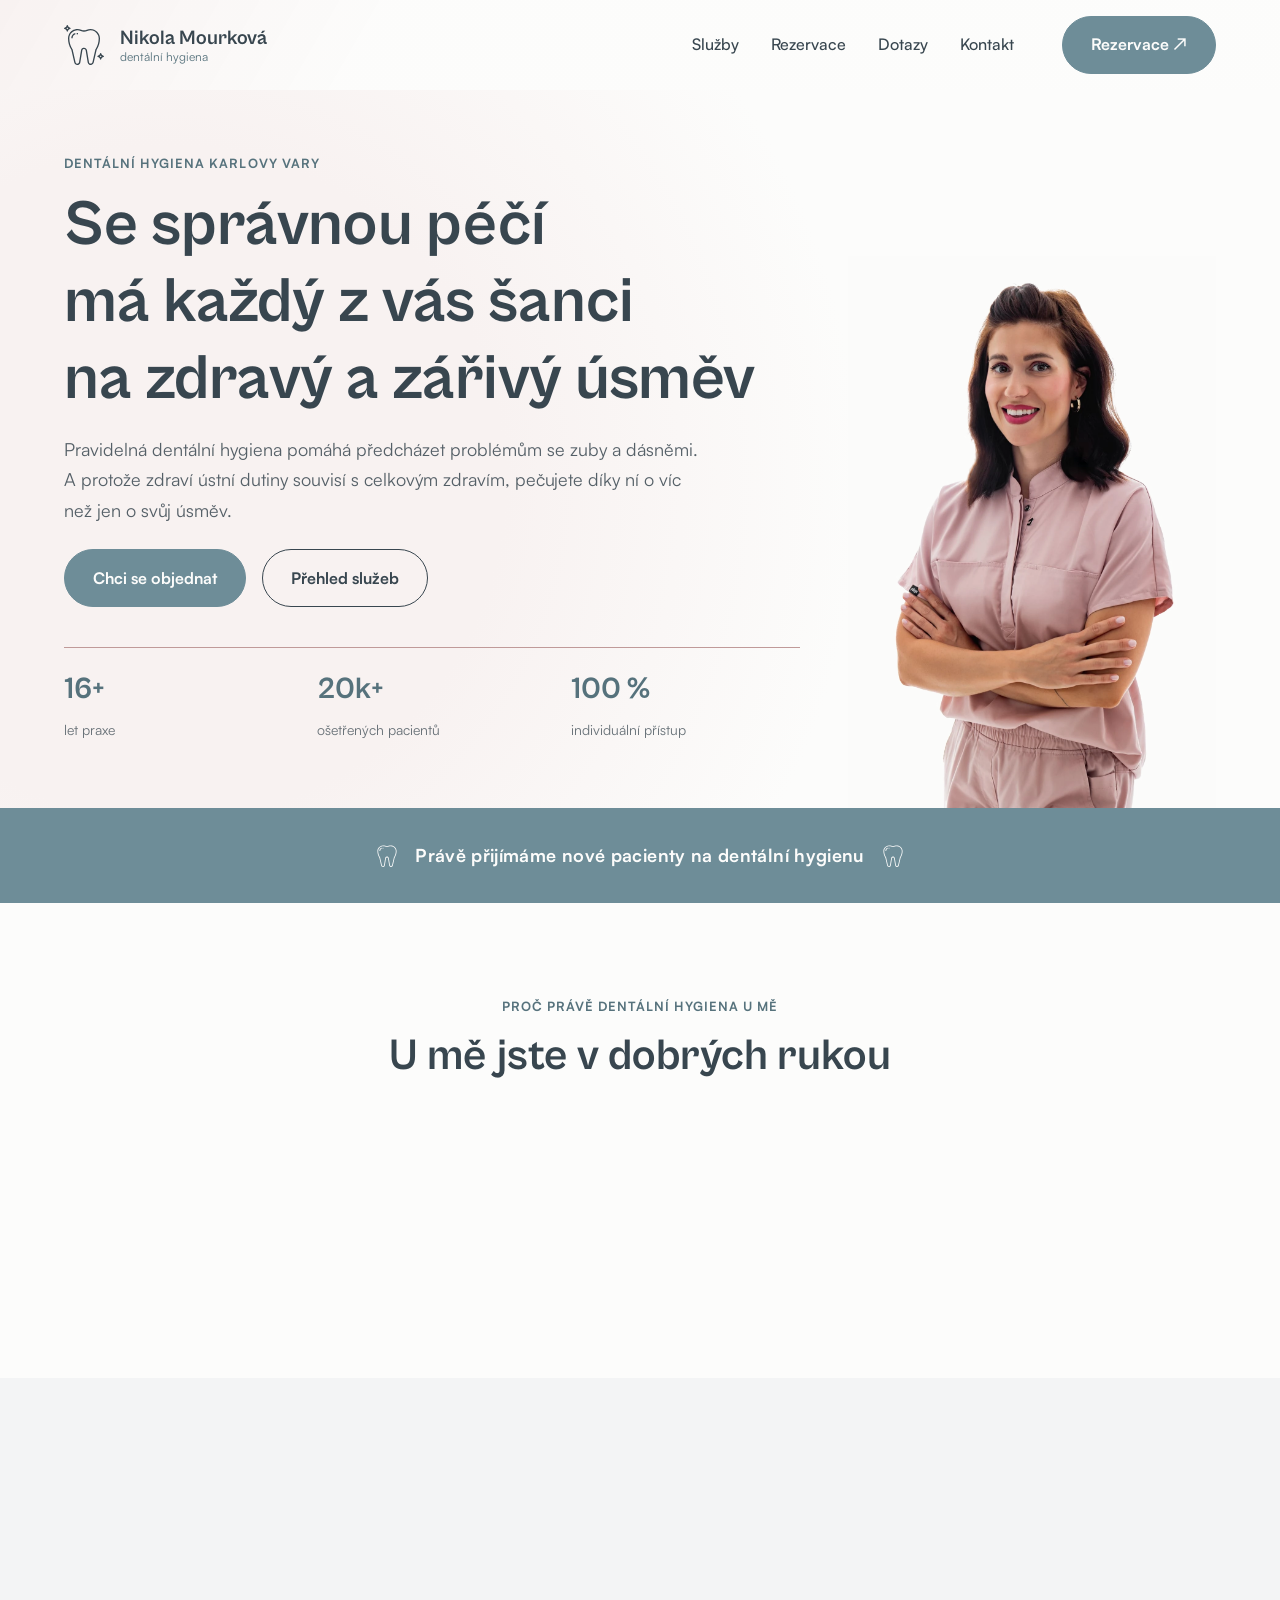
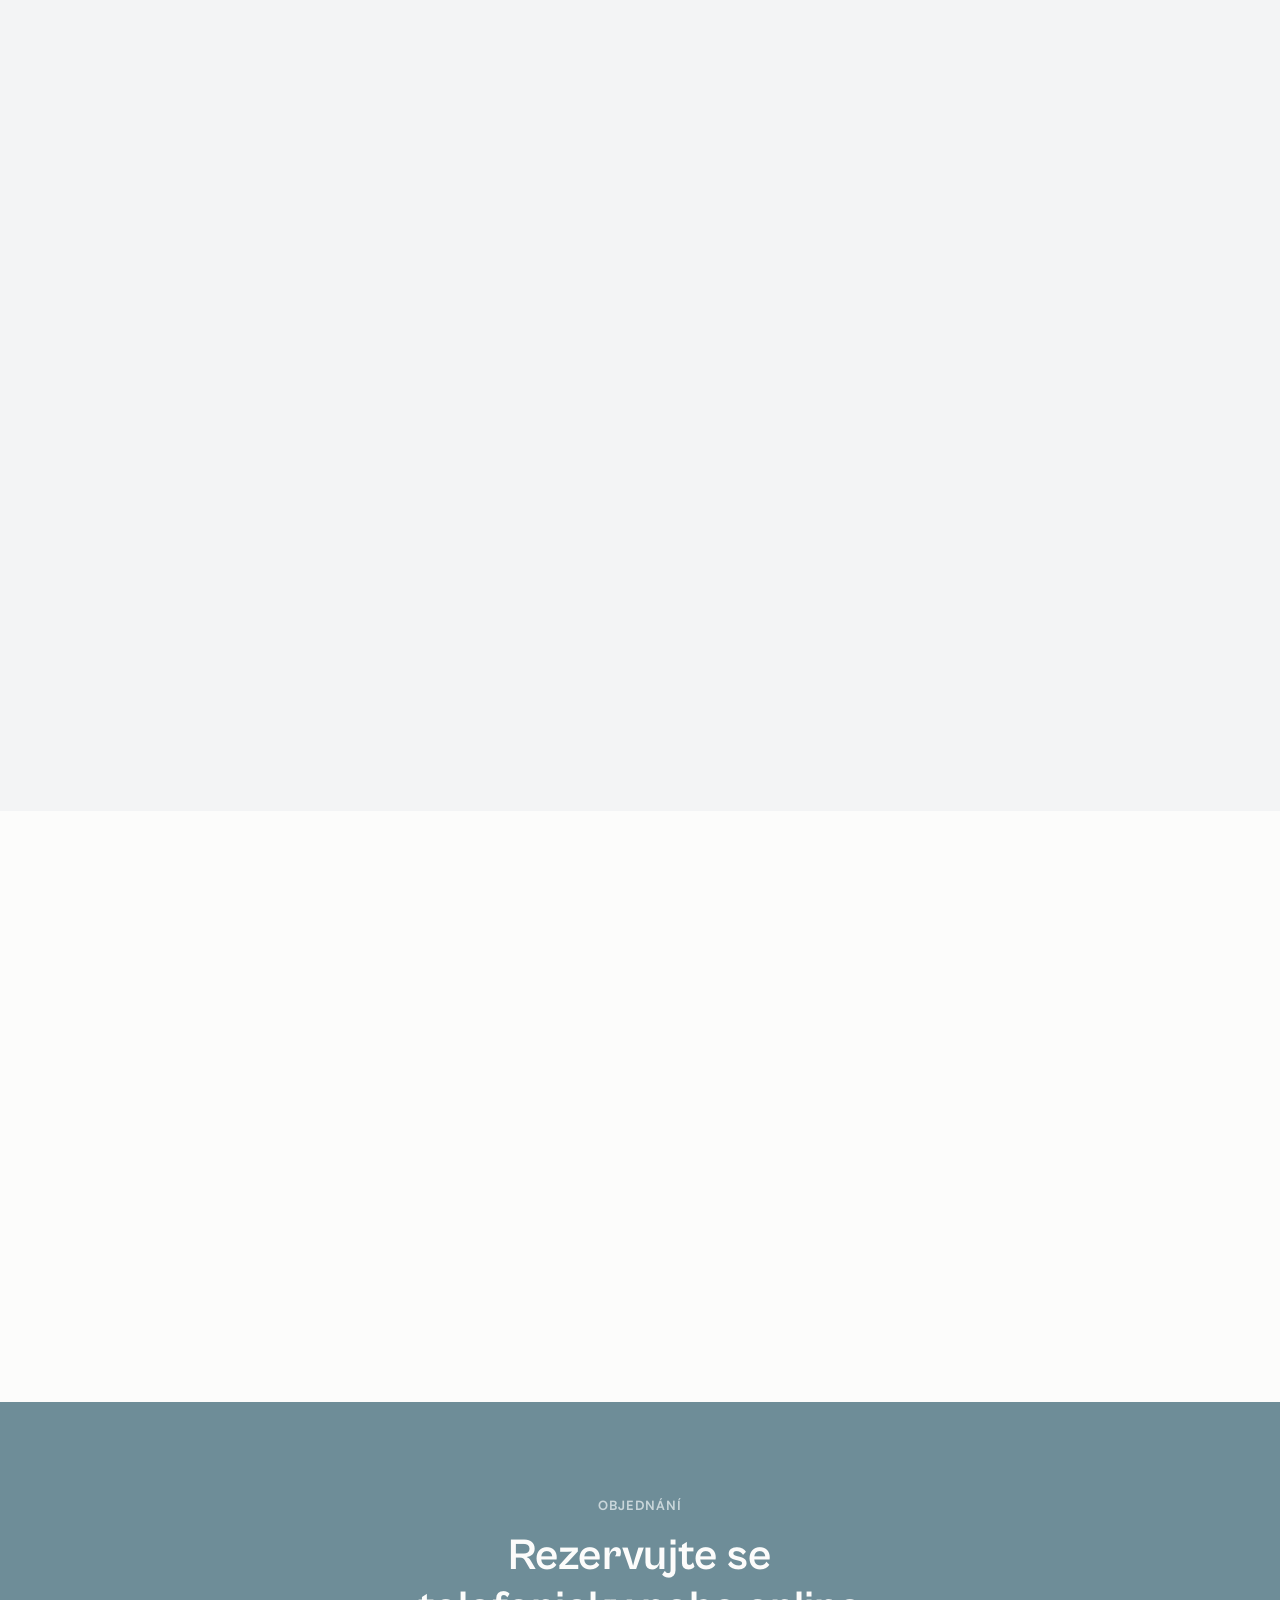
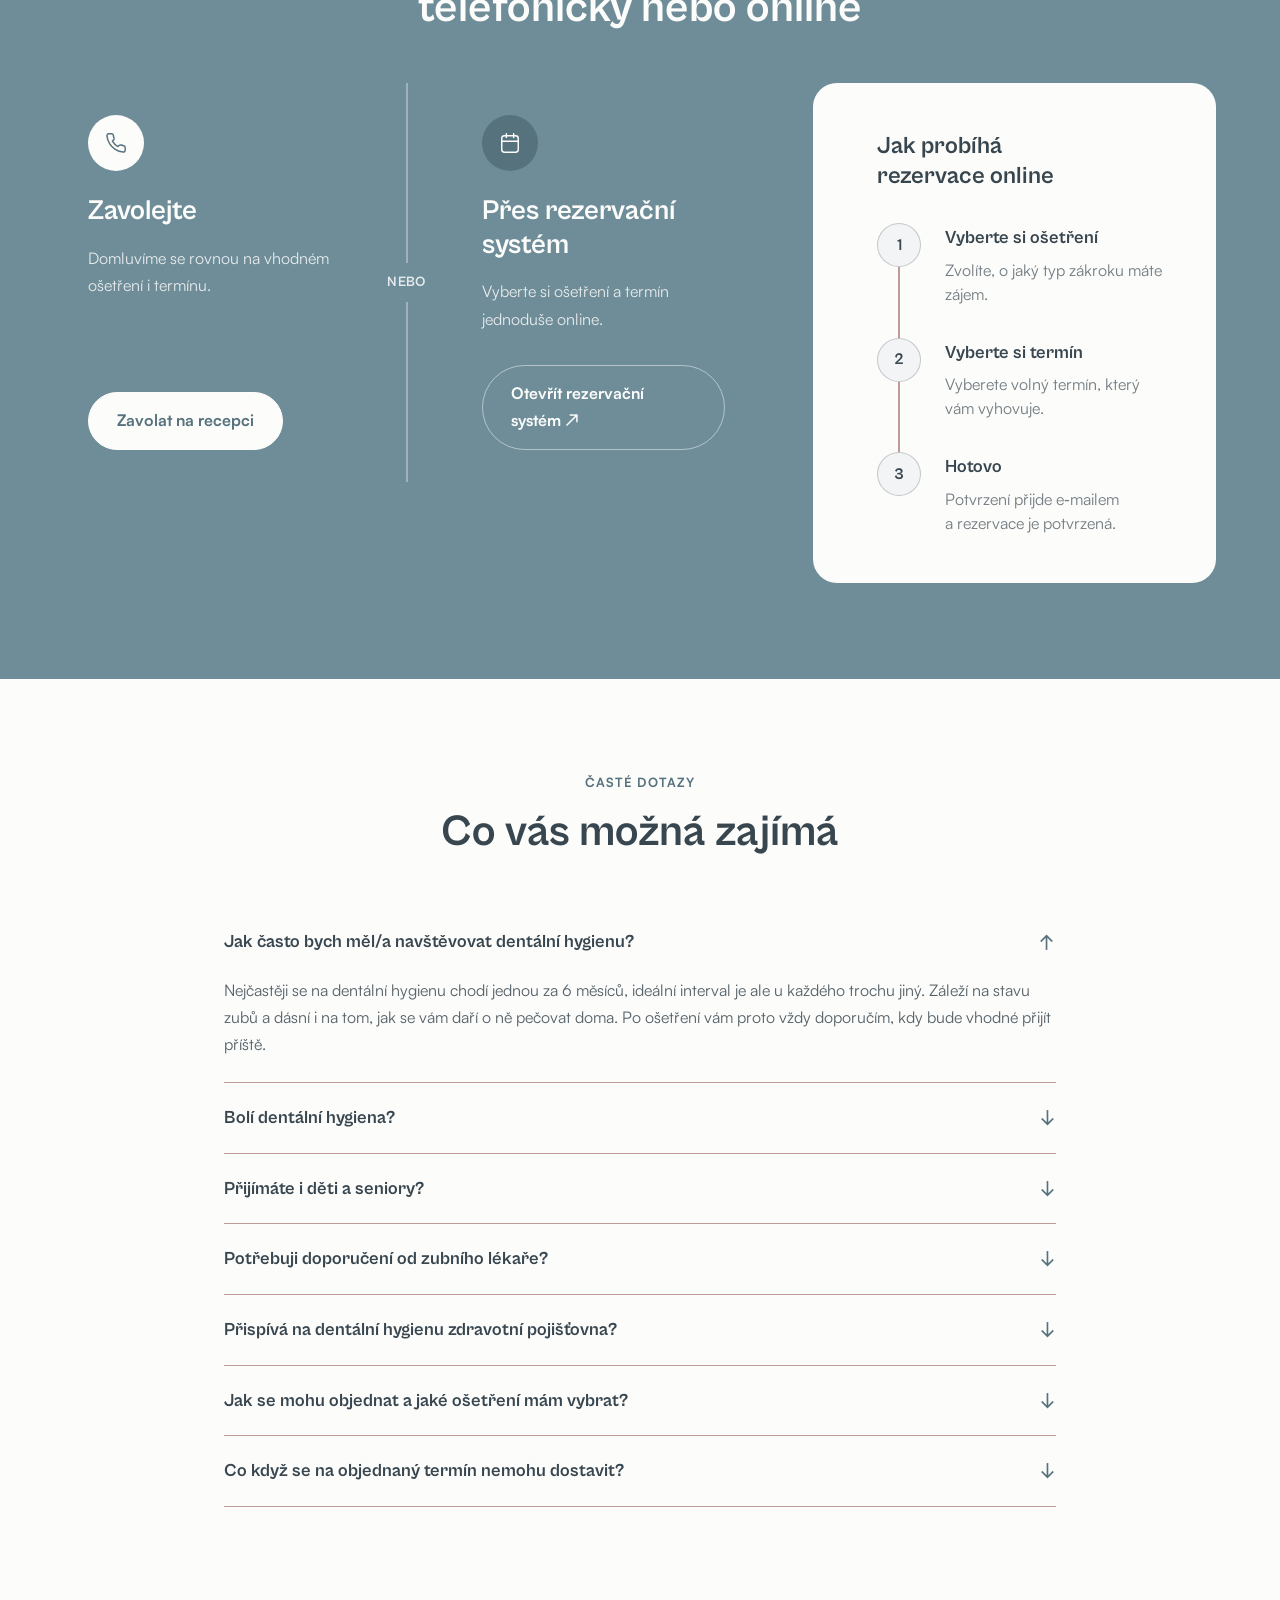
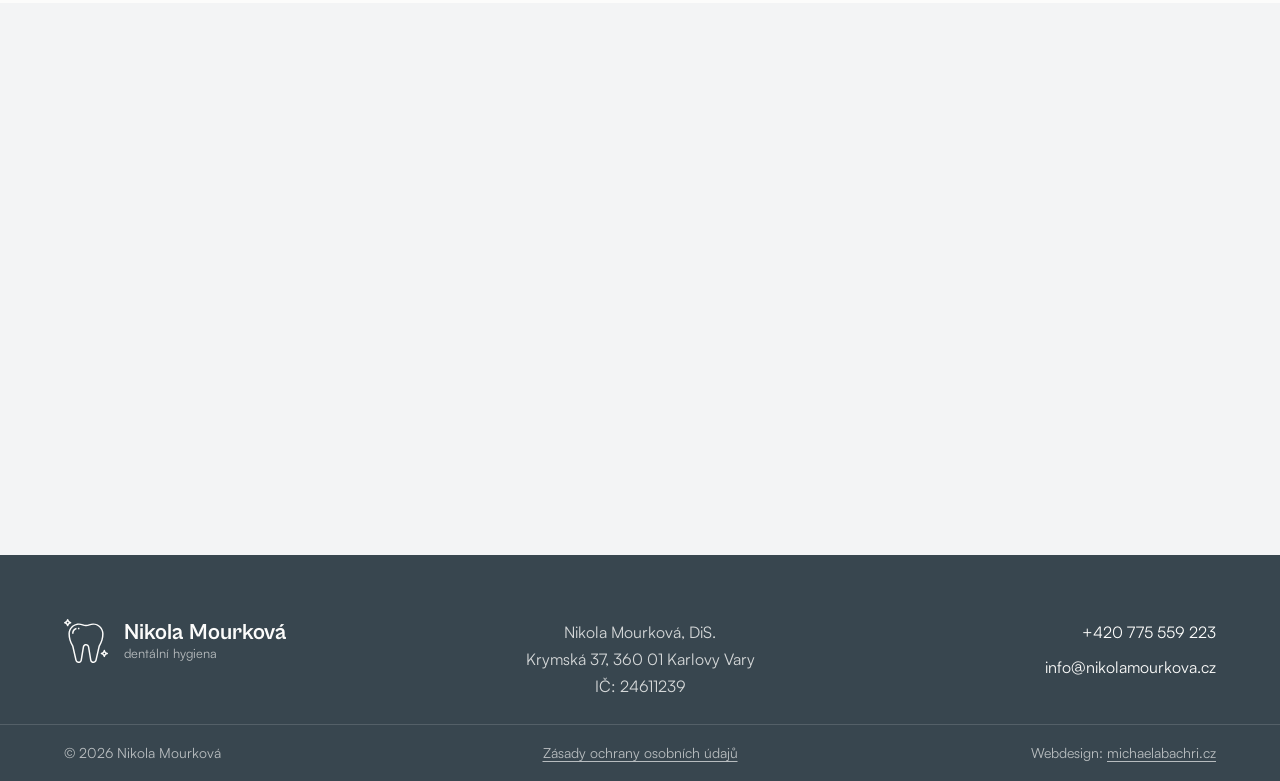
==== index.html @ 9455211c "Verze8_spusteni" ====
<!doctype html>
<html lang="cs">
<head>
<meta charset="UTF-8">
<meta name="viewport" content="width=device-width, initial-scale=1">
<title>Nikola Mourková – dentální hygiena Karlovy Vary</title>
<meta name="description" content="Dentální hygiena v Karlových Varech. 16+ let praxe, moderní přístroj 2v1, vstřícný přístup pro děti, dospělé i seniory. Objednejte se ještě dnes.">
<link rel="canonical" href="https://nikolamourkova.cz/">

<!-- Open Graph -->
<meta property="og:type" content="website">
<meta property="og:title" content="Nikola Mourková – dentální hygiena Karlovy Vary">
<meta property="og:description" content="Dentální hygiena v Karlových Varech. 16+ let praxe, moderní přístroj 2v1, vstřícný přístup pro děti, dospělé i seniory.">
<meta property="og:url" content="https://nikolamourkova.cz/">
<meta property="og:image" content="https://nikolamourkova.cz/images/hero-nikola.jpg">
<meta property="og:locale" content="cs_CZ">
<meta name="twitter:card" content="summary_large_image">

<link rel="icon" href="favicon.svg" type="image/svg+xml">
<link rel="preload" href="fonts/CabinetGrotesk-Extrabold.woff2" as="font" type="font/woff2" crossorigin>
<link rel="preload" href="fonts/Satoshi-Regular.woff2" as="font" type="font/woff2" crossorigin>
<link rel="preload" href="images/hero-nikola-cutout.webp" as="image" type="image/webp">
<link rel="stylesheet" href="css/fonts.css">
<link rel="stylesheet" href="css/style.css">

<meta http-equiv="Content-Security-Policy" content="default-src 'self'; img-src 'self' data:; style-src 'self'; script-src 'self'; font-src 'self'; base-uri 'self'; form-action 'self'; object-src 'none'">

<script type="application/ld+json">
{
  "@context": "https://schema.org",
  "@type": "Dentist",
  "name": "Nikola Mourková, DiS. – dentální hygiena",
  "image": "https://nikolamourkova.cz/images/hero-nikola.jpg",
  "url": "https://nikolamourkova.cz/",
  "telephone": "+420775559223",
  "priceRange": "400–5500 Kč",
  "address": {
    "@type": "PostalAddress",
    "streetAddress": "Krymská 37",
    "addressLocality": "Karlovy Vary",
    "postalCode": "360 01",
    "addressCountry": "CZ"
  },
  "openingHoursSpecification": [
    { "@type": "OpeningHoursSpecification", "dayOfWeek": ["Monday","Tuesday","Wednesday"], "opens": "08:00", "closes": "16:00" },
    { "@type": "OpeningHoursSpecification", "dayOfWeek": "Thursday", "opens": "08:00", "closes": "18:00" },
    { "@type": "OpeningHoursSpecification", "dayOfWeek": "Friday", "opens": "08:00", "closes": "14:00" }
  ]
}
</script>
<script type="application/ld+json">
{
  "@context": "https://schema.org",
  "@type": "FAQPage",
  "mainEntity": [
    {
      "@type": "Question",
      "name": "Jak často bych měl/a navštěvovat dentální hygienu?",
      "acceptedAnswer": { "@type": "Answer", "text": "Nejčastěji se na dentální hygienu chodí jednou za 6 měsíců, ideální interval je ale u každého trochu jiný. Záleží na stavu zubů a dásní i na tom, jak se vám daří o ně pečovat doma. Po ošetření vám proto vždy doporučím, kdy bude vhodné přijít příště." }
    },
    {
      "@type": "Question",
      "name": "Bolí dentální hygiena?",
      "acceptedAnswer": { "@type": "Answer", "text": "Dentální hygiena by bolet neměla, první návštěva ale může být na citlivějších místech nepříjemná. Ošetření vždy přizpůsobím vašemu stavu a citlivosti. A pokud se vám bude dařit dodržovat doporučenou domácí péči, další návštěvy už mohou být spíš takovou zubní kosmetikou." }
    },
    {
      "@type": "Question",
      "name": "Přijímáte i děti a seniory?",
      "acceptedAnswer": { "@type": "Answer", "text": "Ano, na dentální hygienu ke mně mohou přijít děti, dospělí i senioři. U dětí je první návštěva individuální – některé ji zvládnou už kolem 4 let, jiné později. Čím dříve ale začnou, tím dříve si osvojí správné návyky v péči o zuby. Děti přicházejí s rodiči a ošetření vedu hravou formou, aby se cítily dobře a návštěvy se nemusely bát. Pro děti do 14 let platí zvýhodněný ceník." }
    },
    {
      "@type": "Question",
      "name": "Potřebuji doporučení od zubního lékaře?",
      "acceptedAnswer": { "@type": "Answer", "text": "Ne. Na dentální hygienu se můžete objednat sami, doporučení od zubního lékaře nepotřebujete." }
    },
    {
      "@type": "Question",
      "name": "Přispívá na dentální hygienu zdravotní pojišťovna?",
      "acceptedAnswer": { "@type": "Answer", "text": "Některé zdravotní pojišťovny na dentální hygienu přispívají v rámci preventivních programů. Výše příspěvku a podmínky se mohou měnit, proto si aktuální informace ověřte přímo u své pojišťovny." }
    },
    {
      "@type": "Question",
      "name": "Jak se mohu objednat a jaké ošetření mám vybrat?",
      "acceptedAnswer": { "@type": "Answer", "text": "Objednat se můžete telefonicky nebo online. Pokud jdete poprvé nebo jste na dentální hygieně nebyli déle než rok, zvolte vstupní ošetření na 60 minut. Při pravidelných návštěvách vyberte 45minutový recall; bělení je možné rezervovat až po absolvování vstupní dentální hygieny." }
    },
    {
      "@type": "Question",
      "name": "Co když se na objednaný termín nemohu dostavit?",
      "acceptedAnswer": { "@type": "Answer", "text": "Pokud se na objednaný termín nemůžete dostavit, dejte mi prosím vědět alespoň 24 hodin předem. Termín tak mohu nabídnout jinému pacientovi. Při pozdějším zrušení nebo neomluvené absenci bude termín zpoplatněn." }
    }
  ]
}
</script>
</head>
<body>
<a class="skip-link" href="#hlavni-obsah">Přeskočit na hlavní obsah</a>

<header class="site-header">
  <div class="container site-header__inner">
    <a href="#hlavni-obsah" class="logo" aria-label="Nikola Mourková – domů">
      <svg width="40" height="40" viewBox="0 0 480.034 480.034" aria-hidden="true" fill="currentColor"><path d="M79.883,38.653c-0.568-3.357-3.197-5.986-6.554-6.554c-13.036-2.178-23.25-12.395-25.424-25.432c-0.737-4.356-4.866-7.291-9.222-6.554c-3.357,0.568-5.986,3.197-6.554,6.554C29.955,19.704,19.741,29.922,6.705,32.099c-4.356,0.737-7.291,4.866-6.554,9.222c0.568,3.357,3.197,5.986,6.554,6.554c13.036,2.178,23.25,12.395,25.424,25.432c0.737,4.356,4.866,7.291,9.222,6.554c3.357-0.568,5.986-3.197,6.554-6.554c2.174-13.037,12.388-23.254,25.424-25.432C77.685,47.139,80.62,43.01,79.883,38.653z M40.017,51.411c-3.119-4.439-6.985-8.305-11.424-11.424c4.439-3.119,8.305-6.985,11.424-11.424c3.119,4.439,6.985,8.305,11.424,11.424C47.001,43.107,43.136,46.972,40.017,51.411z"/><path d="M317.825,47.979c-15.474-0.001-30.786,3.142-45.008,9.24c-20.955,8.927-44.645,8.927-65.6,0c-57.968-24.853-125.107,1.992-149.96,59.96c-6.097,14.222-9.241,29.534-9.24,45.008c-0.016,47.113,13.225,93.28,38.208,133.224l2.288,3.672l34.544,152c4.543,20.018,24.454,32.563,44.472,28.02c14.726-3.342,25.966-15.26,28.44-30.156l24-143.952c1.857-11.077,12.342-18.55,23.419-16.693c8.555,1.435,15.259,8.138,16.693,16.693l24,143.944c3.378,20.252,22.533,33.931,42.785,30.554c14.883-2.482,26.789-13.713,30.135-28.426l34.536-152l2.288-3.672c24.975-39.941,38.21-86.102,38.192-133.208C432.021,99.116,380.895,47.984,317.825,47.979z M380.241,286.939l-3.008,4.8c-0.472,0.761-0.817,1.593-1.024,2.464l-34.824,153.296c-2.593,11.404-13.94,18.547-25.344,15.954c-8.38-1.905-14.777-8.686-16.192-17.162l-24-143.944c-3.304-19.789-22.025-33.154-41.815-29.849c-15.303,2.555-27.294,14.546-29.849,29.849l-24,143.952c-1.911,11.533-12.811,19.334-24.344,17.422c-8.49-1.407-15.283-7.813-17.184-16.206l-34.832-153.304c-0.207-0.871-0.552-1.703-1.024-2.464l-3.008-4.8c-23.391-37.408-35.788-80.641-35.776-124.76c0.062-54.209,43.991-98.138,98.2-98.2c13.302-0.014,26.466,2.686,38.688,7.936c24.985,10.66,53.239,10.66,78.224,0c49.855-21.362,107.588,1.735,128.95,51.59c5.237,12.221,7.937,25.378,7.938,38.674C416.027,206.304,403.63,249.533,380.241,286.939z"/><path d="M136.017,103.987l-1.6-7.84c-16,3.208-46.4,20.68-46.4,63.84h16c0-40.568,32.24-47.872,33.6-48.168L136.017,103.987z"/><rect x="152.017" y="95.987" width="16" height="16"/><path d="M479.883,374.653c-0.568-3.357-3.197-5.986-6.554-6.554c-13.036-2.178-23.25-12.395-25.424-25.432c-0.737-4.356-4.866-7.291-9.222-6.554c-3.357,0.568-5.986,3.197-6.554,6.554c-2.174,13.037-12.388,23.254-25.424,25.432c-4.356,0.737-7.291,4.866-6.554,9.222c0.568,3.357,3.197,5.986,6.554,6.554c13.036,2.178,23.25,12.395,25.424,25.432c0.737,4.356,4.866,7.291,9.222,6.554c3.357-0.568,5.986-3.197,6.554-6.554c2.174-13.037,12.388-23.254,25.424-25.432C477.685,383.139,480.62,379.01,479.883,374.653z M440.017,387.411c-3.119-4.439-6.985-8.305-11.424-11.424c4.439-3.119,8.305-6.985,11.424-11.424c3.119,4.439,6.985,8.305,11.424,11.424C447.001,379.107,443.136,382.972,440.017,387.411z"/></svg>
      <span>Nikola Mourková<small>dentální hygiena</small></span>
    </a>

    <button class="nav-toggle" id="navToggle" aria-expanded="false" aria-controls="primaryNav" aria-label="Otevřít menu">
      <span></span><span></span><span></span>
    </button>

    <nav class="primary-nav" id="primaryNav">
      <ul>
        <li><a href="#sluzby">Služby</a></li>
        <li><a href="#rezervace">Rezervace</a></li>
        <li><a href="#dotazy">Dotazy</a></li>
        <li><a href="#kontakt">Kontakt</a></li>
      </ul>
      <a class="btn btn--accent nav-cta" href="https://rezervace.navstevalekare.cz/nikolamourkova" target="_blank" rel="noopener noreferrer">Rezervace&nbsp;↗</a>
    </nav>
  </div>
</header>

<main id="hlavni-obsah">

  <!-- 1. HERO -->
  <section class="hero">
    <div class="hero__blob" aria-hidden="true"></div>

    <div class="container hero__grid">
      <div class="hero__content">
        <h1 class="eyebrow">Dentální hygiena Karlovy Vary</h1>
        <h2>Se&nbsp;správnou péčí má&nbsp;každý z&nbsp;vás šanci na&nbsp;zdravý a&nbsp;zářivý úsměv</h2>
        <p class="hero__subtitle">Pravidelná dentální hygiena pomáhá předcházet problémům se&nbsp;zuby a&nbsp;dásněmi. A&nbsp;protože zdraví ústní dutiny souvisí s&nbsp;celkovým zdravím, pečujete díky ní o&nbsp;víc než&nbsp;jen o&nbsp;svůj úsměv.</p>
        <div class="hero__ctas">
          <a class="btn btn--accent" href="tel:+420775559223">Chci se objednat</a>
          <a class="btn btn--outline" href="#sluzby">Přehled služeb</a>
        </div>
        <ul class="trust-bar">
          <li><strong>16+</strong><span>let praxe</span></li>
          <li><strong>20k+</strong><span>ošetřených pacientů</span></li>
          <li><strong>100&nbsp;%</strong><span>individuální přístup</span></li>
        </ul>
      </div>
      <div class="hero__media">
        <picture>
          <source srcset="images/hero-nikola-cutout.webp" type="image/webp">
          <img src="images/hero-nikola.jpg" alt="Nikola Mourková, dentální hygienistka, s&nbsp;úsměvem" width="1200" height="1800">
        </picture>
      </div>
    </div>
  </section>

  <div class="infobar-sentinel" aria-hidden="true"></div>
  <!-- INFO BAR -->
  <div class="infobar">
    <p>
      <svg width="24" height="24" viewBox="0 0 480.034 480.034" aria-hidden="true" fill="currentColor"><path d="M317.825,47.979c-15.474-0.001-30.786,3.142-45.008,9.24c-20.955,8.927-44.645,8.927-65.6,0c-57.968-24.853-125.107,1.992-149.96,59.96c-6.097,14.222-9.241,29.534-9.24,45.008c-0.016,47.113,13.225,93.28,38.208,133.224l2.288,3.672l34.544,152c4.543,20.018,24.454,32.563,44.472,28.02c14.726-3.342,25.966-15.26,28.44-30.156l24-143.952c1.857-11.077,12.342-18.55,23.419-16.693c8.555,1.435,15.259,8.138,16.693,16.693l24,143.944c3.378,20.252,22.533,33.931,42.785,30.554c14.883-2.482,26.789-13.713,30.135-28.426l34.536-152l2.288-3.672c24.975-39.941,38.21-86.102,38.192-133.208C432.021,99.116,380.895,47.984,317.825,47.979z M380.241,286.939l-3.008,4.8c-0.472,0.761-0.817,1.593-1.024,2.464l-34.824,153.296c-2.593,11.404-13.94,18.547-25.344,15.954c-8.38-1.905-14.777-8.686-16.192-17.162l-24-143.944c-3.304-19.789-22.025-33.154-41.815-29.849c-15.303,2.555-27.294,14.546-29.849,29.849l-24,143.952c-1.911,11.533-12.811,19.334-24.344,17.422c-8.49-1.407-15.283-7.813-17.184-16.206l-34.832-153.304c-0.207-0.871-0.552-1.703-1.024-2.464l-3.008-4.8c-23.391-37.408-35.788-80.641-35.776-124.76c0.062-54.209,43.991-98.138,98.2-98.2c13.302-0.014,26.466,2.686,38.688,7.936c24.985,10.66,53.239,10.66,78.224,0c49.855-21.362,107.588,1.735,128.95,51.59c5.237,12.221,7.937,25.378,7.938,38.674C416.027,206.304,403.63,249.533,380.241,286.939z"/><path d="M136.017,103.987l-1.6-7.84c-16,3.208-46.4,20.68-46.4,63.84h16c0-40.568,32.24-47.872,33.6-48.168L136.017,103.987z"/><rect x="152.017" y="95.987" width="16" height="16"/></svg>
      Právě přijímáme nové pacienty na&nbsp;dentální hygienu
      <svg width="24" height="24" viewBox="0 0 480.034 480.034" aria-hidden="true" fill="currentColor"><path d="M317.825,47.979c-15.474-0.001-30.786,3.142-45.008,9.24c-20.955,8.927-44.645,8.927-65.6,0c-57.968-24.853-125.107,1.992-149.96,59.96c-6.097,14.222-9.241,29.534-9.24,45.008c-0.016,47.113,13.225,93.28,38.208,133.224l2.288,3.672l34.544,152c4.543,20.018,24.454,32.563,44.472,28.02c14.726-3.342,25.966-15.26,28.44-30.156l24-143.952c1.857-11.077,12.342-18.55,23.419-16.693c8.555,1.435,15.259,8.138,16.693,16.693l24,143.944c3.378,20.252,22.533,33.931,42.785,30.554c14.883-2.482,26.789-13.713,30.135-28.426l34.536-152l2.288-3.672c24.975-39.941,38.21-86.102,38.192-133.208C432.021,99.116,380.895,47.984,317.825,47.979z M380.241,286.939l-3.008,4.8c-0.472,0.761-0.817,1.593-1.024,2.464l-34.824,153.296c-2.593,11.404-13.94,18.547-25.344,15.954c-8.38-1.905-14.777-8.686-16.192-17.162l-24-143.944c-3.304-19.789-22.025-33.154-41.815-29.849c-15.303,2.555-27.294,14.546-29.849,29.849l-24,143.952c-1.911,11.533-12.811,19.334-24.344,17.422c-8.49-1.407-15.283-7.813-17.184-16.206l-34.832-153.304c-0.207-0.871-0.552-1.703-1.024-2.464l-3.008-4.8c-23.391-37.408-35.788-80.641-35.776-124.76c0.062-54.209,43.991-98.138,98.2-98.2c13.302-0.014,26.466,2.686,38.688,7.936c24.985,10.66,53.239,10.66,78.224,0c49.855-21.362,107.588,1.735,128.95,51.59c5.237,12.221,7.937,25.378,7.938,38.674C416.027,206.304,403.63,249.533,380.241,286.939z"/><path d="M136.017,103.987l-1.6-7.84c-16,3.208-46.4,20.68-46.4,63.84h16c0-40.568,32.24-47.872,33.6-48.168L136.017,103.987z"/><rect x="152.017" y="95.987" width="16" height="16"/></svg>
    </p>
  </div>

  <!-- 2. BENEFITY -->
  <section class="benefits" aria-labelledby="benefity-h2">
    <div class="container">
      <h2 class="eyebrow eyebrow--center">Proč právě dentální hygiena u&nbsp;mě</h2>
      <h3 id="benefity-h2" class="section-title section-title--center">U&nbsp;mě jste v&nbsp;dobrých rukou</h3>
      <div class="benefits__grid">
        <div class="benefit">
          <svg class="icon-tooth" viewBox="0 0 480.034 480.034" aria-hidden="true" fill="currentColor"><path d="M79.883,38.653c-0.568-3.357-3.197-5.986-6.554-6.554c-13.036-2.178-23.25-12.395-25.424-25.432c-0.737-4.356-4.866-7.291-9.222-6.554c-3.357,0.568-5.986,3.197-6.554,6.554C29.955,19.704,19.741,29.922,6.705,32.099c-4.356,0.737-7.291,4.866-6.554,9.222c0.568,3.357,3.197,5.986,6.554,6.554c13.036,2.178,23.25,12.395,25.424,25.432c0.737,4.356,4.866,7.291,9.222,6.554c3.357-0.568,5.986-3.197,6.554-6.554c2.174-13.037,12.388-23.254,25.424-25.432C77.685,47.139,80.62,43.01,79.883,38.653z M40.017,51.411c-3.119-4.439-6.985-8.305-11.424-11.424c4.439-3.119,8.305-6.985,11.424-11.424c3.119,4.439,6.985,8.305,11.424,11.424C47.001,43.107,43.136,46.972,40.017,51.411z"/><path d="M317.825,47.979c-15.474-0.001-30.786,3.142-45.008,9.24c-20.955,8.927-44.645,8.927-65.6,0c-57.968-24.853-125.107,1.992-149.96,59.96c-6.097,14.222-9.241,29.534-9.24,45.008c-0.016,47.113,13.225,93.28,38.208,133.224l2.288,3.672l34.544,152c4.543,20.018,24.454,32.563,44.472,28.02c14.726-3.342,25.966-15.26,28.44-30.156l24-143.952c1.857-11.077,12.342-18.55,23.419-16.693c8.555,1.435,15.259,8.138,16.693,16.693l24,143.944c3.378,20.252,22.533,33.931,42.785,30.554c14.883-2.482,26.789-13.713,30.135-28.426l34.536-152l2.288-3.672c24.975-39.941,38.21-86.102,38.192-133.208C432.021,99.116,380.895,47.984,317.825,47.979z M380.241,286.939l-3.008,4.8c-0.472,0.761-0.817,1.593-1.024,2.464l-34.824,153.296c-2.593,11.404-13.94,18.547-25.344,15.954c-8.38-1.905-14.777-8.686-16.192-17.162l-24-143.944c-3.304-19.789-22.025-33.154-41.815-29.849c-15.303,2.555-27.294,14.546-29.849,29.849l-24,143.952c-1.911,11.533-12.811,19.334-24.344,17.422c-8.49-1.407-15.283-7.813-17.184-16.206l-34.832-153.304c-0.207-0.871-0.552-1.703-1.024-2.464l-3.008-4.8c-23.391-37.408-35.788-80.641-35.776-124.76c0.062-54.209,43.991-98.138,98.2-98.2c13.302-0.014,26.466,2.686,38.688,7.936c24.985,10.66,53.239,10.66,78.224,0c49.855-21.362,107.588,1.735,128.95,51.59c5.237,12.221,7.937,25.378,7.938,38.674C416.027,206.304,403.63,249.533,380.241,286.939z"/><path d="M136.017,103.987l-1.6-7.84c-16,3.208-46.4,20.68-46.4,63.84h16c0-40.568,32.24-47.872,33.6-48.168L136.017,103.987z"/><rect x="152.017" y="95.987" width="16" height="16"/><path d="M479.883,374.653c-0.568-3.357-3.197-5.986-6.554-6.554c-13.036-2.178-23.25-12.395-25.424-25.432c-0.737-4.356-4.866-7.291-9.222-6.554c-3.357,0.568-5.986,3.197-6.554,6.554c-2.174,13.037-12.388,23.254-25.424,25.432c-4.356,0.737-7.291,4.866-6.554,9.222c0.568,3.357,3.197,5.986,6.554,6.554c13.036,2.178,23.25,12.395,25.424,25.432c0.737,4.356,4.866,7.291,9.222,6.554c3.357-0.568,5.986-3.197,6.554-6.554c2.174-13.037,12.388-23.254,25.424-25.432C477.685,383.139,480.62,379.01,479.883,374.653z M440.017,387.411c-3.119-4.439-6.985-8.305-11.424-11.424c4.439-3.119,8.305-6.985,11.424-11.424c3.119,4.439,6.985,8.305,11.424,11.424C447.001,379.107,443.136,382.972,440.017,387.411z"/></svg>
          <h3>Vstřícný přístup</h3>
          <p>Vyslechnu vaše potřeby a&nbsp;vše vám srozumitelně vysvětlím.</p>
        </div>
        <div class="benefit">
          <svg class="icon-tooth" viewBox="0 0 480.034 480.034" aria-hidden="true" fill="currentColor"><path d="M79.883,38.653c-0.568-3.357-3.197-5.986-6.554-6.554c-13.036-2.178-23.25-12.395-25.424-25.432c-0.737-4.356-4.866-7.291-9.222-6.554c-3.357,0.568-5.986,3.197-6.554,6.554C29.955,19.704,19.741,29.922,6.705,32.099c-4.356,0.737-7.291,4.866-6.554,9.222c0.568,3.357,3.197,5.986,6.554,6.554c13.036,2.178,23.25,12.395,25.424,25.432c0.737,4.356,4.866,7.291,9.222,6.554c3.357-0.568,5.986-3.197,6.554-6.554c2.174-13.037,12.388-23.254,25.424-25.432C77.685,47.139,80.62,43.01,79.883,38.653z M40.017,51.411c-3.119-4.439-6.985-8.305-11.424-11.424c4.439-3.119,8.305-6.985,11.424-11.424c3.119,4.439,6.985,8.305,11.424,11.424C47.001,43.107,43.136,46.972,40.017,51.411z"/><path d="M317.825,47.979c-15.474-0.001-30.786,3.142-45.008,9.24c-20.955,8.927-44.645,8.927-65.6,0c-57.968-24.853-125.107,1.992-149.96,59.96c-6.097,14.222-9.241,29.534-9.24,45.008c-0.016,47.113,13.225,93.28,38.208,133.224l2.288,3.672l34.544,152c4.543,20.018,24.454,32.563,44.472,28.02c14.726-3.342,25.966-15.26,28.44-30.156l24-143.952c1.857-11.077,12.342-18.55,23.419-16.693c8.555,1.435,15.259,8.138,16.693,16.693l24,143.944c3.378,20.252,22.533,33.931,42.785,30.554c14.883-2.482,26.789-13.713,30.135-28.426l34.536-152l2.288-3.672c24.975-39.941,38.21-86.102,38.192-133.208C432.021,99.116,380.895,47.984,317.825,47.979z M380.241,286.939l-3.008,4.8c-0.472,0.761-0.817,1.593-1.024,2.464l-34.824,153.296c-2.593,11.404-13.94,18.547-25.344,15.954c-8.38-1.905-14.777-8.686-16.192-17.162l-24-143.944c-3.304-19.789-22.025-33.154-41.815-29.849c-15.303,2.555-27.294,14.546-29.849,29.849l-24,143.952c-1.911,11.533-12.811,19.334-24.344,17.422c-8.49-1.407-15.283-7.813-17.184-16.206l-34.832-153.304c-0.207-0.871-0.552-1.703-1.024-2.464l-3.008-4.8c-23.391-37.408-35.788-80.641-35.776-124.76c0.062-54.209,43.991-98.138,98.2-98.2c13.302-0.014,26.466,2.686,38.688,7.936c24.985,10.66,53.239,10.66,78.224,0c49.855-21.362,107.588,1.735,128.95,51.59c5.237,12.221,7.937,25.378,7.938,38.674C416.027,206.304,403.63,249.533,380.241,286.939z"/><path d="M136.017,103.987l-1.6-7.84c-16,3.208-46.4,20.68-46.4,63.84h16c0-40.568,32.24-47.872,33.6-48.168L136.017,103.987z"/><rect x="152.017" y="95.987" width="16" height="16"/><path d="M479.883,374.653c-0.568-3.357-3.197-5.986-6.554-6.554c-13.036-2.178-23.25-12.395-25.424-25.432c-0.737-4.356-4.866-7.291-9.222-6.554c-3.357,0.568-5.986,3.197-6.554,6.554c-2.174,13.037-12.388,23.254-25.424,25.432c-4.356,0.737-7.291,4.866-6.554,9.222c0.568,3.357,3.197,5.986,6.554,6.554c13.036,2.178,23.25,12.395,25.424,25.432c0.737,4.356,4.866,7.291,9.222,6.554c3.357-0.568,5.986-3.197,6.554-6.554c2.174-13.037,12.388-23.254,25.424-25.432C477.685,383.139,480.62,379.01,479.883,374.653z M440.017,387.411c-3.119-4.439-6.985-8.305-11.424-11.424c4.439-3.119,8.305-6.985,11.424-11.424c3.119,4.439,6.985,8.305,11.424,11.424C447.001,379.107,443.136,382.972,440.017,387.411z"/></svg>
          <h3>Krátké čekací termíny</h3>
          <p>Na&nbsp;dentální hygienu u&nbsp;mě nemusíte čekat dlouhé měsíce.</p>
        </div>
        <div class="benefit">
          <svg class="icon-tooth" viewBox="0 0 480.034 480.034" aria-hidden="true" fill="currentColor"><path d="M79.883,38.653c-0.568-3.357-3.197-5.986-6.554-6.554c-13.036-2.178-23.25-12.395-25.424-25.432c-0.737-4.356-4.866-7.291-9.222-6.554c-3.357,0.568-5.986,3.197-6.554,6.554C29.955,19.704,19.741,29.922,6.705,32.099c-4.356,0.737-7.291,4.866-6.554,9.222c0.568,3.357,3.197,5.986,6.554,6.554c13.036,2.178,23.25,12.395,25.424,25.432c0.737,4.356,4.866,7.291,9.222,6.554c3.357-0.568,5.986-3.197,6.554-6.554c2.174-13.037,12.388-23.254,25.424-25.432C77.685,47.139,80.62,43.01,79.883,38.653z M40.017,51.411c-3.119-4.439-6.985-8.305-11.424-11.424c4.439-3.119,8.305-6.985,11.424-11.424c3.119,4.439,6.985,8.305,11.424,11.424C47.001,43.107,43.136,46.972,40.017,51.411z"/><path d="M317.825,47.979c-15.474-0.001-30.786,3.142-45.008,9.24c-20.955,8.927-44.645,8.927-65.6,0c-57.968-24.853-125.107,1.992-149.96,59.96c-6.097,14.222-9.241,29.534-9.24,45.008c-0.016,47.113,13.225,93.28,38.208,133.224l2.288,3.672l34.544,152c4.543,20.018,24.454,32.563,44.472,28.02c14.726-3.342,25.966-15.26,28.44-30.156l24-143.952c1.857-11.077,12.342-18.55,23.419-16.693c8.555,1.435,15.259,8.138,16.693,16.693l24,143.944c3.378,20.252,22.533,33.931,42.785,30.554c14.883-2.482,26.789-13.713,30.135-28.426l34.536-152l2.288-3.672c24.975-39.941,38.21-86.102,38.192-133.208C432.021,99.116,380.895,47.984,317.825,47.979z M380.241,286.939l-3.008,4.8c-0.472,0.761-0.817,1.593-1.024,2.464l-34.824,153.296c-2.593,11.404-13.94,18.547-25.344,15.954c-8.38-1.905-14.777-8.686-16.192-17.162l-24-143.944c-3.304-19.789-22.025-33.154-41.815-29.849c-15.303,2.555-27.294,14.546-29.849,29.849l-24,143.952c-1.911,11.533-12.811,19.334-24.344,17.422c-8.49-1.407-15.283-7.813-17.184-16.206l-34.832-153.304c-0.207-0.871-0.552-1.703-1.024-2.464l-3.008-4.8c-23.391-37.408-35.788-80.641-35.776-124.76c0.062-54.209,43.991-98.138,98.2-98.2c13.302-0.014,26.466,2.686,38.688,7.936c24.985,10.66,53.239,10.66,78.224,0c49.855-21.362,107.588,1.735,128.95,51.59c5.237,12.221,7.937,25.378,7.938,38.674C416.027,206.304,403.63,249.533,380.241,286.939z"/><path d="M136.017,103.987l-1.6-7.84c-16,3.208-46.4,20.68-46.4,63.84h16c0-40.568,32.24-47.872,33.6-48.168L136.017,103.987z"/><rect x="152.017" y="95.987" width="16" height="16"/><path d="M479.883,374.653c-0.568-3.357-3.197-5.986-6.554-6.554c-13.036-2.178-23.25-12.395-25.424-25.432c-0.737-4.356-4.866-7.291-9.222-6.554c-3.357,0.568-5.986,3.197-6.554,6.554c-2.174,13.037-12.388,23.254-25.424,25.432c-4.356,0.737-7.291,4.866-6.554,9.222c0.568,3.357,3.197,5.986,6.554,6.554c13.036,2.178,23.25,12.395,25.424,25.432c0.737,4.356,4.866,7.291,9.222,6.554c3.357-0.568,5.986-3.197,6.554-6.554c2.174-13.037,12.388-23.254,25.424-25.432C477.685,383.139,480.62,379.01,479.883,374.653z M440.017,387.411c-3.119-4.439-6.985-8.305-11.424-11.424c4.439-3.119,8.305-6.985,11.424-11.424c3.119,4.439,6.985,8.305,11.424,11.424C447.001,379.107,443.136,382.972,440.017,387.411z"/></svg>
          <h3>Moderní vybavení</h3>
          <p>Moderní vybavení mi&nbsp;umožňuje poskytovat tu&nbsp;nejlepší péči.</p>
        </div>
        <div class="benefit">
          <svg class="icon-tooth" viewBox="0 0 480.034 480.034" aria-hidden="true" fill="currentColor"><path d="M79.883,38.653c-0.568-3.357-3.197-5.986-6.554-6.554c-13.036-2.178-23.25-12.395-25.424-25.432c-0.737-4.356-4.866-7.291-9.222-6.554c-3.357,0.568-5.986,3.197-6.554,6.554C29.955,19.704,19.741,29.922,6.705,32.099c-4.356,0.737-7.291,4.866-6.554,9.222c0.568,3.357,3.197,5.986,6.554,6.554c13.036,2.178,23.25,12.395,25.424,25.432c0.737,4.356,4.866,7.291,9.222,6.554c3.357-0.568,5.986-3.197,6.554-6.554c2.174-13.037,12.388-23.254,25.424-25.432C77.685,47.139,80.62,43.01,79.883,38.653z M40.017,51.411c-3.119-4.439-6.985-8.305-11.424-11.424c4.439-3.119,8.305-6.985,11.424-11.424c3.119,4.439,6.985,8.305,11.424,11.424C47.001,43.107,43.136,46.972,40.017,51.411z"/><path d="M317.825,47.979c-15.474-0.001-30.786,3.142-45.008,9.24c-20.955,8.927-44.645,8.927-65.6,0c-57.968-24.853-125.107,1.992-149.96,59.96c-6.097,14.222-9.241,29.534-9.24,45.008c-0.016,47.113,13.225,93.28,38.208,133.224l2.288,3.672l34.544,152c4.543,20.018,24.454,32.563,44.472,28.02c14.726-3.342,25.966-15.26,28.44-30.156l24-143.952c1.857-11.077,12.342-18.55,23.419-16.693c8.555,1.435,15.259,8.138,16.693,16.693l24,143.944c3.378,20.252,22.533,33.931,42.785,30.554c14.883-2.482,26.789-13.713,30.135-28.426l34.536-152l2.288-3.672c24.975-39.941,38.21-86.102,38.192-133.208C432.021,99.116,380.895,47.984,317.825,47.979z M380.241,286.939l-3.008,4.8c-0.472,0.761-0.817,1.593-1.024,2.464l-34.824,153.296c-2.593,11.404-13.94,18.547-25.344,15.954c-8.38-1.905-14.777-8.686-16.192-17.162l-24-143.944c-3.304-19.789-22.025-33.154-41.815-29.849c-15.303,2.555-27.294,14.546-29.849,29.849l-24,143.952c-1.911,11.533-12.811,19.334-24.344,17.422c-8.49-1.407-15.283-7.813-17.184-16.206l-34.832-153.304c-0.207-0.871-0.552-1.703-1.024-2.464l-3.008-4.8c-23.391-37.408-35.788-80.641-35.776-124.76c0.062-54.209,43.991-98.138,98.2-98.2c13.302-0.014,26.466,2.686,38.688,7.936c24.985,10.66,53.239,10.66,78.224,0c49.855-21.362,107.588,1.735,128.95,51.59c5.237,12.221,7.937,25.378,7.938,38.674C416.027,206.304,403.63,249.533,380.241,286.939z"/><path d="M136.017,103.987l-1.6-7.84c-16,3.208-46.4,20.68-46.4,63.84h16c0-40.568,32.24-47.872,33.6-48.168L136.017,103.987z"/><rect x="152.017" y="95.987" width="16" height="16"/><path d="M479.883,374.653c-0.568-3.357-3.197-5.986-6.554-6.554c-13.036-2.178-23.25-12.395-25.424-25.432c-0.737-4.356-4.866-7.291-9.222-6.554c-3.357,0.568-5.986,3.197-6.554,6.554c-2.174,13.037-12.388,23.254-25.424,25.432c-4.356,0.737-7.291,4.866-6.554,9.222c0.568,3.357,3.197,5.986,6.554,6.554c13.036,2.178,23.25,12.395,25.424,25.432c0.737,4.356,4.866,7.291,9.222,6.554c3.357-0.568,5.986-3.197,6.554-6.554c2.174-13.037,12.388-23.254,25.424-25.432C477.685,383.139,480.62,379.01,479.883,374.653z M440.017,387.411c-3.119-4.439-6.985-8.305-11.424-11.424c4.439-3.119,8.305-6.985,11.424-11.424c3.119,4.439,6.985,8.305,11.424,11.424C447.001,379.107,443.136,382.972,440.017,387.411z"/></svg>
          <h3>Péče pro celou rodinu</h3>
          <p>Pečuji o&nbsp;děti, dospělé, seniory i&nbsp;pacienty s&nbsp;rovnátky.</p>
        </div>
      </div>
    </div>
  </section>

  <!-- 3. O MNĚ -->
  <section class="about" id="o-mne" aria-labelledby="about-h2">
    <div class="container about__grid">
      <div class="about__media">
        <img src="images/niky2.jpg" alt="Nikola Mourková, dentální hygienistka" width="1200" height="900" loading="lazy">
      </div>
      <div class="about__content">
        <h2 class="eyebrow">Nikola Mourková</h2>
        <h3 id="about-h2" class="section-title">Za&nbsp;všechno může špatné čištění? Tak&nbsp;jednoduché to&nbsp;není</h3>
        <p>Možná už&nbsp;jste někdy odcházeli z&nbsp;dentální hygieny <strong>s&nbsp;pocitem, že&nbsp;děláte všechno špatně</strong>. Že&nbsp;si&nbsp;nedostatečně čistíte zuby, málo se&nbsp;snažíte a&nbsp;za&nbsp;všechny problémy si&nbsp;vlastně můžete sami. <strong>U&nbsp;mě se&nbsp;podobného přístupu bát nemusíte.</strong></p>
        <p>Nezajímá mě jen to, jak&nbsp;držíte kartáček nebo kolikrát denně si&nbsp;čistíte zuby. Chci vědět, jaký je váš celkový zdravotní stav, co&nbsp;máte za&nbsp;sebou a&nbsp;jakým obdobím právě procházíte. Protože někdy <strong>člověk přesně ví, co&nbsp;by měl dělat</strong>, ale jeho současná situace mu&nbsp;to&nbsp;zkrátka neusnadňuje.</p>
        <p>Společně proto <strong>hledáme péči, která bude účinná, ale zároveň skutečně zvládnutelná</strong>. Každou vaši snahu beru jako něco, na&nbsp;čem můžeme dál stavět. Ukážu vám, co&nbsp;už&nbsp;děláte dobře, a&nbsp;srozumitelně vysvětlím, co&nbsp;a&nbsp;proč má&nbsp;smysl postupně změnit.</p>
        <p>Po&nbsp;škole jsem několik let pracovala jako <strong>ortodontická asistentka</strong> a&nbsp;zkušenosti získávala také v&nbsp;Praze. Díky tomu <strong>se&nbsp;na&nbsp;chrup dívám v&nbsp;širších souvislostech</strong>, lépe rozumím potřebám pacientů s&nbsp;rovnátky a&nbsp;dokážu upozornit, kdy&nbsp;by&nbsp;byla vhodná konzultace s&nbsp;ortodontistou. Dnes tyto zkušenosti využívám zpátky ve&nbsp;svém rodném městě, Karlových Varech.</p>
        <a class="btn btn--outline" href="tel:+420775559223">Domluvit termín</a>
      </div>
    </div>
  </section>

  <!-- 4. SLUŽBY -->
  <section class="services" id="sluzby" aria-labelledby="services-h2">
    <div class="container services__grid">
      <div class="services__intro">
        <h2 class="eyebrow">Služby</h2>
        <h3 id="services-h2" class="section-title">Co vám pomůžu vyřešit</h3>
        <p>Od&nbsp;odstranění plaku, zubního kamene a&nbsp;pigmentací až&nbsp;po&nbsp;péči při&nbsp;zánětu dásní nebo parodontitidě.</p>
        <p>Nechci vás ale jen ošetřit a&nbsp;poslat domů. Srozumitelně vám vysvětlím, co&nbsp;se&nbsp;ve&nbsp;vašich ústech děje a&nbsp;<strong>ukážu vám, jak&nbsp;o&nbsp;zuby správně pečovat</strong>. Společně <strong>vybereme vhodné pomůcky</strong>, naučím vás je&nbsp;používat a&nbsp;rovnou si&nbsp;je&nbsp;u&nbsp;mě můžete také zakoupit.</p>
      </div>
      <ul class="services__list">
        <li>
          <svg class="icon-tooth" viewBox="0 0 480.034 480.034" aria-hidden="true" fill="currentColor"><path d="M317.825,47.979c-15.474-0.001-30.786,3.142-45.008,9.24c-20.955,8.927-44.645,8.927-65.6,0c-57.968-24.853-125.107,1.992-149.96,59.96c-6.097,14.222-9.241,29.534-9.24,45.008c-0.016,47.113,13.225,93.28,38.208,133.224l2.288,3.672l34.544,152c4.543,20.018,24.454,32.563,44.472,28.02c14.726-3.342,25.966-15.26,28.44-30.156l24-143.952c1.857-11.077,12.342-18.55,23.419-16.693c8.555,1.435,15.259,8.138,16.693,16.693l24,143.944c3.378,20.252,22.533,33.931,42.785,30.554c14.883-2.482,26.789-13.713,30.135-28.426l34.536-152l2.288-3.672c24.975-39.941,38.21-86.102,38.192-133.208C432.021,99.116,380.895,47.984,317.825,47.979z M380.241,286.939l-3.008,4.8c-0.472,0.761-0.817,1.593-1.024,2.464l-34.824,153.296c-2.593,11.404-13.94,18.547-25.344,15.954c-8.38-1.905-14.777-8.686-16.192-17.162l-24-143.944c-3.304-19.789-22.025-33.154-41.815-29.849c-15.303,2.555-27.294,14.546-29.849,29.849l-24,143.952c-1.911,11.533-12.811,19.334-24.344,17.422c-8.49-1.407-15.283-7.813-17.184-16.206l-34.832-153.304c-0.207-0.871-0.552-1.703-1.024-2.464l-3.008-4.8c-23.391-37.408-35.788-80.641-35.776-124.76c0.062-54.209,43.991-98.138,98.2-98.2c13.302-0.014,26.466,2.686,38.688,7.936c24.985,10.66,53.239,10.66,78.224,0c49.855-21.362,107.588,1.735,128.95,51.59c5.237,12.221,7.937,25.378,7.938,38.674C416.027,206.304,403.63,249.533,380.241,286.939z"/><path d="M136.017,103.987l-1.6-7.84c-16,3.208-46.4,20.68-46.4,63.84h16c0-40.568,32.24-47.872,33.6-48.168L136.017,103.987z"/><rect x="152.017" y="95.987" width="16" height="16"/></svg>
          <span><strong>Vstupní dentální hygiena</strong><small>1&nbsp;500&nbsp;Kč</small></span>
        </li>
        <li>
          <svg class="icon-tooth" viewBox="0 0 480.034 480.034" aria-hidden="true" fill="currentColor"><path d="M317.825,47.979c-15.474-0.001-30.786,3.142-45.008,9.24c-20.955,8.927-44.645,8.927-65.6,0c-57.968-24.853-125.107,1.992-149.96,59.96c-6.097,14.222-9.241,29.534-9.24,45.008c-0.016,47.113,13.225,93.28,38.208,133.224l2.288,3.672l34.544,152c4.543,20.018,24.454,32.563,44.472,28.02c14.726-3.342,25.966-15.26,28.44-30.156l24-143.952c1.857-11.077,12.342-18.55,23.419-16.693c8.555,1.435,15.259,8.138,16.693,16.693l24,143.944c3.378,20.252,22.533,33.931,42.785,30.554c14.883-2.482,26.789-13.713,30.135-28.426l34.536-152l2.288-3.672c24.975-39.941,38.21-86.102,38.192-133.208C432.021,99.116,380.895,47.984,317.825,47.979z M380.241,286.939l-3.008,4.8c-0.472,0.761-0.817,1.593-1.024,2.464l-34.824,153.296c-2.593,11.404-13.94,18.547-25.344,15.954c-8.38-1.905-14.777-8.686-16.192-17.162l-24-143.944c-3.304-19.789-22.025-33.154-41.815-29.849c-15.303,2.555-27.294,14.546-29.849,29.849l-24,143.952c-1.911,11.533-12.811,19.334-24.344,17.422c-8.49-1.407-15.283-7.813-17.184-16.206l-34.832-153.304c-0.207-0.871-0.552-1.703-1.024-2.464l-3.008-4.8c-23.391-37.408-35.788-80.641-35.776-124.76c0.062-54.209,43.991-98.138,98.2-98.2c13.302-0.014,26.466,2.686,38.688,7.936c24.985,10.66,53.239,10.66,78.224,0c49.855-21.362,107.588,1.735,128.95,51.59c5.237,12.221,7.937,25.378,7.938,38.674C416.027,206.304,403.63,249.533,380.241,286.939z"/><path d="M136.017,103.987l-1.6-7.84c-16,3.208-46.4,20.68-46.4,63.84h16c0-40.568,32.24-47.872,33.6-48.168L136.017,103.987z"/><rect x="152.017" y="95.987" width="16" height="16"/></svg>
          <span><strong>Vstupní hygiena – děti do&nbsp;14&nbsp;let</strong><small>1&nbsp;200&nbsp;Kč</small></span>
        </li>
        <li>
          <svg class="icon-tooth" viewBox="0 0 480.034 480.034" aria-hidden="true" fill="currentColor"><path d="M317.825,47.979c-15.474-0.001-30.786,3.142-45.008,9.24c-20.955,8.927-44.645,8.927-65.6,0c-57.968-24.853-125.107,1.992-149.96,59.96c-6.097,14.222-9.241,29.534-9.24,45.008c-0.016,47.113,13.225,93.28,38.208,133.224l2.288,3.672l34.544,152c4.543,20.018,24.454,32.563,44.472,28.02c14.726-3.342,25.966-15.26,28.44-30.156l24-143.952c1.857-11.077,12.342-18.55,23.419-16.693c8.555,1.435,15.259,8.138,16.693,16.693l24,143.944c3.378,20.252,22.533,33.931,42.785,30.554c14.883-2.482,26.789-13.713,30.135-28.426l34.536-152l2.288-3.672c24.975-39.941,38.21-86.102,38.192-133.208C432.021,99.116,380.895,47.984,317.825,47.979z M380.241,286.939l-3.008,4.8c-0.472,0.761-0.817,1.593-1.024,2.464l-34.824,153.296c-2.593,11.404-13.94,18.547-25.344,15.954c-8.38-1.905-14.777-8.686-16.192-17.162l-24-143.944c-3.304-19.789-22.025-33.154-41.815-29.849c-15.303,2.555-27.294,14.546-29.849,29.849l-24,143.952c-1.911,11.533-12.811,19.334-24.344,17.422c-8.49-1.407-15.283-7.813-17.184-16.206l-34.832-153.304c-0.207-0.871-0.552-1.703-1.024-2.464l-3.008-4.8c-23.391-37.408-35.788-80.641-35.776-124.76c0.062-54.209,43.991-98.138,98.2-98.2c13.302-0.014,26.466,2.686,38.688,7.936c24.985,10.66,53.239,10.66,78.224,0c49.855-21.362,107.588,1.735,128.95,51.59c5.237,12.221,7.937,25.378,7.938,38.674C416.027,206.304,403.63,249.533,380.241,286.939z"/><path d="M136.017,103.987l-1.6-7.84c-16,3.208-46.4,20.68-46.4,63.84h16c0-40.568,32.24-47.872,33.6-48.168L136.017,103.987z"/><rect x="152.017" y="95.987" width="16" height="16"/></svg>
          <span><strong>Pravidelná návštěva (recall)</strong><small>900–1&nbsp;100&nbsp;Kč</small></span>
        </li>
        <li>
          <svg class="icon-tooth" viewBox="0 0 480.034 480.034" aria-hidden="true" fill="currentColor"><path d="M317.825,47.979c-15.474-0.001-30.786,3.142-45.008,9.24c-20.955,8.927-44.645,8.927-65.6,0c-57.968-24.853-125.107,1.992-149.96,59.96c-6.097,14.222-9.241,29.534-9.24,45.008c-0.016,47.113,13.225,93.28,38.208,133.224l2.288,3.672l34.544,152c4.543,20.018,24.454,32.563,44.472,28.02c14.726-3.342,25.966-15.26,28.44-30.156l24-143.952c1.857-11.077,12.342-18.55,23.419-16.693c8.555,1.435,15.259,8.138,16.693,16.693l24,143.944c3.378,20.252,22.533,33.931,42.785,30.554c14.883-2.482,26.789-13.713,30.135-28.426l34.536-152l2.288-3.672c24.975-39.941,38.21-86.102,38.192-133.208C432.021,99.116,380.895,47.984,317.825,47.979z M380.241,286.939l-3.008,4.8c-0.472,0.761-0.817,1.593-1.024,2.464l-34.824,153.296c-2.593,11.404-13.94,18.547-25.344,15.954c-8.38-1.905-14.777-8.686-16.192-17.162l-24-143.944c-3.304-19.789-22.025-33.154-41.815-29.849c-15.303,2.555-27.294,14.546-29.849,29.849l-24,143.952c-1.911,11.533-12.811,19.334-24.344,17.422c-8.49-1.407-15.283-7.813-17.184-16.206l-34.832-153.304c-0.207-0.871-0.552-1.703-1.024-2.464l-3.008-4.8c-23.391-37.408-35.788-80.641-35.776-124.76c0.062-54.209,43.991-98.138,98.2-98.2c13.302-0.014,26.466,2.686,38.688,7.936c24.985,10.66,53.239,10.66,78.224,0c49.855-21.362,107.588,1.735,128.95,51.59c5.237,12.221,7.937,25.378,7.938,38.674C416.027,206.304,403.63,249.533,380.241,286.939z"/><path d="M136.017,103.987l-1.6-7.84c-16,3.208-46.4,20.68-46.4,63.84h16c0-40.568,32.24-47.872,33.6-48.168L136.017,103.987z"/><rect x="152.017" y="95.987" width="16" height="16"/></svg>
          <span><strong>Pravidelná návštěva děti do&nbsp;14&nbsp;let (recall)</strong><small>800&nbsp;Kč</small></span>
        </li>
        <li>
          <svg class="icon-tooth" viewBox="0 0 480.034 480.034" aria-hidden="true" fill="currentColor"><path d="M317.825,47.979c-15.474-0.001-30.786,3.142-45.008,9.24c-20.955,8.927-44.645,8.927-65.6,0c-57.968-24.853-125.107,1.992-149.96,59.96c-6.097,14.222-9.241,29.534-9.24,45.008c-0.016,47.113,13.225,93.28,38.208,133.224l2.288,3.672l34.544,152c4.543,20.018,24.454,32.563,44.472,28.02c14.726-3.342,25.966-15.26,28.44-30.156l24-143.952c1.857-11.077,12.342-18.55,23.419-16.693c8.555,1.435,15.259,8.138,16.693,16.693l24,143.944c3.378,20.252,22.533,33.931,42.785,30.554c14.883-2.482,26.789-13.713,30.135-28.426l34.536-152l2.288-3.672c24.975-39.941,38.21-86.102,38.192-133.208C432.021,99.116,380.895,47.984,317.825,47.979z M380.241,286.939l-3.008,4.8c-0.472,0.761-0.817,1.593-1.024,2.464l-34.824,153.296c-2.593,11.404-13.94,18.547-25.344,15.954c-8.38-1.905-14.777-8.686-16.192-17.162l-24-143.944c-3.304-19.789-22.025-33.154-41.815-29.849c-15.303,2.555-27.294,14.546-29.849,29.849l-24,143.952c-1.911,11.533-12.811,19.334-24.344,17.422c-8.49-1.407-15.283-7.813-17.184-16.206l-34.832-153.304c-0.207-0.871-0.552-1.703-1.024-2.464l-3.008-4.8c-23.391-37.408-35.788-80.641-35.776-124.76c0.062-54.209,43.991-98.138,98.2-98.2c13.302-0.014,26.466,2.686,38.688,7.936c24.985,10.66,53.239,10.66,78.224,0c49.855-21.362,107.588,1.735,128.95,51.59c5.237,12.221,7.937,25.378,7.938,38.674C416.027,206.304,403.63,249.533,380.241,286.939z"/><path d="M136.017,103.987l-1.6-7.84c-16,3.208-46.4,20.68-46.4,63.84h16c0-40.568,32.24-47.872,33.6-48.168L136.017,103.987z"/><rect x="152.017" y="95.987" width="16" height="16"/></svg>
          <span><strong>Hloubkové čištění zubu (kyretáž)</strong><small>1&nbsp;000–1&nbsp;500&nbsp;Kč</small></span>
        </li>
        <li>
          <svg class="icon-tooth" viewBox="0 0 480.034 480.034" aria-hidden="true" fill="currentColor"><path d="M317.825,47.979c-15.474-0.001-30.786,3.142-45.008,9.24c-20.955,8.927-44.645,8.927-65.6,0c-57.968-24.853-125.107,1.992-149.96,59.96c-6.097,14.222-9.241,29.534-9.24,45.008c-0.016,47.113,13.225,93.28,38.208,133.224l2.288,3.672l34.544,152c4.543,20.018,24.454,32.563,44.472,28.02c14.726-3.342,25.966-15.26,28.44-30.156l24-143.952c1.857-11.077,12.342-18.55,23.419-16.693c8.555,1.435,15.259,8.138,16.693,16.693l24,143.944c3.378,20.252,22.533,33.931,42.785,30.554c14.883-2.482,26.789-13.713,30.135-28.426l34.536-152l2.288-3.672c24.975-39.941,38.21-86.102,38.192-133.208C432.021,99.116,380.895,47.984,317.825,47.979z M380.241,286.939l-3.008,4.8c-0.472,0.761-0.817,1.593-1.024,2.464l-34.824,153.296c-2.593,11.404-13.94,18.547-25.344,15.954c-8.38-1.905-14.777-8.686-16.192-17.162l-24-143.944c-3.304-19.789-22.025-33.154-41.815-29.849c-15.303,2.555-27.294,14.546-29.849,29.849l-24,143.952c-1.911,11.533-12.811,19.334-24.344,17.422c-8.49-1.407-15.283-7.813-17.184-16.206l-34.832-153.304c-0.207-0.871-0.552-1.703-1.024-2.464l-3.008-4.8c-23.391-37.408-35.788-80.641-35.776-124.76c0.062-54.209,43.991-98.138,98.2-98.2c13.302-0.014,26.466,2.686,38.688,7.936c24.985,10.66,53.239,10.66,78.224,0c49.855-21.362,107.588,1.735,128.95,51.59c5.237,12.221,7.937,25.378,7.938,38.674C416.027,206.304,403.63,249.533,380.241,286.939z"/><path d="M136.017,103.987l-1.6-7.84c-16,3.208-46.4,20.68-46.4,63.84h16c0-40.568,32.24-47.872,33.6-48.168L136.017,103.987z"/><rect x="152.017" y="95.987" width="16" height="16"/></svg>
          <span><strong>Konzultace</strong><small>400&nbsp;Kč</small></span>
        </li>
        <li>
          <svg class="icon-tooth" viewBox="0 0 480.034 480.034" aria-hidden="true" fill="currentColor"><path d="M317.825,47.979c-15.474-0.001-30.786,3.142-45.008,9.24c-20.955,8.927-44.645,8.927-65.6,0c-57.968-24.853-125.107,1.992-149.96,59.96c-6.097,14.222-9.241,29.534-9.24,45.008c-0.016,47.113,13.225,93.28,38.208,133.224l2.288,3.672l34.544,152c4.543,20.018,24.454,32.563,44.472,28.02c14.726-3.342,25.966-15.26,28.44-30.156l24-143.952c1.857-11.077,12.342-18.55,23.419-16.693c8.555,1.435,15.259,8.138,16.693,16.693l24,143.944c3.378,20.252,22.533,33.931,42.785,30.554c14.883-2.482,26.789-13.713,30.135-28.426l34.536-152l2.288-3.672c24.975-39.941,38.21-86.102,38.192-133.208C432.021,99.116,380.895,47.984,317.825,47.979z M380.241,286.939l-3.008,4.8c-0.472,0.761-0.817,1.593-1.024,2.464l-34.824,153.296c-2.593,11.404-13.94,18.547-25.344,15.954c-8.38-1.905-14.777-8.686-16.192-17.162l-24-143.944c-3.304-19.789-22.025-33.154-41.815-29.849c-15.303,2.555-27.294,14.546-29.849,29.849l-24,143.952c-1.911,11.533-12.811,19.334-24.344,17.422c-8.49-1.407-15.283-7.813-17.184-16.206l-34.832-153.304c-0.207-0.871-0.552-1.703-1.024-2.464l-3.008-4.8c-23.391-37.408-35.788-80.641-35.776-124.76c0.062-54.209,43.991-98.138,98.2-98.2c13.302-0.014,26.466,2.686,38.688,7.936c24.985,10.66,53.239,10.66,78.224,0c49.855-21.362,107.588,1.735,128.95,51.59c5.237,12.221,7.937,25.378,7.938,38.674C416.027,206.304,403.63,249.533,380.241,286.939z"/><path d="M136.017,103.987l-1.6-7.84c-16,3.208-46.4,20.68-46.4,63.84h16c0-40.568,32.24-47.872,33.6-48.168L136.017,103.987z"/><rect x="152.017" y="95.987" width="16" height="16"/></svg>
          <span><strong>Bělení zubů Opalescence</strong><small>5&nbsp;500&nbsp;Kč</small></span>
        </li>
        <li>
          <svg class="icon-tooth" viewBox="0 0 480.034 480.034" aria-hidden="true" fill="currentColor"><path d="M317.825,47.979c-15.474-0.001-30.786,3.142-45.008,9.24c-20.955,8.927-44.645,8.927-65.6,0c-57.968-24.853-125.107,1.992-149.96,59.96c-6.097,14.222-9.241,29.534-9.24,45.008c-0.016,47.113,13.225,93.28,38.208,133.224l2.288,3.672l34.544,152c4.543,20.018,24.454,32.563,44.472,28.02c14.726-3.342,25.966-15.26,28.44-30.156l24-143.952c1.857-11.077,12.342-18.55,23.419-16.693c8.555,1.435,15.259,8.138,16.693,16.693l24,143.944c3.378,20.252,22.533,33.931,42.785,30.554c14.883-2.482,26.789-13.713,30.135-28.426l34.536-152l2.288-3.672c24.975-39.941,38.21-86.102,38.192-133.208C432.021,99.116,380.895,47.984,317.825,47.979z M380.241,286.939l-3.008,4.8c-0.472,0.761-0.817,1.593-1.024,2.464l-34.824,153.296c-2.593,11.404-13.94,18.547-25.344,15.954c-8.38-1.905-14.777-8.686-16.192-17.162l-24-143.944c-3.304-19.789-22.025-33.154-41.815-29.849c-15.303,2.555-27.294,14.546-29.849,29.849l-24,143.952c-1.911,11.533-12.811,19.334-24.344,17.422c-8.49-1.407-15.283-7.813-17.184-16.206l-34.832-153.304c-0.207-0.871-0.552-1.703-1.024-2.464l-3.008-4.8c-23.391-37.408-35.788-80.641-35.776-124.76c0.062-54.209,43.991-98.138,98.2-98.2c13.302-0.014,26.466,2.686,38.688,7.936c24.985,10.66,53.239,10.66,78.224,0c49.855-21.362,107.588,1.735,128.95,51.59c5.237,12.221,7.937,25.378,7.938,38.674C416.027,206.304,403.63,249.533,380.241,286.939z"/><path d="M136.017,103.987l-1.6-7.84c-16,3.208-46.4,20.68-46.4,63.84h16c0-40.568,32.24-47.872,33.6-48.168L136.017,103.987z"/><rect x="152.017" y="95.987" width="16" height="16"/></svg>
          <span><strong>Dlaha na&nbsp;bruxismus</strong><small>2&nbsp;000&nbsp;Kč</small></span>
        </li>
      </ul>
    </div>
  </section>

  <!-- 5. REZERVAČNÍ SYSTÉM -->
  <section class="booking" id="rezervace" aria-labelledby="booking-h2">
    <div class="container">
      <div class="booking__head">
        <h2 class="eyebrow eyebrow--center eyebrow--light">Objednání</h2>
        <h3 id="booking-h2" class="section-title section-title--center section-title--light">Rezervujte se telefonicky nebo online</h3>
      </div>
      <div class="booking__grid">
        <div class="booking__cards">
          <div class="booking__option booking__option--phone">
            <span class="booking__icon booking__icon--phone" aria-hidden="true">
              <svg width="22" height="22" viewBox="0 0 24 24" fill="none" stroke="currentColor" stroke-width="1.6" stroke-linecap="round" stroke-linejoin="round"><path d="M22 16.92v3a2 2 0 0 1-2.18 2 19.79 19.79 0 0 1-8.63-3.07 19.5 19.5 0 0 1-6-6 19.79 19.79 0 0 1-3.07-8.67A2 2 0 0 1 4.11 2h3a2 2 0 0 1 2 1.72c.127.96.361 1.903.7 2.81a2 2 0 0 1-.45 2.11L8.09 9.91a16 16 0 0 0 6 6l1.27-1.27a2 2 0 0 1 2.11-.45c.907.339 1.85.573 2.81.7A2 2 0 0 1 22 16.92z"/></svg>
            </span>
            <h3 class="booking__option-title">Zavolejte</h3>
            <p class="booking__option-text">Domluvíme se rovnou na&nbsp;vhodném ošetření i&nbsp;termínu.</p>
            <a class="btn btn--accent booking__option-cta" href="tel:+420775559223">Zavolat na&nbsp;recepci</a>
          </div>
          <div class="booking__divider" aria-hidden="true">
            <span class="booking__divider-label">nebo</span>
          </div>
          <div class="booking__option booking__option--online">
            <span class="booking__icon booking__icon--calendar" aria-hidden="true">
              <svg width="22" height="22" viewBox="0 0 24 24" fill="none" stroke="currentColor" stroke-width="1.6" stroke-linecap="round" stroke-linejoin="round"><rect x="3" y="4" width="18" height="18" rx="3"/><line x1="16" y1="2" x2="16" y2="6"/><line x1="8" y1="2" x2="8" y2="6"/><line x1="3" y1="10" x2="21" y2="10"/></svg>
            </span>
            <h3 class="booking__option-title">Přes rezervační systém</h3>
            <p class="booking__option-text">Vyberte si&nbsp;ošetření a&nbsp;termín jednoduše online.</p>
            <a class="btn btn--outline booking__option-cta" href="https://rezervace.navstevalekare.cz/nikolamourkova" target="_blank" rel="noopener noreferrer">Otevřít rezervační systém&nbsp;↗</a>
          </div>
        </div>
        <div class="booking__steps">
          <h3 class="booking__steps-title">Jak probíhá rezervace online</h3>
          <ol class="timeline timeline--vertical">
            <li class="timeline__step">
              <span class="timeline__num">1</span>
              <div class="timeline__text">
                <strong>Vyberte si&nbsp;ošetření</strong>
                <p>Zvolíte, o&nbsp;jaký typ zákroku máte zájem.</p>
              </div>
            </li>
            <li class="timeline__step">
              <span class="timeline__num">2</span>
              <div class="timeline__text">
                <strong>Vyberte si&nbsp;termín</strong>
                <p>Vyberete volný termín, který vám&nbsp;vyhovuje.</p>
              </div>
            </li>
            <li class="timeline__step">
              <span class="timeline__num">3</span>
              <div class="timeline__text">
                <strong>Hotovo</strong>
                <p>Potvrzení přijde e&#8209;mailem a&nbsp;rezervace je&nbsp;potvrzená.</p>
              </div>
            </li>
          </ol>
        </div>
      </div>
    </div>
  </section>

  <!-- 6. FAQ -->
  <section class="faq" id="dotazy" aria-labelledby="faq-h2">
    <div class="container">
      <h2 class="eyebrow eyebrow--center">Časté dotazy</h2>
      <h3 id="faq-h2" class="section-title section-title--center">Co vás možná zajímá</h3>
      <div class="accordion">
        <div class="accordion__item is-open">
          <h3><button class="accordion__trigger" aria-expanded="true">Jak často bych měl/a navštěvovat dentální hygienu?</button></h3>
          <div class="accordion__panel"><p>Nejčastěji se na&nbsp;dentální hygienu chodí jednou za&nbsp;6&nbsp;měsíců, ideální interval je ale u&nbsp;každého trochu jiný. Záleží na&nbsp;stavu zubů a&nbsp;dásní i&nbsp;na&nbsp;tom, jak se vám daří o&nbsp;ně pečovat doma. Po&nbsp;ošetření vám proto vždy doporučím, kdy bude vhodné přijít příště.</p></div>
        </div>
        <div class="accordion__item">
          <h3><button class="accordion__trigger" aria-expanded="false">Bolí dentální hygiena?</button></h3>
          <div class="accordion__panel"><p>Dentální hygiena by bolet neměla, první návštěva ale může být na&nbsp;citlivějších místech nepříjemná. Ošetření vždy přizpůsobím vašemu stavu a&nbsp;citlivosti. A&nbsp;pokud se vám bude dařit dodržovat doporučenou domácí péči, další návštěvy už mohou být spíš takovou „zubní kosmetikou“. :-)</p></div>
        </div>
        <div class="accordion__item">
          <h3><button class="accordion__trigger" aria-expanded="false">Přijímáte i&nbsp;děti a&nbsp;seniory?</button></h3>
          <div class="accordion__panel"><p>Ano, na&nbsp;dentální hygienu ke&nbsp;mně mohou přijít děti, dospělí i&nbsp;senioři. U&nbsp;dětí je první návštěva individuální – některé ji zvládnou už&nbsp;kolem 4&nbsp;let, jiné později. Čím dříve ale začnou, tím dříve si osvojí správné návyky v&nbsp;péči o&nbsp;zuby. Děti přicházejí s&nbsp;rodiči a&nbsp;ošetření vedu hravou formou, aby se cítily dobře a&nbsp;návštěvy se nemusely bát. Pro&nbsp;děti do&nbsp;14&nbsp;let platí zvýhodněný ceník.</p></div>
        </div>
        <div class="accordion__item">
          <h3><button class="accordion__trigger" aria-expanded="false">Potřebuji doporučení od&nbsp;zubního lékaře?</button></h3>
          <div class="accordion__panel"><p>Ne. Na&nbsp;dentální hygienu se můžete objednat sami, doporučení od&nbsp;zubního lékaře nepotřebujete.</p></div>
        </div>
        <div class="accordion__item">
          <h3><button class="accordion__trigger" aria-expanded="false">Přispívá na&nbsp;dentální hygienu zdravotní pojišťovna?</button></h3>
          <div class="accordion__panel"><p>Některé zdravotní pojišťovny na&nbsp;dentální hygienu přispívají v&nbsp;rámci preventivních programů. Výše příspěvku a&nbsp;podmínky se mohou měnit, proto si aktuální informace ověřte přímo u&nbsp;své pojišťovny.</p></div>
        </div>
        <div class="accordion__item">
          <h3><button class="accordion__trigger" aria-expanded="false">Jak se mohu objednat a&nbsp;jaké ošetření mám vybrat?</button></h3>
          <div class="accordion__panel"><p>Objednat se můžete telefonicky na&nbsp;čísle <a href="tel:+420775559223">+420&nbsp;775&nbsp;559&nbsp;223</a> nebo <a href="https://rezervace.navstevalekare.cz/nikolamourkova" target="_blank" rel="noopener noreferrer">online</a>. Pokud jdete poprvé nebo jste na&nbsp;dentální hygieně nebyli déle než&nbsp;rok, zvolte vstupní ošetření na&nbsp;60&nbsp;minut. Při&nbsp;pravidelných návštěvách vyberte 45minutový recall; bělení je možné rezervovat až&nbsp;po&nbsp;absolvování vstupní dentální hygieny.</p></div>
        </div>
        <div class="accordion__item">
          <h3><button class="accordion__trigger" aria-expanded="false">Co&nbsp;když se na&nbsp;objednaný termín nemohu dostavit?</button></h3>
          <div class="accordion__panel"><p>Pokud se na&nbsp;objednaný termín nemůžete dostavit, dejte mi prosím vědět alespoň 24&nbsp;hodin předem. Termín tak mohu nabídnout jinému pacientovi. Při&nbsp;pozdějším zrušení nebo neomluvené absenci bude termín zpoplatněn.</p></div>
        </div>
      </div>
    </div>
  </section>

  <!-- 7. KONTAKT -->
  <section class="contact" id="kontakt" aria-labelledby="contact-h2">
    <div class="container contact__grid">
      <div class="contact__col contact__heading">
        <h2 class="eyebrow">Kontakt</h2>
        <h3 id="contact-h2" class="section-title">Ráda zodpovím vaše dotazy nebo s&nbsp;vámi domluvím termín</h3>
      </div>
      <div class="contact__col">
        <div class="contact__col-head">
          <svg class="icon-tooth" viewBox="0 0 24 24" aria-hidden="true"><path fill="currentColor" d="M6.6 10.8c1.4 2.8 3.8 5.2 6.6 6.6l2.2-2.2c.3-.3.7-.4 1-.2 1.1.4 2.3.6 3.6.6.6 0 1 .4 1 1V20c0 .6-.4 1-1 1C10.6 21 3 13.4 3 4c0-.6.4-1 1-1h3.4c.6 0 1 .4 1 1 0 1.3.2 2.5.6 3.6.1.4 0 .8-.2 1L6.6 10.8Z"/></svg>
          <h3>Telefon</h3>
        </div>
        <p><a href="tel:+420775559223">+420&nbsp;775&nbsp;559&nbsp;223</a><br><small>recepce – objednání</small></p>
        <p><a href="tel:+420601284247">+420&nbsp;601&nbsp;284&nbsp;247</a><br><small>Nikola Mourková – hygienistka</small></p>
      </div>
      <div class="contact__col">
        <div class="contact__col-head">
          <svg class="icon-tooth" viewBox="0 0 24 24" aria-hidden="true"><path fill="currentColor" fill-rule="evenodd" clip-rule="evenodd" d="M12 1a11 11 0 1 0 0 22 11 11 0 0 0 0-22Zm0 2.6a8.4 8.4 0 1 1 0 16.8 8.4 8.4 0 0 1 0-16.8Z"/><path fill="currentColor" d="M11.2 6.4a.9.9 0 0 1 1.8 0v5.1l3.3 1.9a.9.9 0 1 1-.9 1.6l-3.7-2.1a.9.9 0 0 1-.5-.8V6.4Z"/></svg>
          <h3>Ordinační doba</h3>
        </div>
        <p>Pondělí<br>8:00 – 12:00</p>
        <p>Úterý<br>13:00 – 18:30</p>
        <p>Středa<br>8:00 – 12:15, 13:00 – 14:00</p>
        <p>Čtvrtek<br>8:00 – 12:15, 13:00 – 14:00</p>
        <p>Pátek<br>8:00 – 12:15, 13:00 – 14:00</p>
      </div>
      <div class="contact__col">
        <div class="contact__col-head">
          <svg class="icon-tooth" viewBox="0 0 24 24" aria-hidden="true"><path fill="currentColor" d="M12 1a9 9 0 0 0-9 9c0 6.3 8 12.6 8.3 12.9a1 1 0 0 0 1.4 0C13 22.6 21 16.3 21 10a9 9 0 0 0-9-9Zm0 12.5A3.5 3.5 0 1 1 12 6.5a3.5 3.5 0 0 1 0 7Z"/></svg>
          <h3>Adresa</h3>
        </div>
        <p>Krymská 37<br>360&nbsp;01&nbsp;Karlovy Vary<br><small>1.&nbsp;patro, ordinace MUDr.&nbsp;Jecha</small></p>
        <p><a class="text-link" href="https://www.google.com/maps?q=Krymsk%C3%A1%2037%2C%20Karlovy%20Vary" target="_blank" rel="noopener noreferrer">Zobrazit na&nbsp;mapě&nbsp;↗</a></p>
      </div>
    </div>
  </section>

</main>

<!-- 8. PATIČKA -->
<footer class="site-footer">
  <div class="container site-footer__inner">
    <div class="site-footer__brand">
      <a href="#hlavni-obsah" class="logo logo--footer" aria-label="Nikola Mourková – domů">
        <svg width="44" height="44" viewBox="0 0 480.034 480.034" aria-hidden="true" fill="currentColor"><path d="M79.883,38.653c-0.568-3.357-3.197-5.986-6.554-6.554c-13.036-2.178-23.25-12.395-25.424-25.432c-0.737-4.356-4.866-7.291-9.222-6.554c-3.357,0.568-5.986,3.197-6.554,6.554C29.955,19.704,19.741,29.922,6.705,32.099c-4.356,0.737-7.291,4.866-6.554,9.222c0.568,3.357,3.197,5.986,6.554,6.554c13.036,2.178,23.25,12.395,25.424,25.432c0.737,4.356,4.866,7.291,9.222,6.554c3.357-0.568,5.986-3.197,6.554-6.554c2.174-13.037,12.388-23.254,25.424-25.432C77.685,47.139,80.62,43.01,79.883,38.653z M40.017,51.411c-3.119-4.439-6.985-8.305-11.424-11.424c4.439-3.119,8.305-6.985,11.424-11.424c3.119,4.439,6.985,8.305,11.424,11.424C47.001,43.107,43.136,46.972,40.017,51.411z"/><path d="M317.825,47.979c-15.474-0.001-30.786,3.142-45.008,9.24c-20.955,8.927-44.645,8.927-65.6,0c-57.968-24.853-125.107,1.992-149.96,59.96c-6.097,14.222-9.241,29.534-9.24,45.008c-0.016,47.113,13.225,93.28,38.208,133.224l2.288,3.672l34.544,152c4.543,20.018,24.454,32.563,44.472,28.02c14.726-3.342,25.966-15.26,28.44-30.156l24-143.952c1.857-11.077,12.342-18.55,23.419-16.693c8.555,1.435,15.259,8.138,16.693,16.693l24,143.944c3.378,20.252,22.533,33.931,42.785,30.554c14.883-2.482,26.789-13.713,30.135-28.426l34.536-152l2.288-3.672c24.975-39.941,38.21-86.102,38.192-133.208C432.021,99.116,380.895,47.984,317.825,47.979z M380.241,286.939l-3.008,4.8c-0.472,0.761-0.817,1.593-1.024,2.464l-34.824,153.296c-2.593,11.404-13.94,18.547-25.344,15.954c-8.38-1.905-14.777-8.686-16.192-17.162l-24-143.944c-3.304-19.789-22.025-33.154-41.815-29.849c-15.303,2.555-27.294,14.546-29.849,29.849l-24,143.952c-1.911,11.533-12.811,19.334-24.344,17.422c-8.49-1.407-15.283-7.813-17.184-16.206l-34.832-153.304c-0.207-0.871-0.552-1.703-1.024-2.464l-3.008-4.8c-23.391-37.408-35.788-80.641-35.776-124.76c0.062-54.209,43.991-98.138,98.2-98.2c13.302-0.014,26.466,2.686,38.688,7.936c24.985,10.66,53.239,10.66,78.224,0c49.855-21.362,107.588,1.735,128.95,51.59c5.237,12.221,7.937,25.378,7.938,38.674C416.027,206.304,403.63,249.533,380.241,286.939z"/><path d="M136.017,103.987l-1.6-7.84c-16,3.208-46.4,20.68-46.4,63.84h16c0-40.568,32.24-47.872,33.6-48.168L136.017,103.987z"/><rect x="152.017" y="95.987" width="16" height="16"/><path d="M479.883,374.653c-0.568-3.357-3.197-5.986-6.554-6.554c-13.036-2.178-23.25-12.395-25.424-25.432c-0.737-4.356-4.866-7.291-9.222-6.554c-3.357,0.568-5.986,3.197-6.554,6.554c-2.174,13.037-12.388,23.254-25.424,25.432c-4.356,0.737-7.291,4.866-6.554,9.222c0.568,3.357,3.197,5.986,6.554,6.554c13.036,2.178,23.25,12.395,25.424,25.432c0.737,4.356,4.866,7.291,9.222,6.554c3.357-0.568,5.986-3.197,6.554-6.554c2.174-13.037,12.388-23.254,25.424-25.432C477.685,383.139,480.62,379.01,479.883,374.653z M440.017,387.411c-3.119-4.439-6.985-8.305-11.424-11.424c4.439-3.119,8.305-6.985,11.424-11.424c3.119,4.439,6.985,8.305,11.424,11.424C447.001,379.107,443.136,382.972,440.017,387.411z"/></svg>
        <span>Nikola Mourková<small>dentální hygiena</small></span>
      </a>
    </div>
    <div class="site-footer__info">
      <p>Nikola Mourková, DiS.<br>Krymská 37, 360&nbsp;01&nbsp;Karlovy Vary<br>IČ: 24611239</p>
    </div>
    <div class="site-footer__contact">
      <h2 class="visually-hidden">Kontaktní údaje</h2>
      <p><a href="tel:+420775559223">+420&nbsp;775&nbsp;559&nbsp;223</a></p>
      <p><a href="mailto:info@nikolamourkova.cz">info@nikolamourkova.cz</a></p>
    </div>
  </div>
  <div class="site-footer__divider"></div>
  <div class="container site-footer__bottom">
    <p>&copy; <span id="rok"></span> Nikola Mourková</p>
    <p class="site-footer__privacy"><a href="ochrana-osobnich-udaju.html">Zásady ochrany osobních údajů</a></p>
    <p>Webdesign: <a href="https://michaelabachri.cz" target="_blank" rel="noopener noreferrer">michaelabachri.cz</a></p>
  </div>
</footer>

<script src="js/script.js" defer></script>
</body>
</html>
---- css/fonts.css ----
/* Cabinet Grotesk – nadpisový font */
@font-face {
  font-family: "Cabinet Grotesk";
  src: url("../fonts/CabinetGrotesk-Regular.woff2") format("woff2"),
       url("../fonts/CabinetGrotesk-Regular.woff") format("woff");
  font-weight: 400;
  font-style: normal;
  font-display: swap;
}
@font-face {
  font-family: "Cabinet Grotesk";
  src: url("../fonts/CabinetGrotesk-Medium.woff2") format("woff2"),
       url("../fonts/CabinetGrotesk-Medium.woff") format("woff");
  font-weight: 500;
  font-style: normal;
  font-display: swap;
}
@font-face {
  font-family: "Cabinet Grotesk";
  src: url("../fonts/CabinetGrotesk-Bold.woff2") format("woff2"),
       url("../fonts/CabinetGrotesk-Bold.woff") format("woff");
  font-weight: 700;
  font-style: normal;
  font-display: swap;
}
@font-face {
  font-family: "Cabinet Grotesk";
  src: url("../fonts/CabinetGrotesk-Extrabold.woff2") format("woff2"),
       url("../fonts/CabinetGrotesk-Extrabold.woff") format("woff");
  font-weight: 800;
  font-style: normal;
  font-display: swap;
}
@font-face {
  font-family: "Cabinet Grotesk";
  src: url("../fonts/CabinetGrotesk-Black.woff2") format("woff2"),
       url("../fonts/CabinetGrotesk-Black.woff") format("woff");
  font-weight: 900;
  font-style: normal;
  font-display: swap;
}

/* Satoshi – obsahový font */
@font-face {
  font-family: "Satoshi";
  src: url("../fonts/Satoshi-Regular.woff2") format("woff2"),
       url("../fonts/Satoshi-Regular.woff") format("woff");
  font-weight: 400;
  font-style: normal;
  font-display: swap;
}
@font-face {
  font-family: "Satoshi";
  src: url("../fonts/Satoshi-Medium.woff2") format("woff2"),
       url("../fonts/Satoshi-Medium.woff") format("woff");
  font-weight: 500;
  font-style: normal;
  font-display: swap;
}
@font-face {
  font-family: "Satoshi";
  src: url("../fonts/Satoshi-Bold.woff2") format("woff2"),
       url("../fonts/Satoshi-Bold.woff") format("woff");
  font-weight: 700;
  font-style: normal;
  font-display: swap;
}
---- css/style.css ----
/* ==========================================================================
   Nikola Mourková – dentální hygiena
   Design tokens + mobile-first layout
   ========================================================================== */

:root {
  /* barvy */
  --color-primary-bg: #FCFCFB;
  --color-secondary-bg: #F3F4F5;
  --color-accent: #6E8D98;
  --color-accent-dark: #56727C;
  --color-text: #38464F;
  --color-extra: #F8F2F1;
  --color-rose: #C09A99;
  --color-rose-light: #E7D6D5;
  --color-on-dark: #FCFCFB;

  /* typografie */
  --font-heading: "Cabinet Grotesk", "Satoshi", system-ui, sans-serif;
  --font-body: "Satoshi", system-ui, sans-serif;

  /* jednotná škála velikostí obsahového textu */
  --fs-sm: 0.875rem;   /* vedlejší text, popisky, meta údaje */
  --fs-base: 1rem;     /* běžný obsahový text */
  --fs-lead: 1.125rem; /* zvýrazněný úvodní text, podnadpisy */
  --fs-h3: 1.125rem;   /* dílčí nadpisy (h3) */

  /* 8px grid spacing */
  --sp-1: 0.5rem;   /* 8  */
  --sp-2: 1rem;     /* 16 */
  --sp-3: 1.5rem;   /* 24 */
  --sp-4: 2rem;     /* 32 */
  --sp-5: 3rem;     /* 48 */
  --sp-6: 4rem;     /* 64 */
  --sp-7: 6rem;     /* 96 */
  --sp-8: 8rem;     /* 128 */

  --radius-sm: 0.5rem;
  --radius-md: 1rem;
  --radius-lg: 1.5rem;
  --radius-pill: 999px;

  --shadow-soft: 0 1.5rem 3rem -2rem rgba(56, 70, 79, 0.18);
  --shadow-soft-sm: 0 0.5rem 1.5rem -0.75rem rgba(56, 70, 79, 0.2);

  --container-width: 90%;
  --container-max: 1440px;

  --transition: 220ms ease;
}

/* ==========================================================================
   Reset
   ========================================================================== */
*, *::before, *::after { box-sizing: border-box; }
* { margin: 0; }
html { -webkit-text-size-adjust: 100%; scroll-behavior: smooth; }
body {
  font-family: var(--font-body);
  color: var(--color-text);
  background: var(--color-primary-bg);
  line-height: 1.7;
  font-size: 1rem;
  -webkit-font-smoothing: antialiased;
}
img { max-width: 100%; display: block; }
a { color: inherit; }
button { font: inherit; color: inherit; cursor: pointer; }
ul { list-style: none; padding: 0; }
h1, h2, h3, h4 { font-family: var(--font-heading); font-weight: 700; line-height: 1.2; text-wrap: balance; }

@media (prefers-reduced-motion: reduce) {
  html { scroll-behavior: auto; }
  *, *::before, *::after { animation-duration: 0.01ms !important; animation-iteration-count: 1 !important; transition-duration: 0.01ms !important; }
}

/* ==========================================================================
   Utility
   ========================================================================== */
.container {
  width: var(--container-width);
  max-width: var(--container-max);
  margin-inline: auto;
}

section[id] { scroll-margin-top: 5.5rem; }

.visually-hidden {
  position: absolute; width: 1px; height: 1px; padding: 0; margin: -1px;
  overflow: hidden; clip: rect(0,0,0,0); white-space: nowrap; border: 0;
}

.skip-link {
  position: absolute; left: 0; top: -100%; z-index: 200;
  background: var(--color-accent); color: var(--color-on-dark);
  padding: var(--sp-2) var(--sp-3); border-radius: 0 0 var(--radius-sm) 0;
  transition: top var(--transition);
}
.skip-link:focus { top: 0; }

:focus-visible {
  outline: 2px solid var(--color-accent);
  outline-offset: 3px;
}

.eyebrow {
  font-family: var(--font-body);
  font-weight: 700;
  letter-spacing: 0.08em;
  text-transform: uppercase;
  font-size: 0.8rem;
  color: var(--color-accent-dark);
  margin-bottom: var(--sp-2);
}
.eyebrow--center { text-align: center; }
.eyebrow--light { color: #C9D6DA; }

.section-title {
  font-size: clamp(1.75rem, 1.35rem + 1.8vw, 2.75rem);
  margin-bottom: var(--sp-3);
  max-width: 26ch;
}
.section-title--center { margin-inline: auto; text-align: center; }
.section-title--light { color: var(--color-on-dark); }

.text-link {
  color: var(--color-accent-dark);
  text-decoration: underline;
  text-underline-offset: 0.2em;
  font-weight: 500;
  transition: color var(--transition);
}
.text-link:hover { color: var(--color-text); }

.icon-tooth { width: 2rem; height: 2rem; color: var(--color-accent); flex-shrink: 0; }

/* Buttons */
.btn {
  display: inline-flex; align-items: center; justify-content: center;
  padding: 0.9rem 1.75rem;
  border-radius: var(--radius-pill);
  font-weight: 600;
  font-size: var(--fs-base);
  text-decoration: none;
  border: 1px solid transparent;
  transition: transform var(--transition), background var(--transition), color var(--transition), border-color var(--transition);
}
.btn--accent { background: var(--color-accent); color: var(--color-on-dark); border-color: var(--color-accent); }
.btn--accent:hover { background: var(--color-extra); color: var(--color-accent-dark); border-color: var(--color-accent); }
.btn--outline { background: transparent; color: var(--color-text); border-color: currentColor; }
.btn--outline:hover { background: var(--color-extra); color: var(--color-text); border-color: var(--color-accent); }
.btn--small { padding: 0.6rem 1.25rem; font-size: var(--fs-sm); }
.btn--ghost { background: transparent; color: var(--color-text); border-color: transparent; text-decoration: underline; }
.btn--ghost:hover { color: var(--color-accent-dark); }

/* ==========================================================================
   Header
   ========================================================================== */
.site-header {
  position: sticky; top: 0; z-index: 100;
  background: linear-gradient(120deg, var(--color-extra) 0%, rgba(252,252,251,0.96) 30%, rgba(252,252,251,0.96) 100%);
}
/* Poznámka: záměrně bez backdrop-filter – na position:fixed potomcích (mobilní menu)
   by vytvořil vlastní containing block a rozbil roztažení panelu přes celou výšku. */
.site-header__inner {
  display: flex; align-items: center; justify-content: space-between;
  padding-block: var(--sp-2);
}
.logo {
  display: flex; align-items: center; gap: var(--sp-2);
  text-decoration: none; color: var(--color-text);
  font-family: var(--font-heading); font-weight: 700; font-size: 1.25rem;
}
.logo span { display: flex; flex-direction: column; line-height: 1.15; }
.logo small { font-family: var(--font-body); font-weight: 400; font-size: 0.75rem; color: var(--color-accent-dark); }

.nav-toggle {
  display: flex; flex-direction: column; justify-content: center; gap: 5px;
  width: 2.5rem; height: 2.5rem; background: none; border: none; padding: 0;
}
.nav-toggle span { display: block; width: 22px; height: 2px; background: var(--color-text); transition: transform var(--transition), opacity var(--transition); margin-inline: auto; }
.nav-toggle[aria-expanded="true"] span:nth-child(1) { transform: translateY(7px) rotate(45deg); }
.nav-toggle[aria-expanded="true"] span:nth-child(2) { opacity: 0; }
.nav-toggle[aria-expanded="true"] span:nth-child(3) { transform: translateY(-7px) rotate(-45deg); }

.primary-nav {
  position: fixed; inset: 0 0 0 30%; top: var(--header-h, 64px);
  background: var(--color-primary-bg);
  transform: translateX(100%);
  transition: transform var(--transition);
  padding: var(--sp-4) var(--sp-3);
  display: flex; flex-direction: column; gap: var(--sp-4);
  border-left: 1px solid rgba(56,70,79,0.08);
}
.primary-nav.is-open { transform: translateX(0); }
.primary-nav ul { display: flex; flex-direction: column; gap: var(--sp-3); font-weight: 500; }
.primary-nav a { text-decoration: none; }
.primary-nav a:hover { color: var(--color-accent-dark); }
.nav-cta { align-self: flex-start; }

@media (min-width: 900px) {
  .nav-toggle { display: none; }
  .primary-nav {
    position: static; transform: none; inset: auto; background: none; border: none;
    flex-direction: row; align-items: center; padding: 0; gap: var(--sp-5);
  }
  .primary-nav ul { flex-direction: row; gap: var(--sp-4); }
  .nav-cta { align-self: center; }
}

/* ==========================================================================
   Hero
   ========================================================================== */
.hero { overflow: hidden; position: relative; }
.hero__blob {
  position: absolute;
  top: -40%; left: -40%;
  width: 85rem; height: 85rem;
  background: radial-gradient(circle, var(--color-extra) 0%, var(--color-extra) 35%, rgba(248,242,241,0) 72%);
  z-index: -1;
}
.hero__grid {
  display: grid; gap: var(--sp-5);
  position: relative;
  padding-block-start: var(--sp-5);
}
.hero__content {
  display: flex; flex-direction: column; gap: var(--sp-3);
  padding-block-end: var(--sp-5);
}
.hero__content .eyebrow { margin-bottom: 0; }
.hero__content h2 {
  font-size: clamp(2.25rem, 1.6rem + 3vw, 4rem);
  max-width: 16ch;
}
.hero__subtitle { max-width: 42ch; font-size: var(--fs-lead); color: var(--color-text); opacity: 0.85; }
.hero__ctas { display: flex; flex-wrap: wrap; gap: var(--sp-2); margin-top: var(--sp-1); }

.trust-bar {
  display: grid; grid-template-columns: repeat(3, 1fr); gap: var(--sp-3);
  margin-top: var(--sp-4); padding-top: var(--sp-4);
  border-top: 1px solid var(--color-rose);
}
.trust-bar li { display: flex; flex-direction: column; gap: 0.15rem; }
.trust-bar strong { font-family: var(--font-heading); font-size: clamp(1.4rem, 1.1rem + 1vw, 1.9rem); color: var(--color-accent-dark); }
.trust-bar span { font-size: var(--fs-sm); opacity: 0.75; }

.hero__media {
  display: flex;
  justify-content: center;
  align-items: flex-end;
  align-self: center;
  height: 68vh;
}
.hero__media picture { display: block; width: auto; height: 100%; max-width: 100%; }
.hero__media img {
  width: auto; height: 100%; max-width: 100%; object-fit: contain; object-position: center bottom;
}

@media (min-width: 900px) {
  .hero {
    display: flex;
    flex-direction: column;
    min-height: calc(100dvh - var(--header-h, 76px) - var(--infobar-h, 0px));
  }
  .hero__grid {
    flex: 1 1 auto;
    min-height: 0;
    align-content: end;
    grid-template-columns: 2fr 1fr; align-items: center;
    padding-block-start: var(--sp-2);
  }
  .hero__content { gap: var(--sp-2); padding-block-end: var(--sp-2); }
  .hero__content h2 { max-width: 24ch; }
  .hero__subtitle { max-width: 56ch; }
  .hero__media { height: 78vh; align-self: end; }
  .trust-bar { grid-template-columns: repeat(3, 1fr); margin-top: var(--sp-3); padding-top: var(--sp-2); }
}

/* Nižší okna (běžné notebooky) — hero obsah je vyšší než dostupný prostor,
   proto se zde zmenší, aby se vešel a Alert bar zůstal viditelný. */
@media (min-width: 900px) and (max-height: 870px) {
  .hero__grid { padding-block-start: var(--sp-1); }
  .hero__content { gap: var(--sp-1); padding-block-end: var(--sp-1); }
  .hero__content h2 { font-size: clamp(1.75rem, 1.1rem + 2vw, 2.75rem); }
  .hero__subtitle { font-size: var(--fs-base); }
  .hero__ctas { margin-top: 0; }
  .trust-bar { margin-top: var(--sp-2); padding-top: var(--sp-1); gap: var(--sp-2); }
  .hero__media { height: 62vh; }
}

/* ==========================================================================
   Info bar
   ========================================================================== */
.infobar {
  background: var(--color-accent);
  color: var(--color-on-dark);
  padding-block: var(--sp-4);
}
.infobar p {
  display: flex; align-items: center; justify-content: center; gap: var(--sp-2);
  text-align: center; font-size: var(--fs-lead); font-weight: 600;
  letter-spacing: 0.02em;
  transition: font-size var(--transition);
}

/* jakmile lišta při scrollu dojede pod menu, přilepí se tam */
.infobar {
  position: sticky;
  top: var(--header-h, 76px);
  z-index: 90;
  transition: padding-block var(--transition);
}
.infobar.is-pinned { padding-block: var(--sp-2); }
.infobar.is-pinned p { font-size: var(--fs-base); }

@media (max-width: 640px) {
  .infobar { padding-inline: var(--sp-4); }
  .infobar.is-pinned p { font-size: var(--fs-sm); }
  .infobar p svg { flex-shrink: 0; }
  .infobar p svg:first-child { margin-inline-start: var(--sp-1); }
  .infobar p svg:last-child { margin-inline-end: var(--sp-1); }
}

/* ==========================================================================
   Benefity
   ========================================================================== */
.benefits { padding-block: var(--sp-7); background: var(--color-primary-bg); }
.benefits__grid {
  margin-top: var(--sp-5);
  display: grid; gap: var(--sp-5);
}
.benefit { text-align: center; display: flex; flex-direction: column; align-items: center; gap: var(--sp-1); }
.benefit h3 { font-size: var(--fs-h3); }
.benefit p { font-size: var(--fs-base); opacity: 0.8; max-width: 28ch; }

@media (min-width: 700px) {
  .benefits__grid { grid-template-columns: repeat(2, 1fr); }
}
@media (min-width: 1024px) {
  .benefits__grid { grid-template-columns: repeat(4, 1fr); position: relative; }
  .benefit:not(:last-child)::after {
    content: ""; position: absolute; top: 10%; bottom: 10%; right: calc(var(--sp-5) / -2);
    width: 1px; background: var(--color-rose);
  }
  .benefit { position: relative; padding-inline: var(--sp-3); }
}

/* ==========================================================================
   O mně
   ========================================================================== */
.about { padding-block: var(--sp-7); background: var(--color-secondary-bg); }
.about__grid { display: grid; gap: var(--sp-5); align-items: center; }
.about__content { order: 1; }
.about__media { order: 2; }
.about__media img { width: 100%; height: auto; display: block; border-radius: var(--radius-lg); box-shadow: var(--shadow-soft); }
.about__media--placeholder {
  aspect-ratio: 4 / 3;
  border-radius: var(--radius-lg);
  background: var(--color-extra);
  border: 1px dashed rgba(56,70,79,0.25);
  display: flex; flex-direction: column; align-items: center; justify-content: center; gap: var(--sp-2);
  color: var(--color-accent-dark);
}
.about__media--placeholder .icon-tooth { width: 2.5rem; height: 2.5rem; }
.about__media--placeholder span { font-size: var(--fs-sm); font-weight: 600; }
.about__content #about-h2 { max-width: none; text-wrap: wrap; }
.about__content p:not(.eyebrow) { margin-bottom: var(--sp-2); max-width: 60ch; }
.about__content .btn { margin-top: var(--sp-2); }

@media (min-width: 1100px) {
  .about__grid { grid-template-columns: 1.1fr 1fr; gap: var(--sp-7); align-items: center; }
  .about__media { order: initial; }
  .about__content { order: initial; }
}

/* ==========================================================================
   Služby
   ========================================================================== */
.services { padding-block: var(--sp-7); }
.services__grid { display: grid; gap: var(--sp-5); }
.services__intro p:not(.eyebrow) { margin-bottom: var(--sp-3); max-width: 42ch; }

.services__list { display: grid; gap: 0; }
.services__list li {
  display: flex; align-items: center; gap: var(--sp-2);
  padding-block: var(--sp-2);
  border-bottom: 1px solid var(--color-rose);
}
.services__list span { display: flex; flex-direction: column; }
.services__list strong { font-weight: 600; font-size: var(--fs-base); }
.services__list small { color: var(--color-accent-dark); font-weight: 600; font-size: var(--fs-base); }

@media (min-width: 900px) {
  .services__grid { grid-template-columns: 0.8fr 1.2fr; gap: var(--sp-7); }
  .services__list { display: grid; grid-template-columns: 1fr 1fr; column-gap: var(--sp-4); }
}

/* ==========================================================================
   Rezervace
   ========================================================================== */
.booking { background: var(--color-accent); color: var(--color-on-dark); padding-block: var(--sp-7); }
.booking .btn--accent { background: var(--color-on-dark); color: var(--color-accent-dark); border-color: var(--color-on-dark); }
.booking .btn--accent:hover { background: var(--color-extra); color: var(--color-accent-dark); border-color: var(--color-on-dark); }
.booking .btn--outline { color: var(--color-on-dark); border-color: rgba(252,252,251,0.5); }
.booking .btn--outline:hover { background: var(--color-extra); color: var(--color-text); border-color: var(--color-extra); }
.booking__head { margin-bottom: var(--sp-5); }

.booking__grid { display: grid; gap: var(--sp-5); align-items: start; }

.booking__cards { display: grid; gap: var(--sp-3); align-items: stretch; }

.booking__option {
  display: flex; flex-direction: column; align-items: flex-start;
  padding: var(--sp-4) var(--sp-3);
}
.booking__option--phone .btn--accent:hover { background: var(--color-rose-light); color: var(--color-text); border-color: var(--color-rose-light); }

.booking__icon {
  display: flex; align-items: center; justify-content: center;
  width: 3.5rem; height: 3.5rem; border-radius: 50%;
  margin-bottom: var(--sp-3); color: var(--color-on-dark);
}
.booking__icon--phone { background: var(--color-on-dark); color: var(--color-accent-dark); }
.booking__icon--calendar { background: var(--color-accent-dark); }

.booking__option-title {
  font-family: var(--font-heading); font-weight: 700;
  font-size: clamp(1.375rem, 1.2rem + 0.9vw, 1.75rem);
  margin-bottom: var(--sp-2);
}
.booking__option-text { opacity: 0.85; max-width: 32ch; margin-bottom: var(--sp-4); }
.booking__option-cta { margin-top: auto; }

.booking__steps {
  background: var(--color-primary-bg);
  color: var(--color-text);
  border-radius: var(--radius-lg);
  padding: var(--sp-4) var(--sp-3);
}
.booking__steps-title {
  font-family: var(--font-heading); font-weight: 700;
  font-size: clamp(1.25rem, 1.1rem + 0.7vw, 1.5rem);
  line-height: 1.25; margin-bottom: var(--sp-4);
}
.booking__steps .timeline--vertical .timeline__step:not(:last-child)::before { border-left-color: var(--color-rose); }
.booking__steps .timeline__num { background: var(--color-secondary-bg); border-color: rgba(56,70,79,0.25); color: var(--color-text); }
.booking__steps .timeline__text p { opacity: 0.7; }

.timeline--vertical { list-style: none; margin: 0; padding: 0; width: 100%; }
.timeline--vertical .timeline__step {
  display: grid; grid-template-columns: 2.75rem 1fr; column-gap: var(--sp-3);
  text-align: left; align-items: flex-start;
  position: relative; padding-bottom: var(--sp-4);
}
.timeline--vertical .timeline__step:last-child { padding-bottom: 0; }
.timeline--vertical .timeline__step:not(:last-child)::before {
  content: ""; position: absolute; left: 1.375rem; top: 2.75rem; bottom: -1rem;
  width: 0; border-left: 2px solid rgba(252,252,251,0.35); transform: translateX(-50%);
}
.timeline__num {
  display: flex; align-items: center; justify-content: center; flex-shrink: 0;
  width: 2.75rem; height: 2.75rem; border-radius: 50%;
  background: rgba(252,252,251,0.1);
  border: 1.5px solid rgba(252,252,251,0.4);
  font-family: var(--font-heading); font-weight: 700; font-size: var(--fs-base);
  position: relative; z-index: 1;
}
.timeline__text strong { display: block; font-family: var(--font-heading); font-size: var(--fs-lead); margin-bottom: 0.25rem; }
.timeline__text p { margin: 0; opacity: 0.8; font-size: var(--fs-base); line-height: 1.5; }

.booking__divider { display: flex; align-items: center; justify-content: center; position: relative; }
.booking__divider::before { content: ""; flex: 1; height: 0; border-top: 2px solid rgba(252,252,251,0.35); }
.booking__divider::after { content: ""; flex: 1; height: 0; border-top: 2px solid rgba(252,252,251,0.35); }
.booking__divider-label {
  flex-shrink: 0;
  font-family: var(--font-heading); font-weight: 600; font-size: var(--fs-sm);
  text-transform: uppercase; letter-spacing: 0.03em; color: var(--color-on-dark);
  opacity: 0.85;
  padding-inline: var(--sp-2);
}

@media (min-width: 900px) {
  .booking__head { max-width: 50%; margin-inline: auto; }
  .booking__grid { grid-template-columns: 1.7fr 1fr; gap: var(--sp-6); }
  .booking__cards { grid-template-columns: 1fr auto 1fr; gap: var(--sp-4); }
  .booking__steps { padding: var(--sp-5) var(--sp-4) var(--sp-5) var(--sp-6); }
  .booking__divider { flex-direction: column; align-self: stretch; }
  .booking__divider::before, .booking__divider::after { width: 0; height: auto; flex: 1; border-top: none; border-left: 2px solid rgba(252,252,251,0.35); }
  .booking__divider-label { padding-inline: 0; padding-block: var(--sp-1); }
}

/* ==========================================================================
   FAQ
   ========================================================================== */
.faq { padding-block: var(--sp-7); }
.accordion { margin-top: var(--sp-5); max-width: 52rem; margin-inline: auto; }
.accordion__item { border-bottom: 1px solid var(--color-rose); }
.accordion__trigger {
  width: 100%; text-align: left; background: none; border: none;
  padding: var(--sp-3) 0; display: flex; justify-content: space-between; align-items: center; gap: var(--sp-2);
  font-family: var(--font-heading); font-weight: 600; font-size: var(--fs-lead);
}
.accordion__trigger::after {
  content: "\2192"; flex-shrink: 0; color: var(--color-accent-dark);
  transform: rotate(90deg); transition: transform var(--transition); display: inline-block;
}
.accordion__trigger[aria-expanded="true"]::after { transform: rotate(-90deg); }
.accordion__panel {
  display: grid; grid-template-rows: 0fr; overflow: hidden;
  transition: grid-template-rows var(--transition);
}
.accordion__item.is-open .accordion__panel { grid-template-rows: 1fr; }
.accordion__panel p { overflow: hidden; padding-bottom: 0; opacity: 0.85; min-height: 0; transition: padding-bottom var(--transition); }
.accordion__item.is-open .accordion__panel p { padding-bottom: var(--sp-3); }

/* ==========================================================================
   Kontakt
   ========================================================================== */
.contact { padding-block: var(--sp-7); background: var(--color-secondary-bg); }
.contact__grid { display: grid; gap: var(--sp-5); }
.contact__col p { margin-bottom: var(--sp-1); }
.contact__col a { text-decoration: none; font-weight: 600; }
.contact__col a:hover { color: var(--color-accent-dark); }
.contact__col small { display: inline-block; margin-top: 0.15rem; font-size: var(--fs-sm); opacity: 0.75; }
.contact__col-head { display: flex; align-items: center; gap: var(--sp-2); margin-bottom: var(--sp-2); }
.contact__col-head h3 { font-size: var(--fs-h3); margin: 0; }

@media (min-width: 700px) {
  .contact__grid { grid-template-columns: repeat(2, 1fr); }
  .contact__heading { grid-column: 1 / -1; }
}
@media (min-width: 1100px) {
  .contact__grid {
    grid-template-columns: minmax(20rem, 1.6fr) minmax(0, 0.9fr) minmax(0, 1fr) minmax(0, 1fr);
  }
  .contact__heading { grid-column: auto; }
}

/* ==========================================================================
   Footer
   ========================================================================== */
.site-footer { background: var(--color-text); color: var(--color-on-dark); padding-block: var(--sp-6) var(--sp-2); }
.site-footer__inner { display: grid; gap: var(--sp-3); justify-items: center; text-align: center; }
.site-footer .logo { color: var(--color-on-dark); font-size: 1.4rem; gap: var(--sp-2); }
.site-footer .logo small { color: rgba(252,252,251,0.65); font-size: 0.8rem; }
.site-footer__info { text-align: center; }
.site-footer__info p { font-size: var(--fs-base); opacity: 0.8; margin: 0; }
.site-footer__contact { display: flex; flex-direction: column; align-items: center; text-align: center; }
.site-footer__contact p { font-size: var(--fs-base); margin-bottom: var(--sp-1); }
.site-footer__contact a { text-decoration: none; }
.site-footer__contact a:hover { color: var(--color-extra); }
.site-footer__social { display: flex; justify-content: center; gap: var(--sp-2); margin-top: var(--sp-2); }
.site-footer__social a { color: var(--color-on-dark); opacity: 0.8; transition: opacity var(--transition); }
.site-footer__social a:hover { opacity: 1; }

.site-footer__divider { height: 1px; background: rgba(252,252,251,0.14); margin-top: var(--sp-3); }
.site-footer__bottom {
  display: flex; flex-direction: column; align-items: center; gap: var(--sp-1);
  padding-top: var(--sp-2); font-size: var(--fs-sm); opacity: 0.65; text-align: center;
}
.site-footer__bottom p { margin: 0; }
.site-footer__bottom a { color: inherit; text-decoration: underline; text-underline-offset: 0.2em; }
.site-footer__bottom a:hover { color: var(--color-extra); }

@media (min-width: 900px) {
  .site-footer__inner { grid-template-columns: 1fr 1.2fr 1fr; align-items: start; gap: var(--sp-5); justify-items: stretch; text-align: left; }
  .site-footer__contact { align-items: flex-end; text-align: right; }
  .site-footer__social { justify-content: flex-end; }
  .site-footer__bottom { display: grid; grid-template-columns: 1fr auto 1fr; align-items: center; text-align: left; }
  .site-footer__privacy { text-align: center; }
  .site-footer__bottom > :last-child { text-align: right; }
}

/* ==========================================================================
   Scroll-reveal
   ========================================================================== */
[data-reveal] { opacity: 0; transform: translateY(1.25rem); transition: opacity 600ms ease, transform 600ms ease; }
[data-reveal].is-visible { opacity: 1; transform: translateY(0); }

/* ==========================================================================
   4K / velmi široké obrazovky
   ========================================================================== */
@media (min-width: 1920px) {
  :root { --container-max: 1680px; }
  body { font-size: 1.08rem; }
}

/* ==========================================================================
   Právní stránky (ochrana osobních údajů apod.)
   ========================================================================== */
.legal { padding-block: var(--sp-6); }
.legal .container { max-width: 52rem; }
.legal h2 { margin-top: var(--sp-5); font-size: clamp(1.3rem, 1.1rem + 1vw, 1.6rem); }
.legal p, .legal li { margin-top: var(--sp-2); max-width: 70ch; }
.legal ul { list-style: disc; padding-left: 1.25rem; }

/* ==========================================================================
   404 stránka
   ========================================================================== */
.error-hero {
  position: relative;
  overflow: hidden;
  min-height: calc(100dvh - 4.5rem);
  display: flex;
  align-items: center;
  padding-block: var(--sp-6);
}
.error-hero__inner {
  position: relative;
  z-index: 1;
  text-align: center;
  max-width: 38rem;
  margin-inline: auto;
  display: flex;
  flex-direction: column;
  align-items: center;
  gap: var(--sp-3);
}
.error-hero__inner h1 { font-size: clamp(2rem, 1.5rem + 2.2vw, 3.25rem); max-width: 18ch; }
.error-hero__actions { display: flex; flex-wrap: wrap; gap: var(--sp-2); justify-content: center; margin-top: var(--sp-1); }
.error-hero__divider { width: 3rem; height: 1px; background: var(--color-rose); margin-block: var(--sp-1); }
.error-hero__booking { display: flex; flex-direction: column; align-items: center; gap: var(--sp-2); }
.error-hero__booking-text { font-size: clamp(1.25rem, 1.05rem + 0.8vw, 1.6rem); font-family: var(--font-heading); font-weight: 700; color: var(--color-text); max-width: 22ch; }

/* rozeseté třpytící se zoubky kolem textu */
.error-hero__decor { position: absolute; inset: 0; z-index: 0; pointer-events: none; }
.deco-tooth {
  position: absolute;
  --scale: 1;
  width: calc(var(--s, 1.5rem) * var(--scale));
  height: calc(var(--s, 1.5rem) * var(--scale));
  color: var(--color-accent);
  animation: tooth-twinkle 4.5s ease-in-out infinite;
}
@keyframes tooth-twinkle {
  0%, 100% { opacity: 0.2; transform: scale(0.8) rotate(var(--r, 0deg)); }
  50% { opacity: 0.8; transform: scale(1.2) rotate(var(--r, 0deg)); }
}
.deco-tooth:nth-child(1)  { top: 4%;  left: 7%;  --s: 2.3rem; --r: -12deg; animation-delay: 0s; }
.deco-tooth:nth-child(2)  { top: 9%;  left: 91%; --s: 2.0rem; --r: 18deg;  animation-delay: 0.6s; color: var(--color-rose); }
.deco-tooth:nth-child(3)  { top: 17%; left: 20%; --s: 3.2rem; --r: 8deg;   animation-delay: 1.2s; }
.deco-tooth:nth-child(4)  { top: 15%; left: 78%; --s: 2.3rem; --r: -20deg; animation-delay: 1.8s; }
.deco-tooth:nth-child(5)  { top: 29%; left: 3%;  --s: 2.0rem; --r: 15deg;  animation-delay: 2.4s; color: var(--color-rose); }
.deco-tooth:nth-child(6)  { top: 27%; left: 95%; --s: 2.8rem; --r: -8deg;  animation-delay: 0.3s; }
.deco-tooth:nth-child(7)  { top: 42%; left: 11%; --s: 2.3rem; --r: 22deg;  animation-delay: 0.9s; }
.deco-tooth:nth-child(8)  { top: 40%; left: 89%; --s: 3.4rem; --r: -15deg; animation-delay: 1.5s; color: var(--color-rose); }
.deco-tooth:nth-child(9)  { top: 56%; left: 5%;  --s: 2.6rem; --r: -18deg; animation-delay: 2.1s; }
.deco-tooth:nth-child(10) { top: 54%; left: 93%; --s: 2.1rem; --r: 10deg;  animation-delay: 2.7s; }
.deco-tooth:nth-child(11) { top: 68%; left: 15%; --s: 3.0rem; --r: -6deg;  animation-delay: 0.4s; color: var(--color-rose); }
.deco-tooth:nth-child(12) { top: 66%; left: 83%; --s: 2.3rem; --r: 25deg;  animation-delay: 1s; }
.deco-tooth:nth-child(13) { top: 80%; left: 9%;  --s: 2.1rem; --r: -22deg; animation-delay: 1.6s; }
.deco-tooth:nth-child(14) { top: 78%; left: 88%; --s: 2.8rem; --r: 14deg;  animation-delay: 2.2s; color: var(--color-rose); }
.deco-tooth:nth-child(15) { top: 91%; left: 46%; --s: 2.3rem; --r: -10deg; animation-delay: 0.7s; }

@media (max-width: 640px) {
  .deco-tooth { --scale: 0.65; }
}
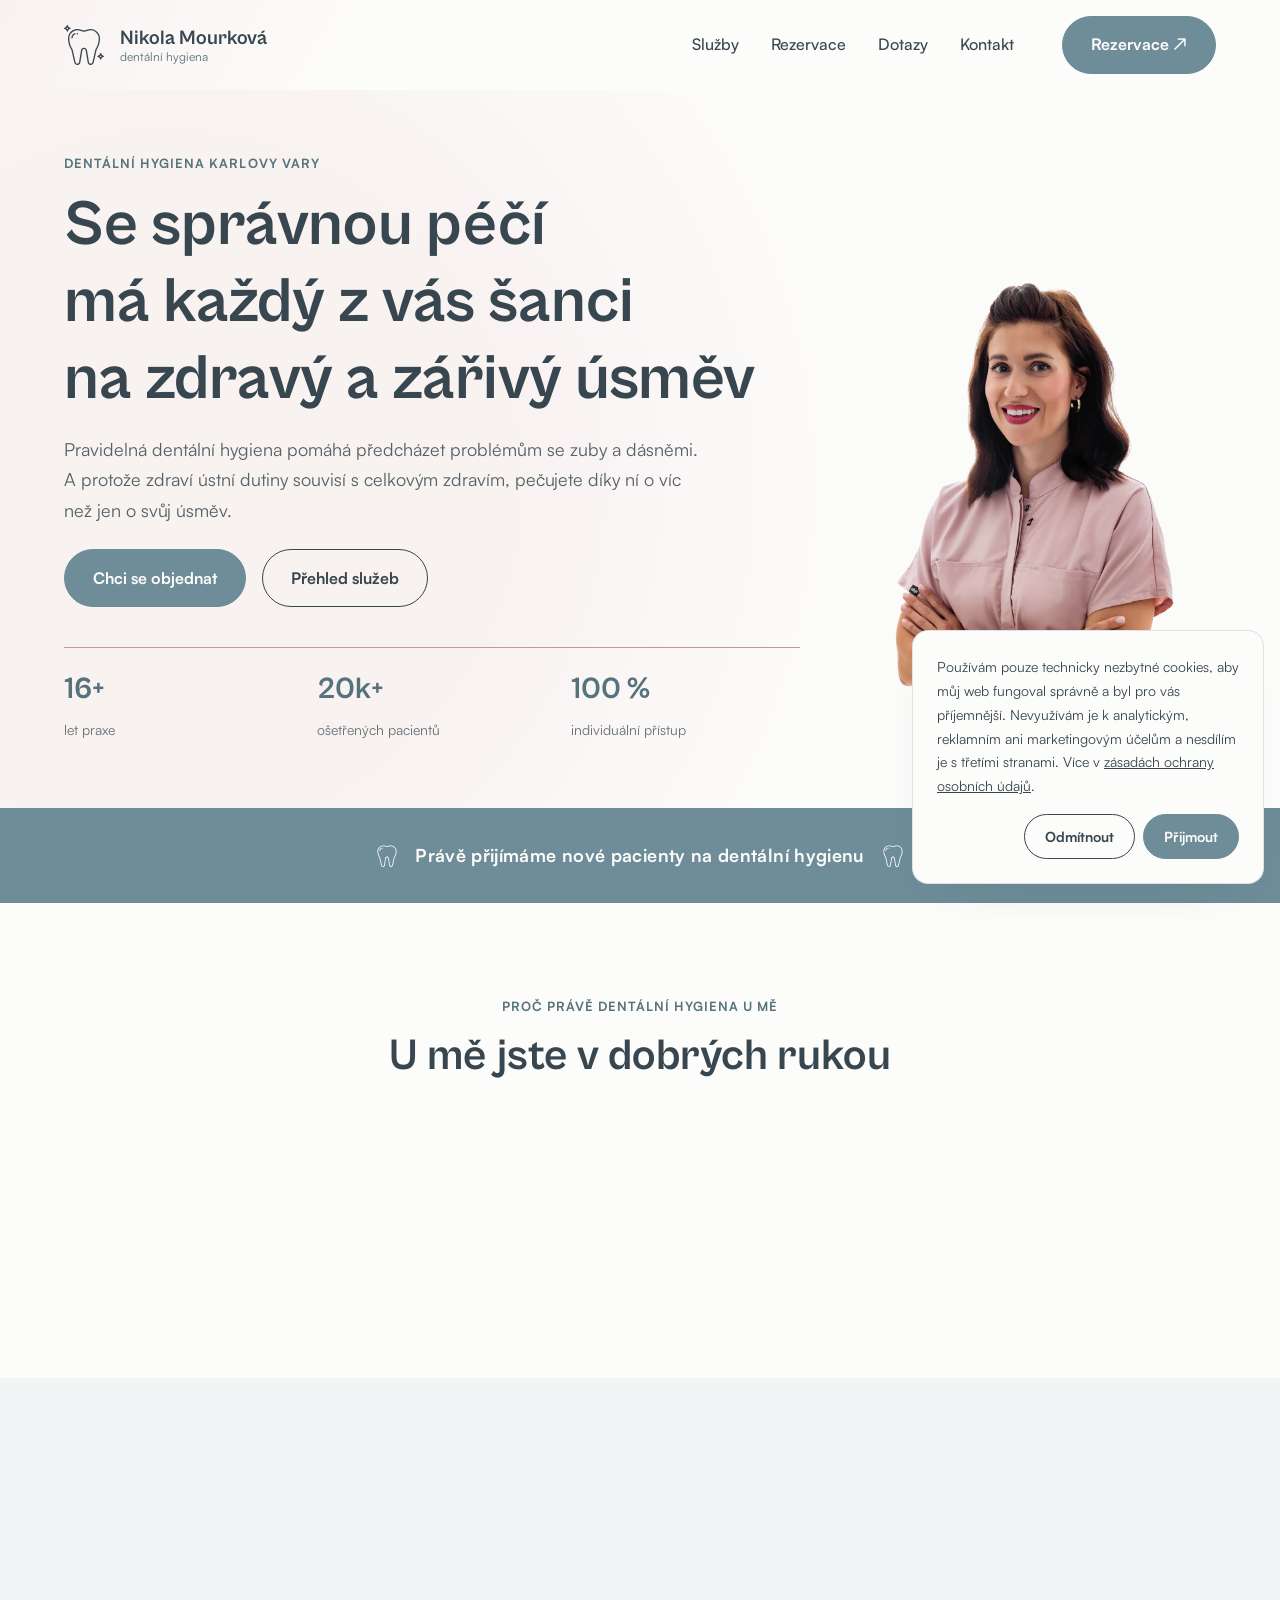
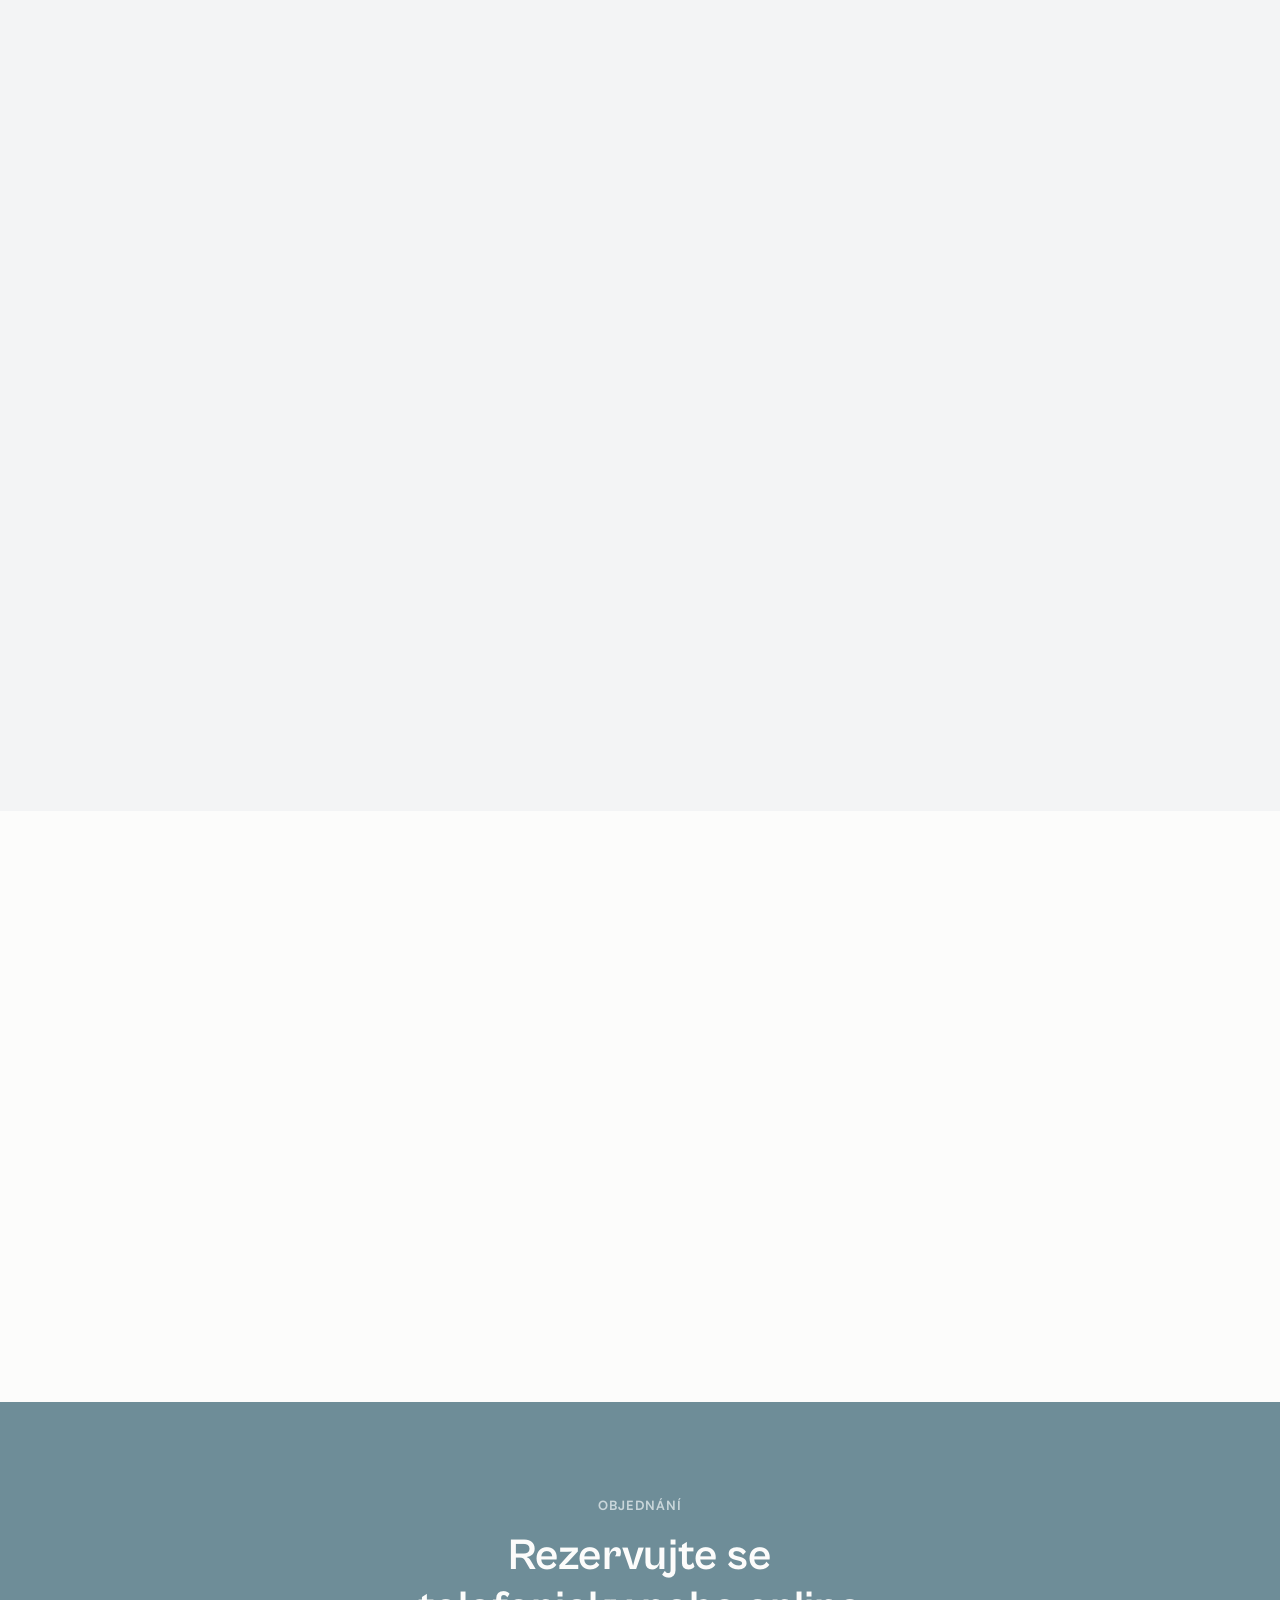
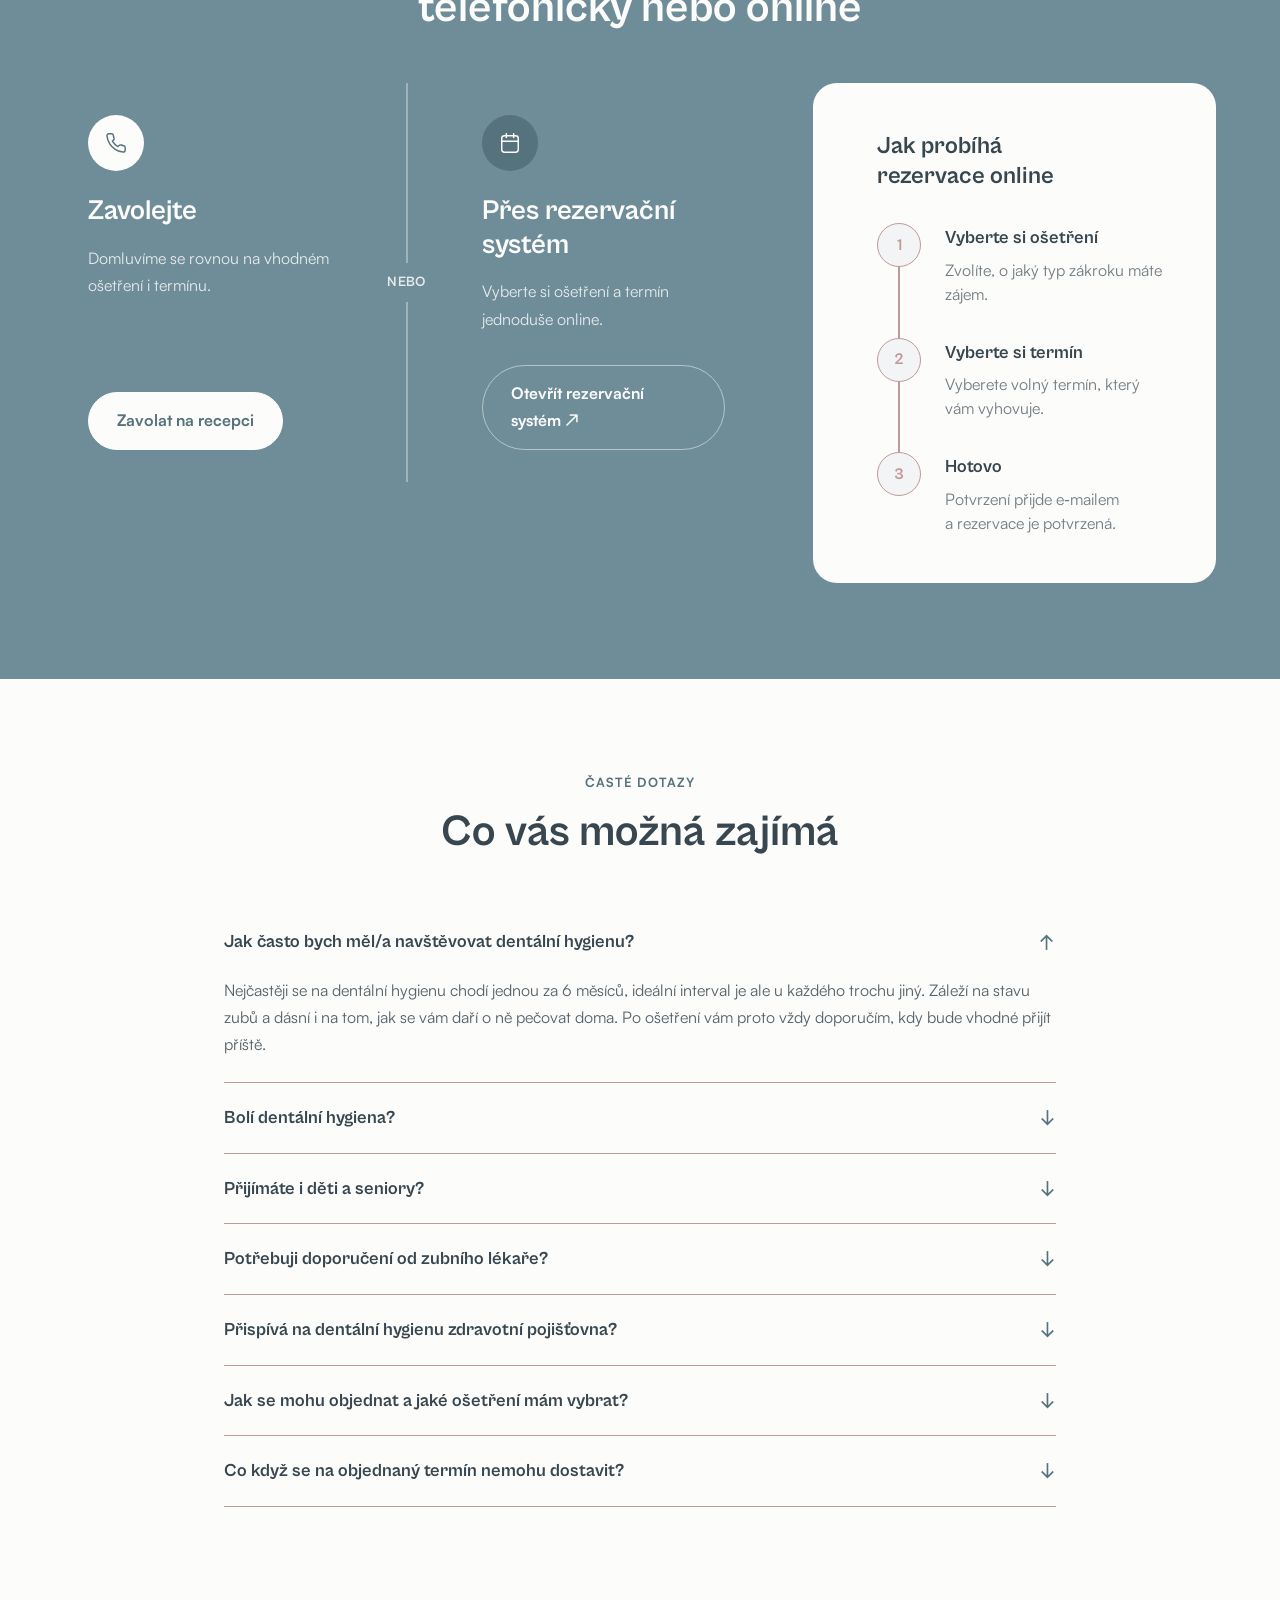
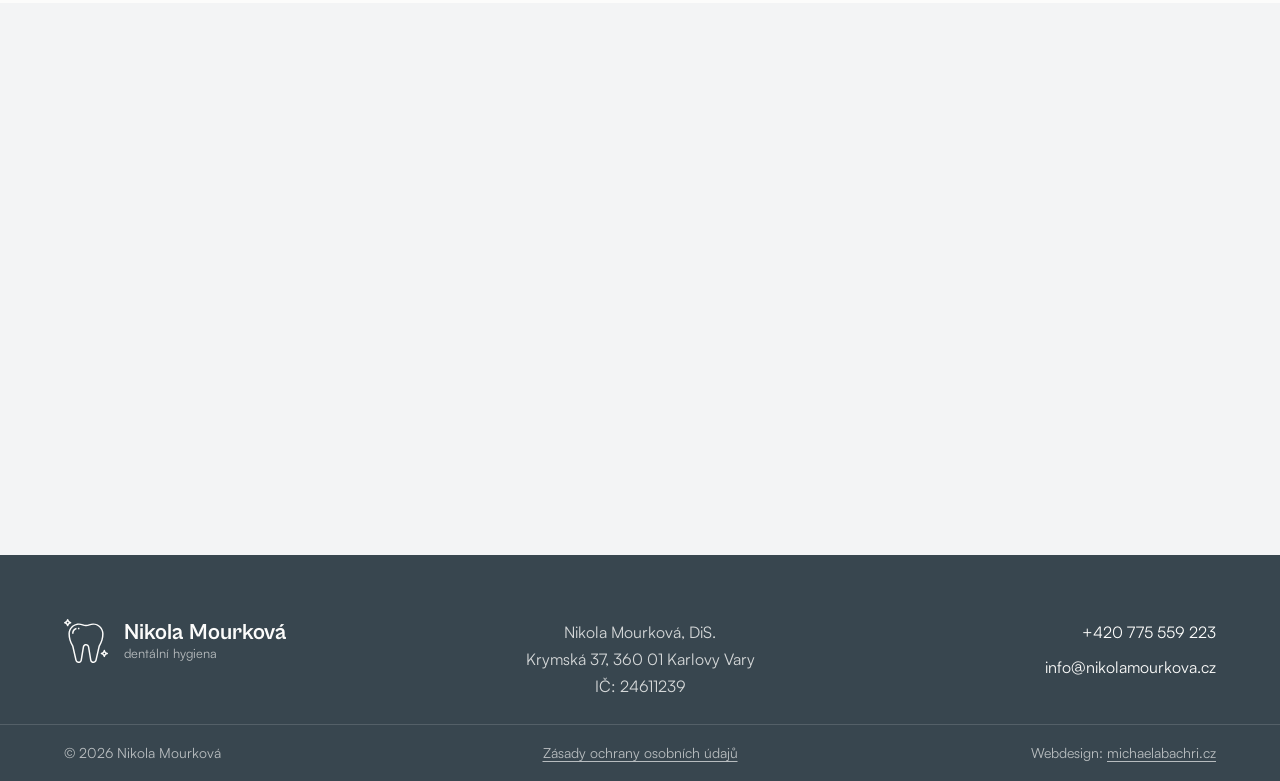
==== commit 91ad6023: "Verze9_final" ====
--- a/index.html
+++ b/index.html
@@ -13,8 +13,14 @@
 <meta property="og:description" content="Dentální hygiena v Karlových Varech. 16+ let praxe, moderní přístroj 2v1, vstřícný přístup pro děti, dospělé i seniory.">
 <meta property="og:url" content="https://nikolamourkova.cz/">
 <meta property="og:image" content="https://nikolamourkova.cz/images/hero-nikola.jpg">
+<meta property="og:image:width" content="1200">
+<meta property="og:image:height" content="1800">
+<meta property="og:image:alt" content="Nikola Mourková – dentální hygiena Karlovy Vary">
 <meta property="og:locale" content="cs_CZ">
 <meta name="twitter:card" content="summary_large_image">
+<meta name="twitter:title" content="Nikola Mourková – dentální hygiena Karlovy Vary">
+<meta name="twitter:description" content="Dentální hygiena v Karlových Varech. 16+ let praxe, moderní přístroj 2v1, vstřícný přístup pro děti, dospělé i seniory.">
+<meta name="twitter:image" content="https://nikolamourkova.cz/images/hero-nikola.jpg">
 
 <link rel="icon" href="favicon.svg" type="image/svg+xml">
 <link rel="preload" href="fonts/CabinetGrotesk-Extrabold.woff2" as="font" type="font/woff2" crossorigin>
@@ -363,6 +369,7 @@
         </div>
         <p><a href="tel:+420775559223">+420&nbsp;775&nbsp;559&nbsp;223</a><br><small>recepce – objednání</small></p>
         <p><a href="tel:+420601284247">+420&nbsp;601&nbsp;284&nbsp;247</a><br><small>Nikola Mourková – hygienistka</small></p>
+        <p class="contact__note"><small>Pokud se nedovoláte, ozveme se vám zpět.</small></p>
       </div>
       <div class="contact__col">
         <div class="contact__col-head">
@@ -409,11 +416,19 @@
   <div class="site-footer__divider"></div>
   <div class="container site-footer__bottom">
     <p>&copy; <span id="rok"></span> Nikola Mourková</p>
-    <p class="site-footer__privacy"><a href="ochrana-osobnich-udaju.html">Zásady ochrany osobních údajů</a></p>
+    <p class="site-footer__privacy"><a href="ochrana-osobnich-udaju">Zásady ochrany osobních údajů</a></p>
     <p>Webdesign: <a href="https://michaelabachri.cz" target="_blank" rel="noopener noreferrer">michaelabachri.cz</a></p>
   </div>
 </footer>
 
+<div class="cookie-bar" id="cookieBar" role="dialog" aria-live="polite" aria-label="Souhlas s&nbsp;používáním cookies" hidden>
+  <p>Používám pouze technicky nezbytné cookies, aby můj web fungoval správně a byl pro vás příjemnější. Nevyužívám je k&nbsp;analytickým, reklamním ani marketingovým účelům a&nbsp;nesdílím je s&nbsp;třetími stranami. Více v&nbsp;<a href="ochrana-osobnich-udaju">zásadách ochrany osobních údajů</a>.</p>
+  <div class="cookie-bar__actions">
+    <button class="btn btn--outline btn--small" id="cookieReject" type="button">Odmítnout</button>
+    <button class="btn btn--accent btn--small" id="cookieAccept" type="button">Přijmout</button>
+  </div>
+</div>
+
 <script src="js/script.js" defer></script>
 </body>
 </html>
--- a/css/style.css
+++ b/css/style.css
@@ -444,7 +444,7 @@
   line-height: 1.25; margin-bottom: var(--sp-4);
 }
 .booking__steps .timeline--vertical .timeline__step:not(:last-child)::before { border-left-color: var(--color-rose); }
-.booking__steps .timeline__num { background: var(--color-secondary-bg); border-color: rgba(56,70,79,0.25); color: var(--color-text); }
+.booking__steps .timeline__num { background: var(--color-secondary-bg); border-color: var(--color-rose); color: var(--color-rose); }
 .booking__steps .timeline__text p { opacity: 0.7; }
 
 .timeline--vertical { list-style: none; margin: 0; padding: 0; width: 100%; }
@@ -525,6 +525,7 @@
 .contact__col small { display: inline-block; margin-top: 0.15rem; font-size: var(--fs-sm); opacity: 0.75; }
 .contact__col-head { display: flex; align-items: center; gap: var(--sp-2); margin-bottom: var(--sp-2); }
 .contact__col-head h3 { font-size: var(--fs-h3); margin: 0; }
+.contact__note { margin-top: var(--sp-1); opacity: 0.75; }
 
 @media (min-width: 700px) {
   .contact__grid { grid-template-columns: repeat(2, 1fr); }
@@ -656,3 +657,19 @@
 @media (max-width: 640px) {
   .deco-tooth { --scale: 0.65; }
 }
+
+/* ==========================================================================
+   Cookie bar
+   ========================================================================== */
+.cookie-bar {
+  position: fixed; right: var(--sp-2); bottom: var(--sp-2); left: auto;
+  z-index: 300; background: var(--color-primary-bg); color: var(--color-text);
+  border: 1px solid rgba(56,70,79,0.15); border-radius: var(--radius-md);
+  box-shadow: var(--shadow-soft);
+  padding: var(--sp-3);
+  display: flex; flex-direction: column; gap: var(--sp-2);
+  width: min(22rem, calc(100vw - var(--sp-2) * 2));
+}
+.cookie-bar[hidden] { display: none; }
+.cookie-bar p { font-size: var(--fs-sm); margin: 0; }
+.cookie-bar__actions { display: flex; flex-wrap: nowrap; gap: var(--sp-1); justify-content: flex-end; }
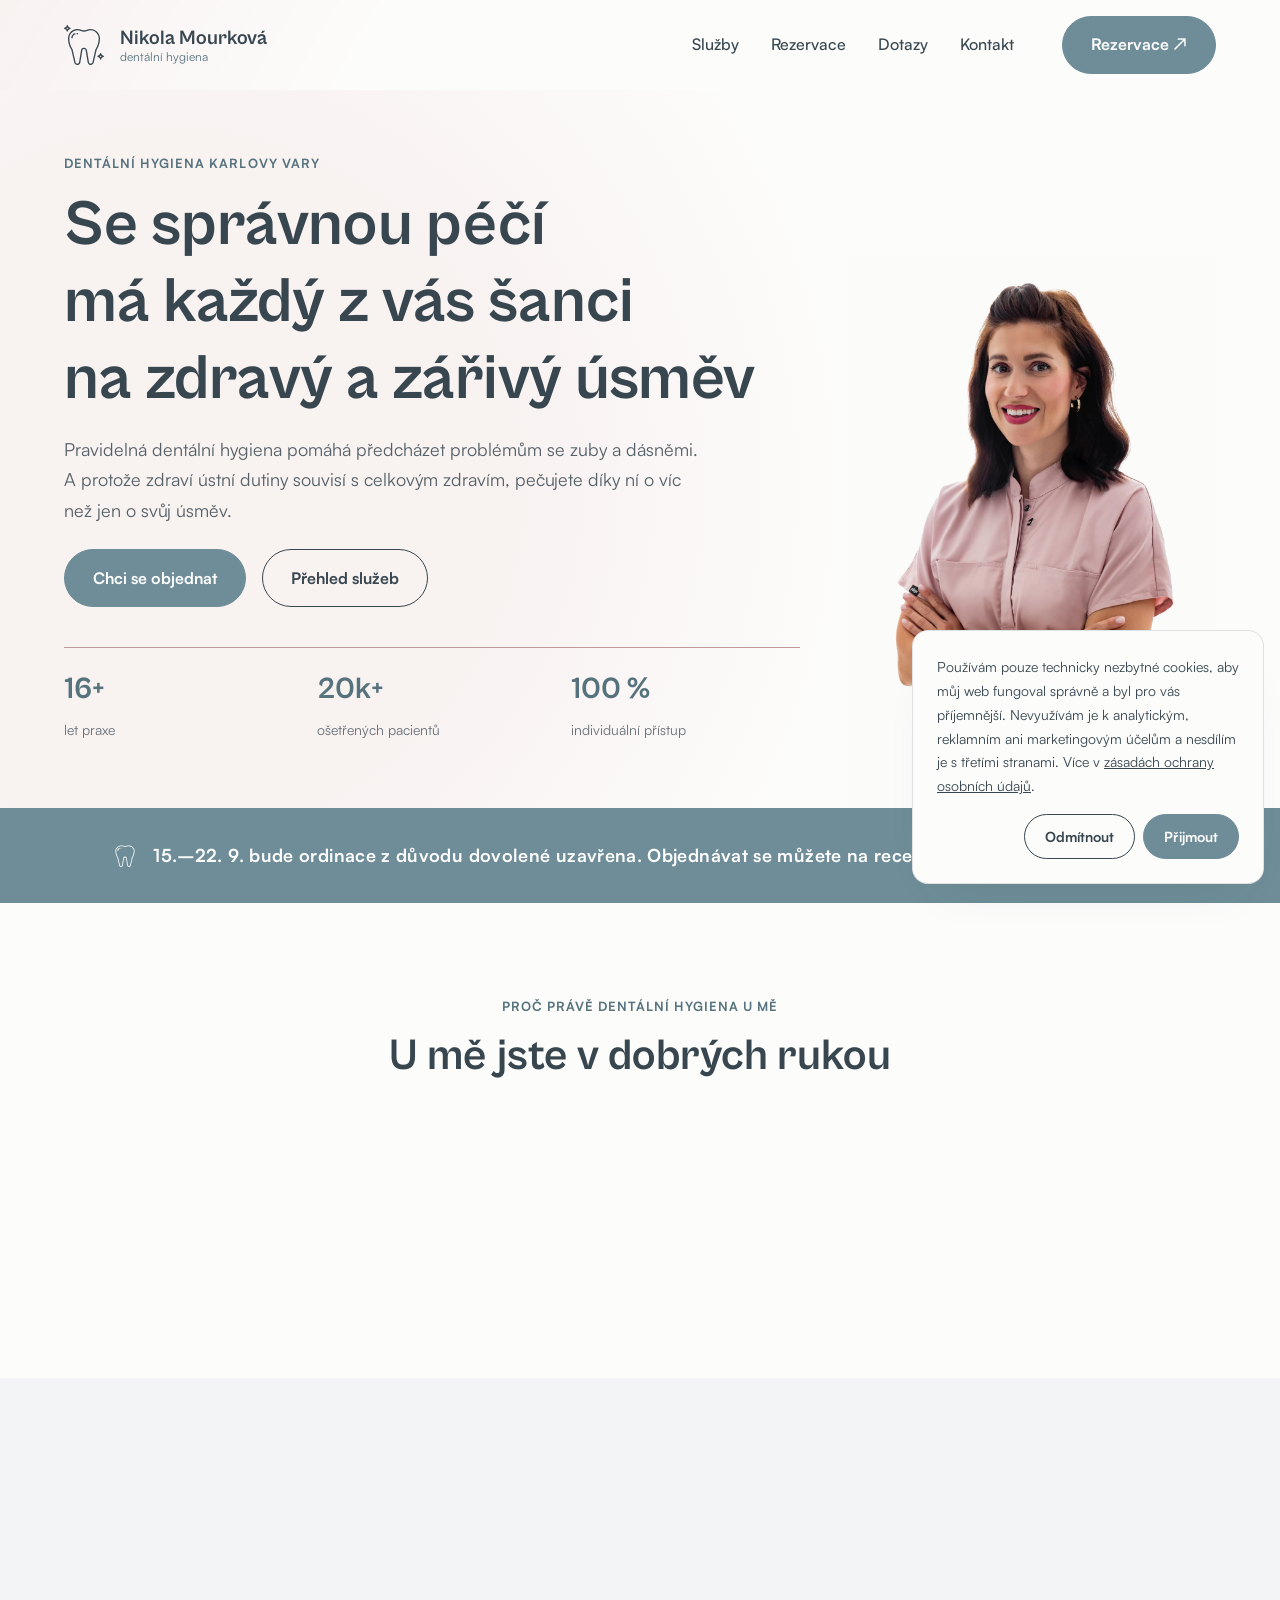
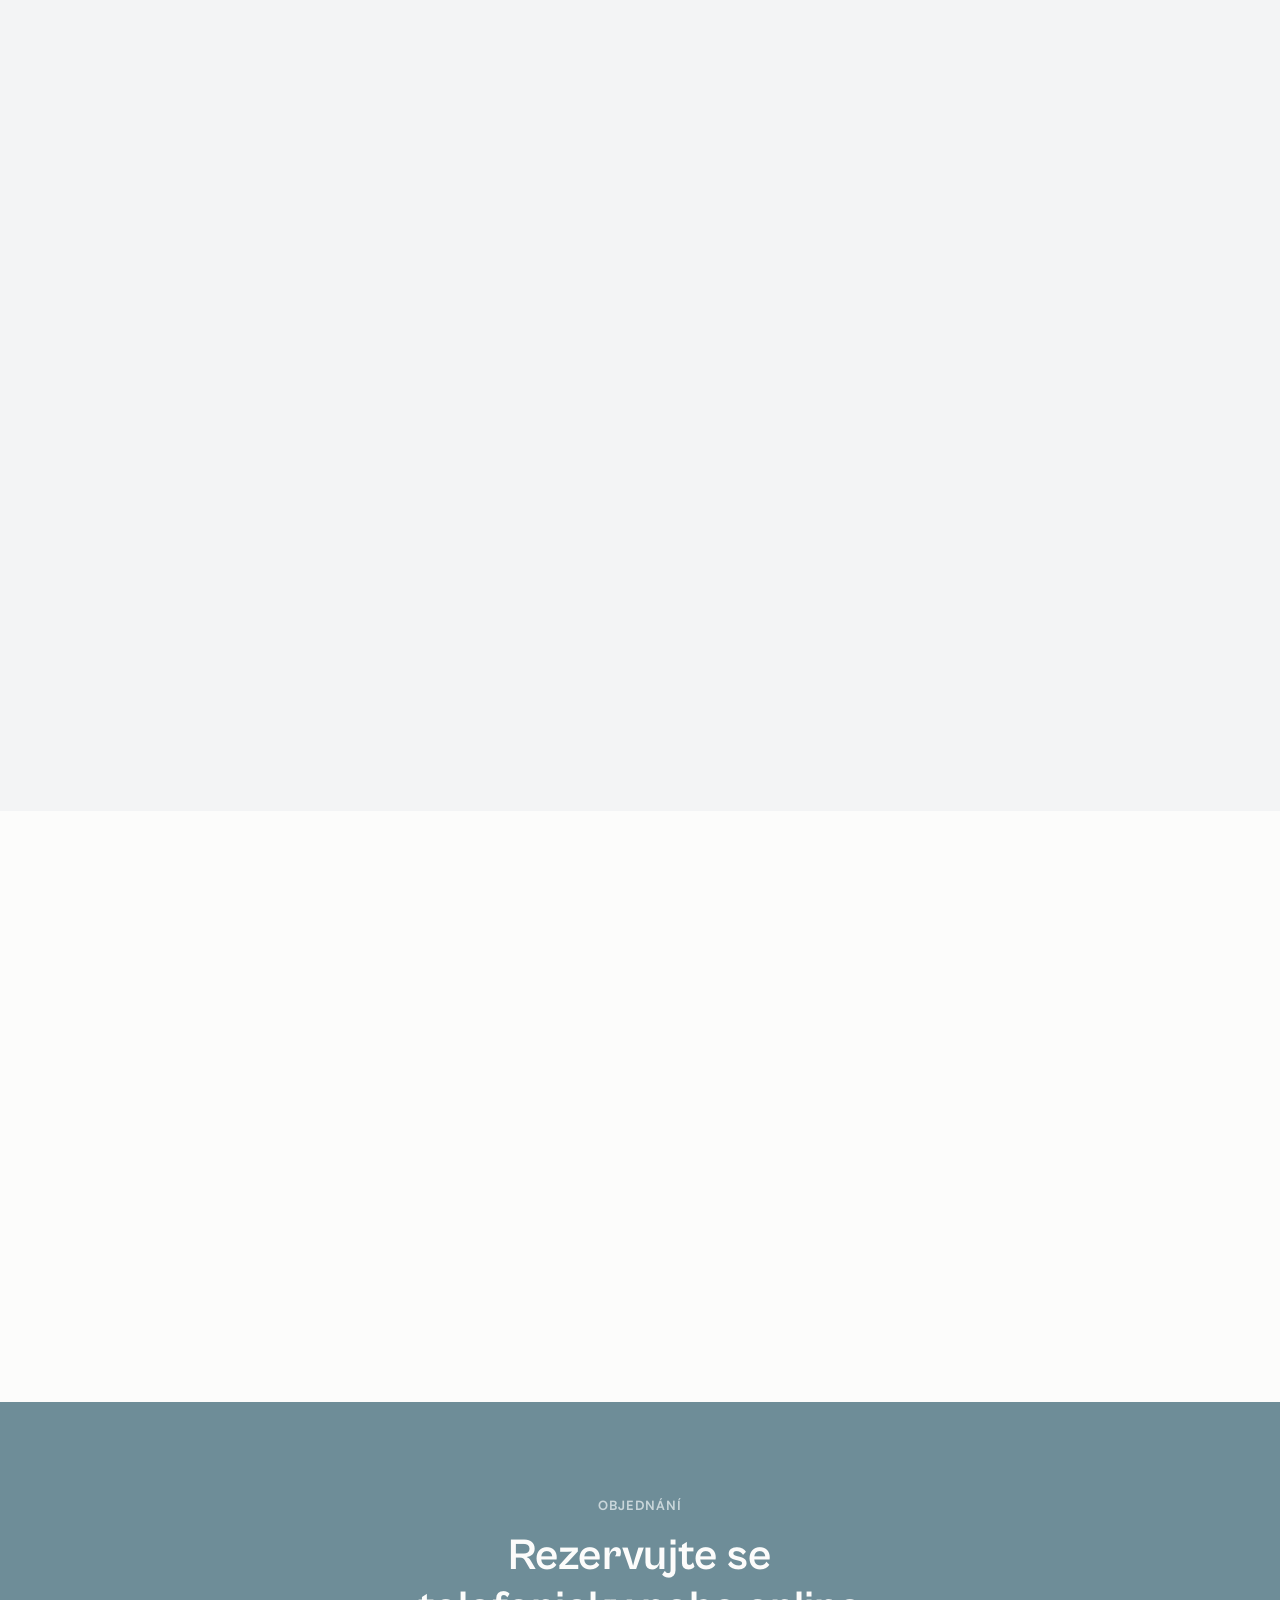
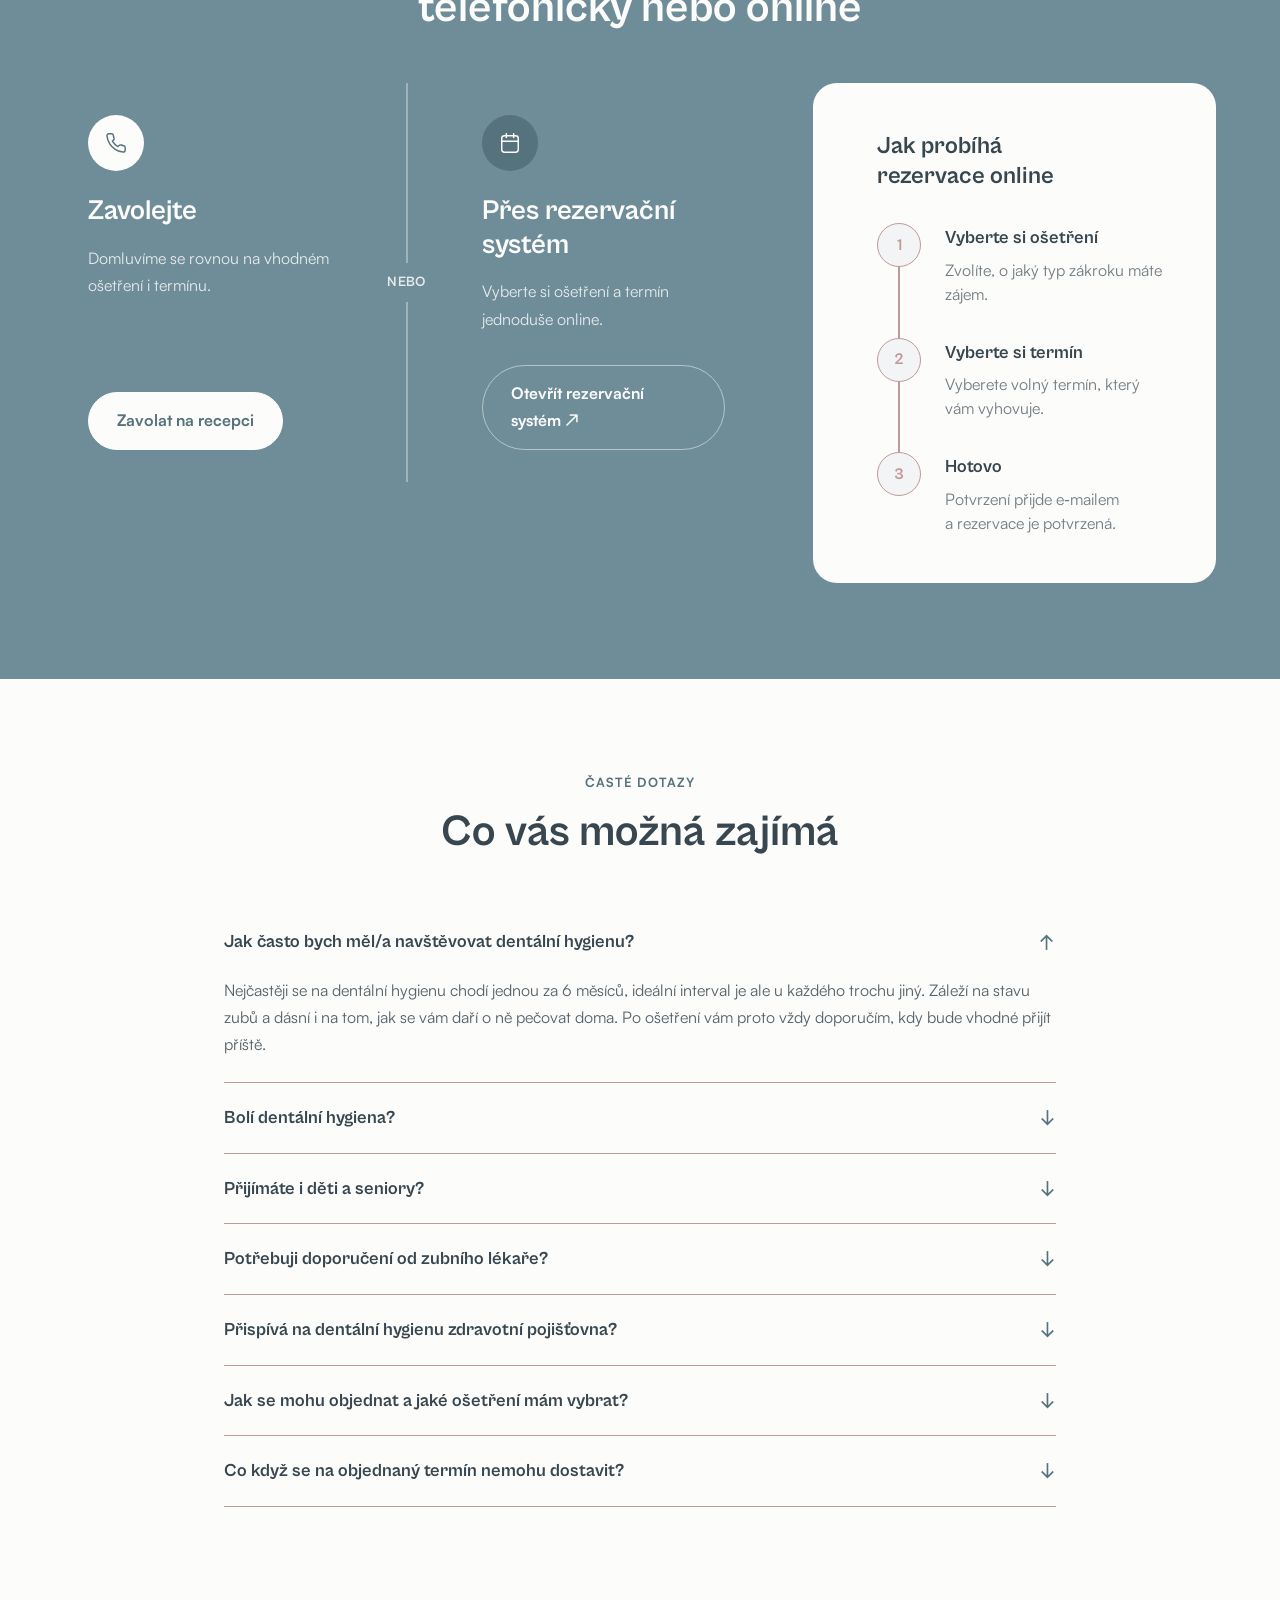
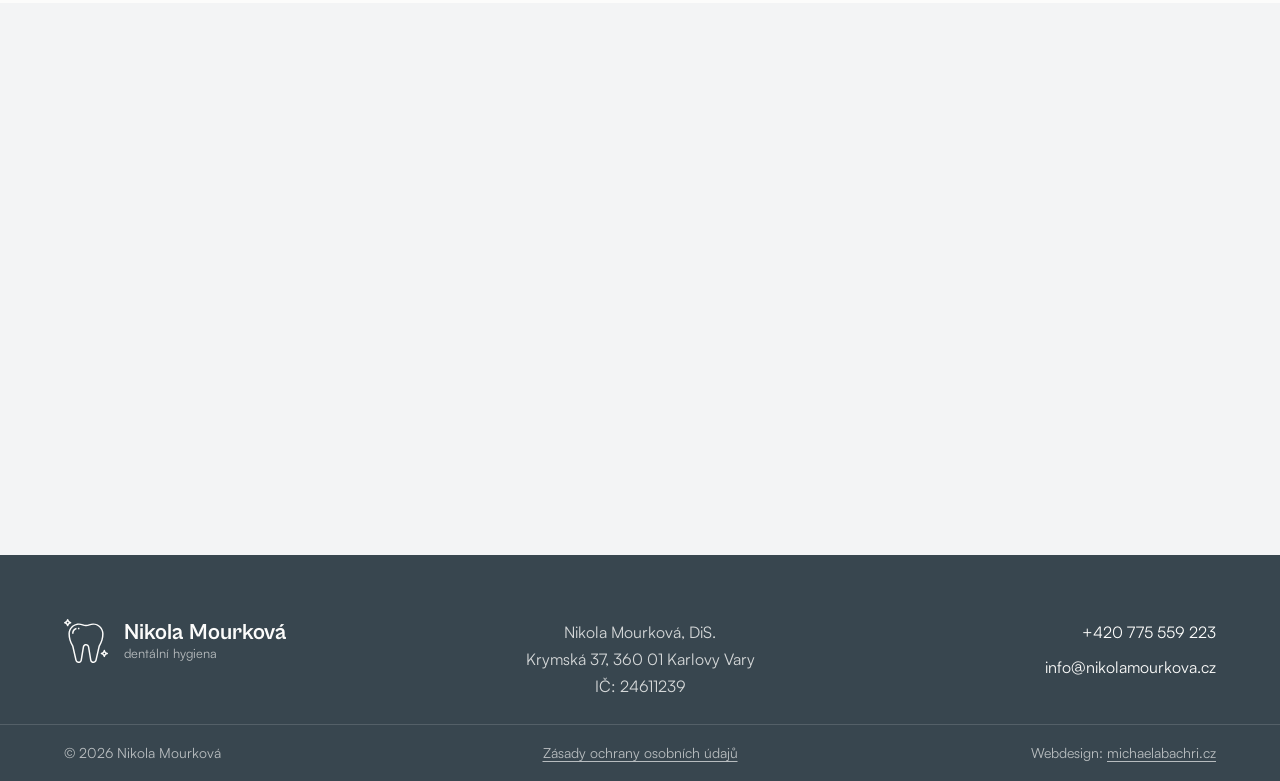
==== commit 4d1e5977: "Verze_dovzari" ====
--- a/index.html
+++ b/index.html
@@ -3,31 +3,31 @@
 <head>
 <meta charset="UTF-8">
 <meta name="viewport" content="width=device-width, initial-scale=1">
-<title>Nikola Mourková – dentální hygiena Karlovy Vary</title>
+<title>Nikola Mourková – Dentální hygiena Karlovy Vary</title>
 <meta name="description" content="Dentální hygiena v Karlových Varech. 16+ let praxe, moderní přístroj 2v1, vstřícný přístup pro děti, dospělé i seniory. Objednejte se ještě dnes.">
 <link rel="canonical" href="https://nikolamourkova.cz/">
 
 <!-- Open Graph -->
 <meta property="og:type" content="website">
-<meta property="og:title" content="Nikola Mourková – dentální hygiena Karlovy Vary">
+<meta property="og:title" content="Nikola Mourková – Dentální hygiena Karlovy Vary">
 <meta property="og:description" content="Dentální hygiena v Karlových Varech. 16+ let praxe, moderní přístroj 2v1, vstřícný přístup pro děti, dospělé i seniory.">
 <meta property="og:url" content="https://nikolamourkova.cz/">
-<meta property="og:image" content="https://nikolamourkova.cz/images/hero-nikola.jpg">
+<meta property="og:image" content="https://nikolamourkova.cz/images/og-image.jpg">
 <meta property="og:image:width" content="1200">
-<meta property="og:image:height" content="1800">
-<meta property="og:image:alt" content="Nikola Mourková – dentální hygiena Karlovy Vary">
+<meta property="og:image:height" content="630">
+<meta property="og:image:alt" content="Nikola Mourková – Dentální hygiena Karlovy Vary">
 <meta property="og:locale" content="cs_CZ">
 <meta name="twitter:card" content="summary_large_image">
-<meta name="twitter:title" content="Nikola Mourková – dentální hygiena Karlovy Vary">
+<meta name="twitter:title" content="Nikola Mourková – Dentální hygiena Karlovy Vary">
 <meta name="twitter:description" content="Dentální hygiena v Karlových Varech. 16+ let praxe, moderní přístroj 2v1, vstřícný přístup pro děti, dospělé i seniory.">
-<meta name="twitter:image" content="https://nikolamourkova.cz/images/hero-nikola.jpg">
+<meta name="twitter:image" content="https://nikolamourkova.cz/images/og-image.jpg">
 
 <link rel="icon" href="favicon.svg" type="image/svg+xml">
 <link rel="preload" href="fonts/CabinetGrotesk-Extrabold.woff2" as="font" type="font/woff2" crossorigin>
 <link rel="preload" href="fonts/Satoshi-Regular.woff2" as="font" type="font/woff2" crossorigin>
 <link rel="preload" href="images/hero-nikola-cutout.webp" as="image" type="image/webp">
 <link rel="stylesheet" href="css/fonts.css">
-<link rel="stylesheet" href="css/style.css">
+<link rel="stylesheet" href="css/style.css?v=20260815">
 
 <meta http-equiv="Content-Security-Policy" content="default-src 'self'; img-src 'self' data:; style-src 'self'; script-src 'self'; font-src 'self'; base-uri 'self'; form-action 'self'; object-src 'none'">
 
@@ -159,7 +159,7 @@
   <div class="infobar">
     <p>
       <svg width="24" height="24" viewBox="0 0 480.034 480.034" aria-hidden="true" fill="currentColor"><path d="M317.825,47.979c-15.474-0.001-30.786,3.142-45.008,9.24c-20.955,8.927-44.645,8.927-65.6,0c-57.968-24.853-125.107,1.992-149.96,59.96c-6.097,14.222-9.241,29.534-9.24,45.008c-0.016,47.113,13.225,93.28,38.208,133.224l2.288,3.672l34.544,152c4.543,20.018,24.454,32.563,44.472,28.02c14.726-3.342,25.966-15.26,28.44-30.156l24-143.952c1.857-11.077,12.342-18.55,23.419-16.693c8.555,1.435,15.259,8.138,16.693,16.693l24,143.944c3.378,20.252,22.533,33.931,42.785,30.554c14.883-2.482,26.789-13.713,30.135-28.426l34.536-152l2.288-3.672c24.975-39.941,38.21-86.102,38.192-133.208C432.021,99.116,380.895,47.984,317.825,47.979z M380.241,286.939l-3.008,4.8c-0.472,0.761-0.817,1.593-1.024,2.464l-34.824,153.296c-2.593,11.404-13.94,18.547-25.344,15.954c-8.38-1.905-14.777-8.686-16.192-17.162l-24-143.944c-3.304-19.789-22.025-33.154-41.815-29.849c-15.303,2.555-27.294,14.546-29.849,29.849l-24,143.952c-1.911,11.533-12.811,19.334-24.344,17.422c-8.49-1.407-15.283-7.813-17.184-16.206l-34.832-153.304c-0.207-0.871-0.552-1.703-1.024-2.464l-3.008-4.8c-23.391-37.408-35.788-80.641-35.776-124.76c0.062-54.209,43.991-98.138,98.2-98.2c13.302-0.014,26.466,2.686,38.688,7.936c24.985,10.66,53.239,10.66,78.224,0c49.855-21.362,107.588,1.735,128.95,51.59c5.237,12.221,7.937,25.378,7.938,38.674C416.027,206.304,403.63,249.533,380.241,286.939z"/><path d="M136.017,103.987l-1.6-7.84c-16,3.208-46.4,20.68-46.4,63.84h16c0-40.568,32.24-47.872,33.6-48.168L136.017,103.987z"/><rect x="152.017" y="95.987" width="16" height="16"/></svg>
-      Právě přijímáme nové pacienty na&nbsp;dentální hygienu
+      15.–22.&nbsp;9. bude ordinace z&nbsp;důvodu dovolené uzavřena. Objednávat se můžete na&nbsp;recepci: <a href="tel:+420775559223">+420&nbsp;775&nbsp;559&nbsp;223</a>
       <svg width="24" height="24" viewBox="0 0 480.034 480.034" aria-hidden="true" fill="currentColor"><path d="M317.825,47.979c-15.474-0.001-30.786,3.142-45.008,9.24c-20.955,8.927-44.645,8.927-65.6,0c-57.968-24.853-125.107,1.992-149.96,59.96c-6.097,14.222-9.241,29.534-9.24,45.008c-0.016,47.113,13.225,93.28,38.208,133.224l2.288,3.672l34.544,152c4.543,20.018,24.454,32.563,44.472,28.02c14.726-3.342,25.966-15.26,28.44-30.156l24-143.952c1.857-11.077,12.342-18.55,23.419-16.693c8.555,1.435,15.259,8.138,16.693,16.693l24,143.944c3.378,20.252,22.533,33.931,42.785,30.554c14.883-2.482,26.789-13.713,30.135-28.426l34.536-152l2.288-3.672c24.975-39.941,38.21-86.102,38.192-133.208C432.021,99.116,380.895,47.984,317.825,47.979z M380.241,286.939l-3.008,4.8c-0.472,0.761-0.817,1.593-1.024,2.464l-34.824,153.296c-2.593,11.404-13.94,18.547-25.344,15.954c-8.38-1.905-14.777-8.686-16.192-17.162l-24-143.944c-3.304-19.789-22.025-33.154-41.815-29.849c-15.303,2.555-27.294,14.546-29.849,29.849l-24,143.952c-1.911,11.533-12.811,19.334-24.344,17.422c-8.49-1.407-15.283-7.813-17.184-16.206l-34.832-153.304c-0.207-0.871-0.552-1.703-1.024-2.464l-3.008-4.8c-23.391-37.408-35.788-80.641-35.776-124.76c0.062-54.209,43.991-98.138,98.2-98.2c13.302-0.014,26.466,2.686,38.688,7.936c24.985,10.66,53.239,10.66,78.224,0c49.855-21.362,107.588,1.735,128.95,51.59c5.237,12.221,7.937,25.378,7.938,38.674C416.027,206.304,403.63,249.533,380.241,286.939z"/><path d="M136.017,103.987l-1.6-7.84c-16,3.208-46.4,20.68-46.4,63.84h16c0-40.568,32.24-47.872,33.6-48.168L136.017,103.987z"/><rect x="152.017" y="95.987" width="16" height="16"/></svg>
     </p>
   </div>
@@ -429,6 +429,6 @@
   </div>
 </div>
 
-<script src="js/script.js" defer></script>
+<script src="js/script.js?v=20260815" defer></script>
 </body>
 </html>
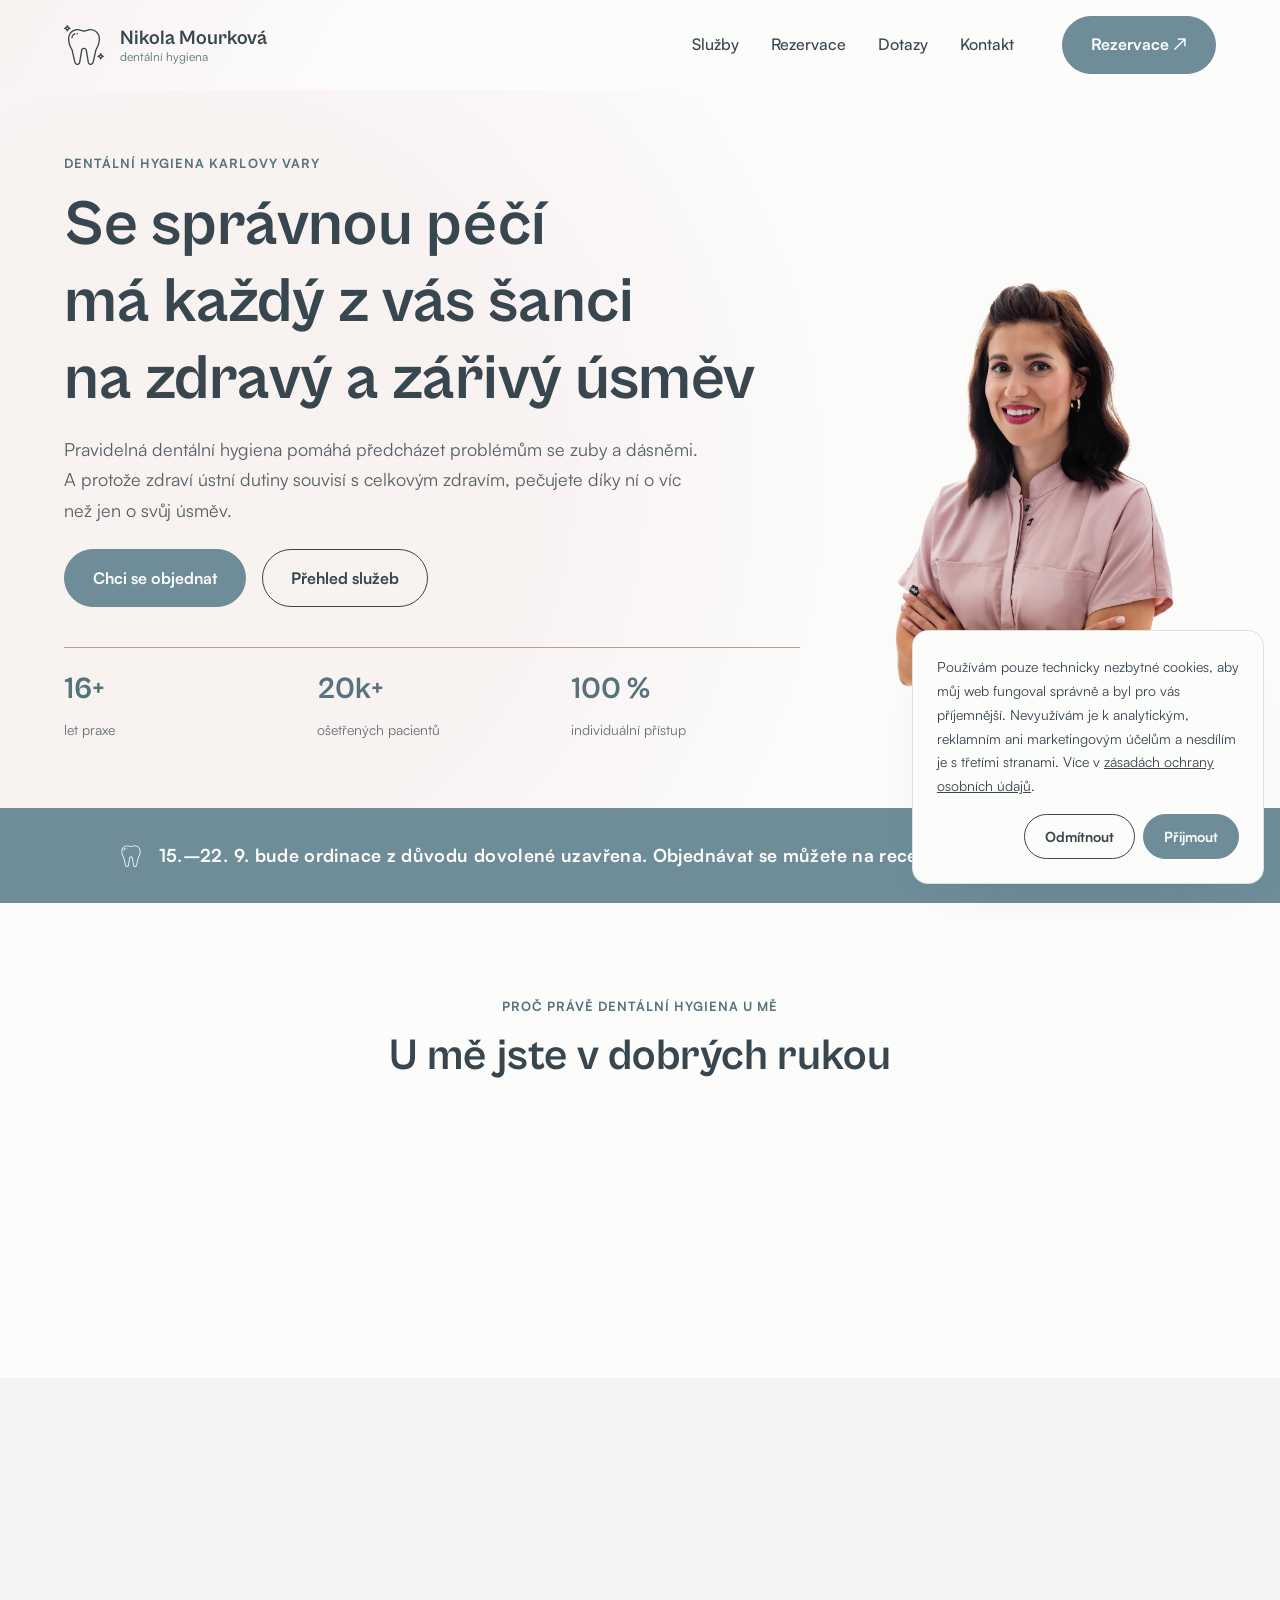
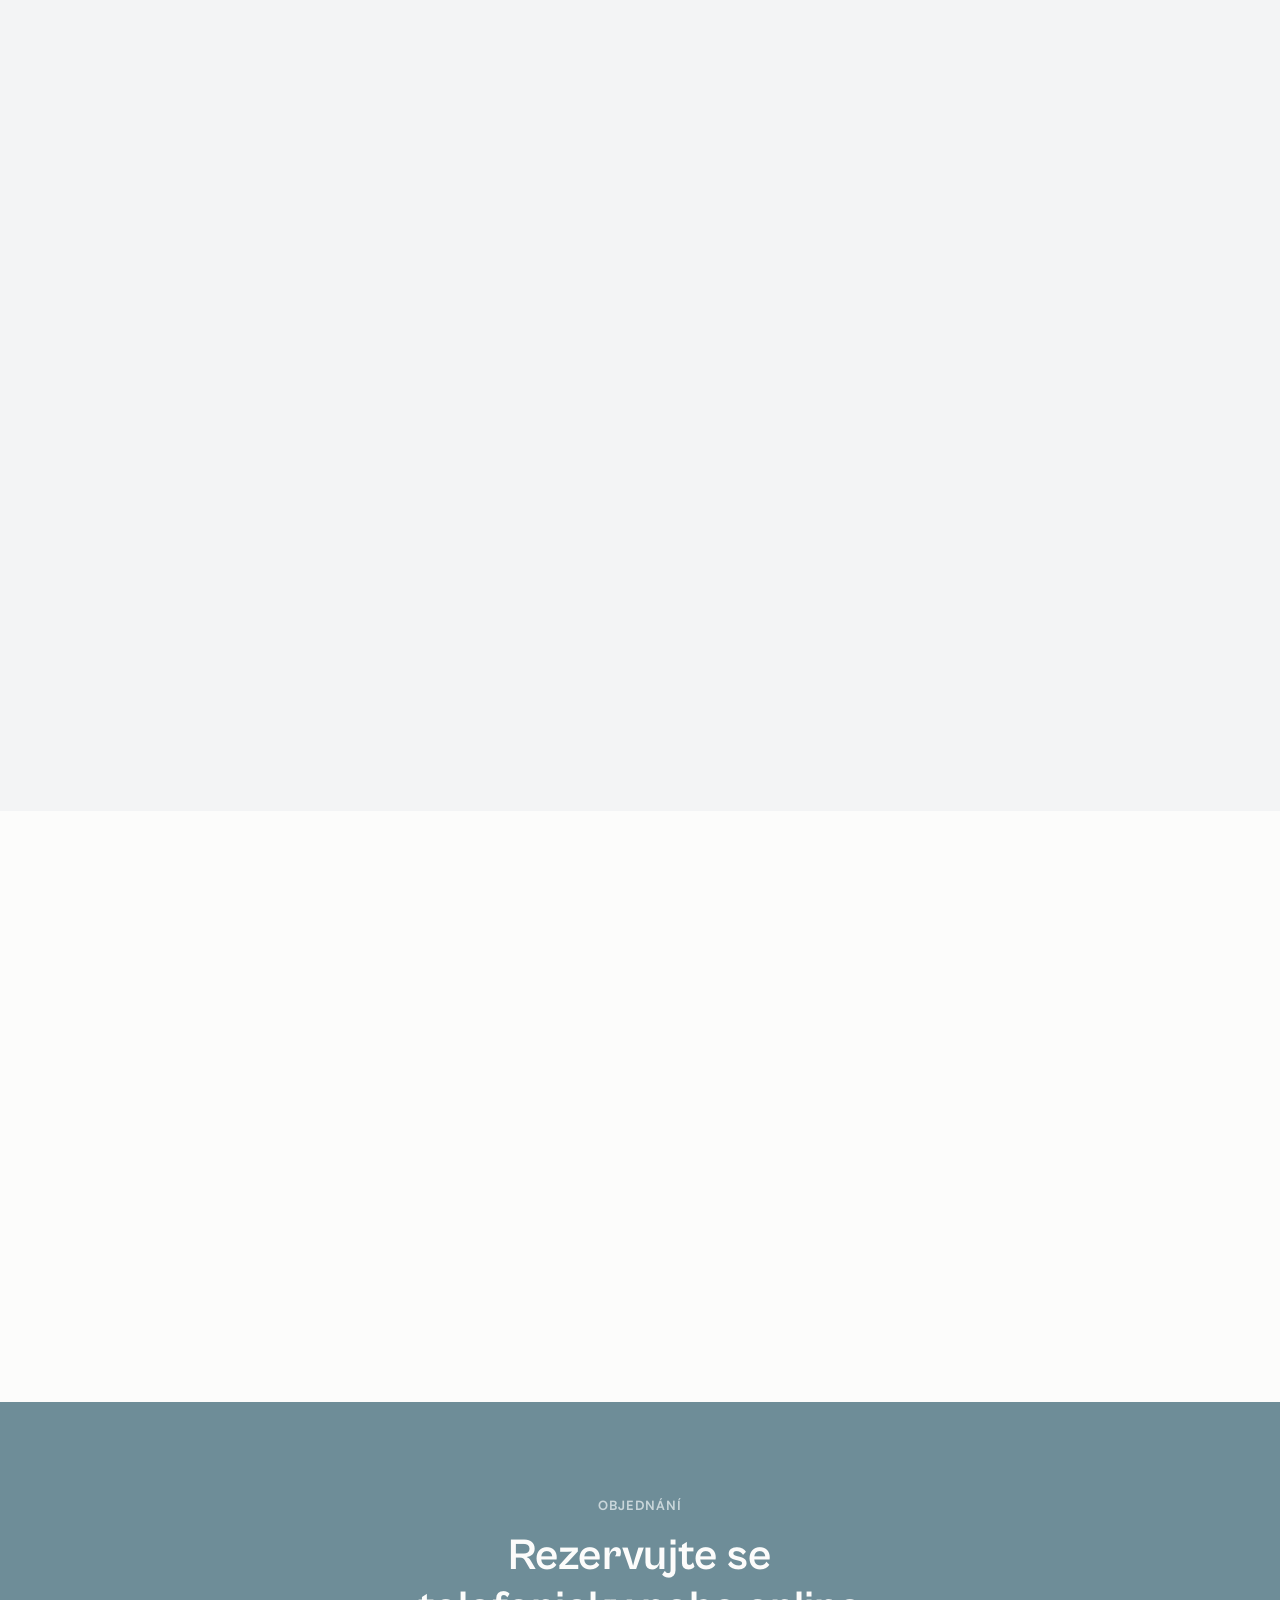
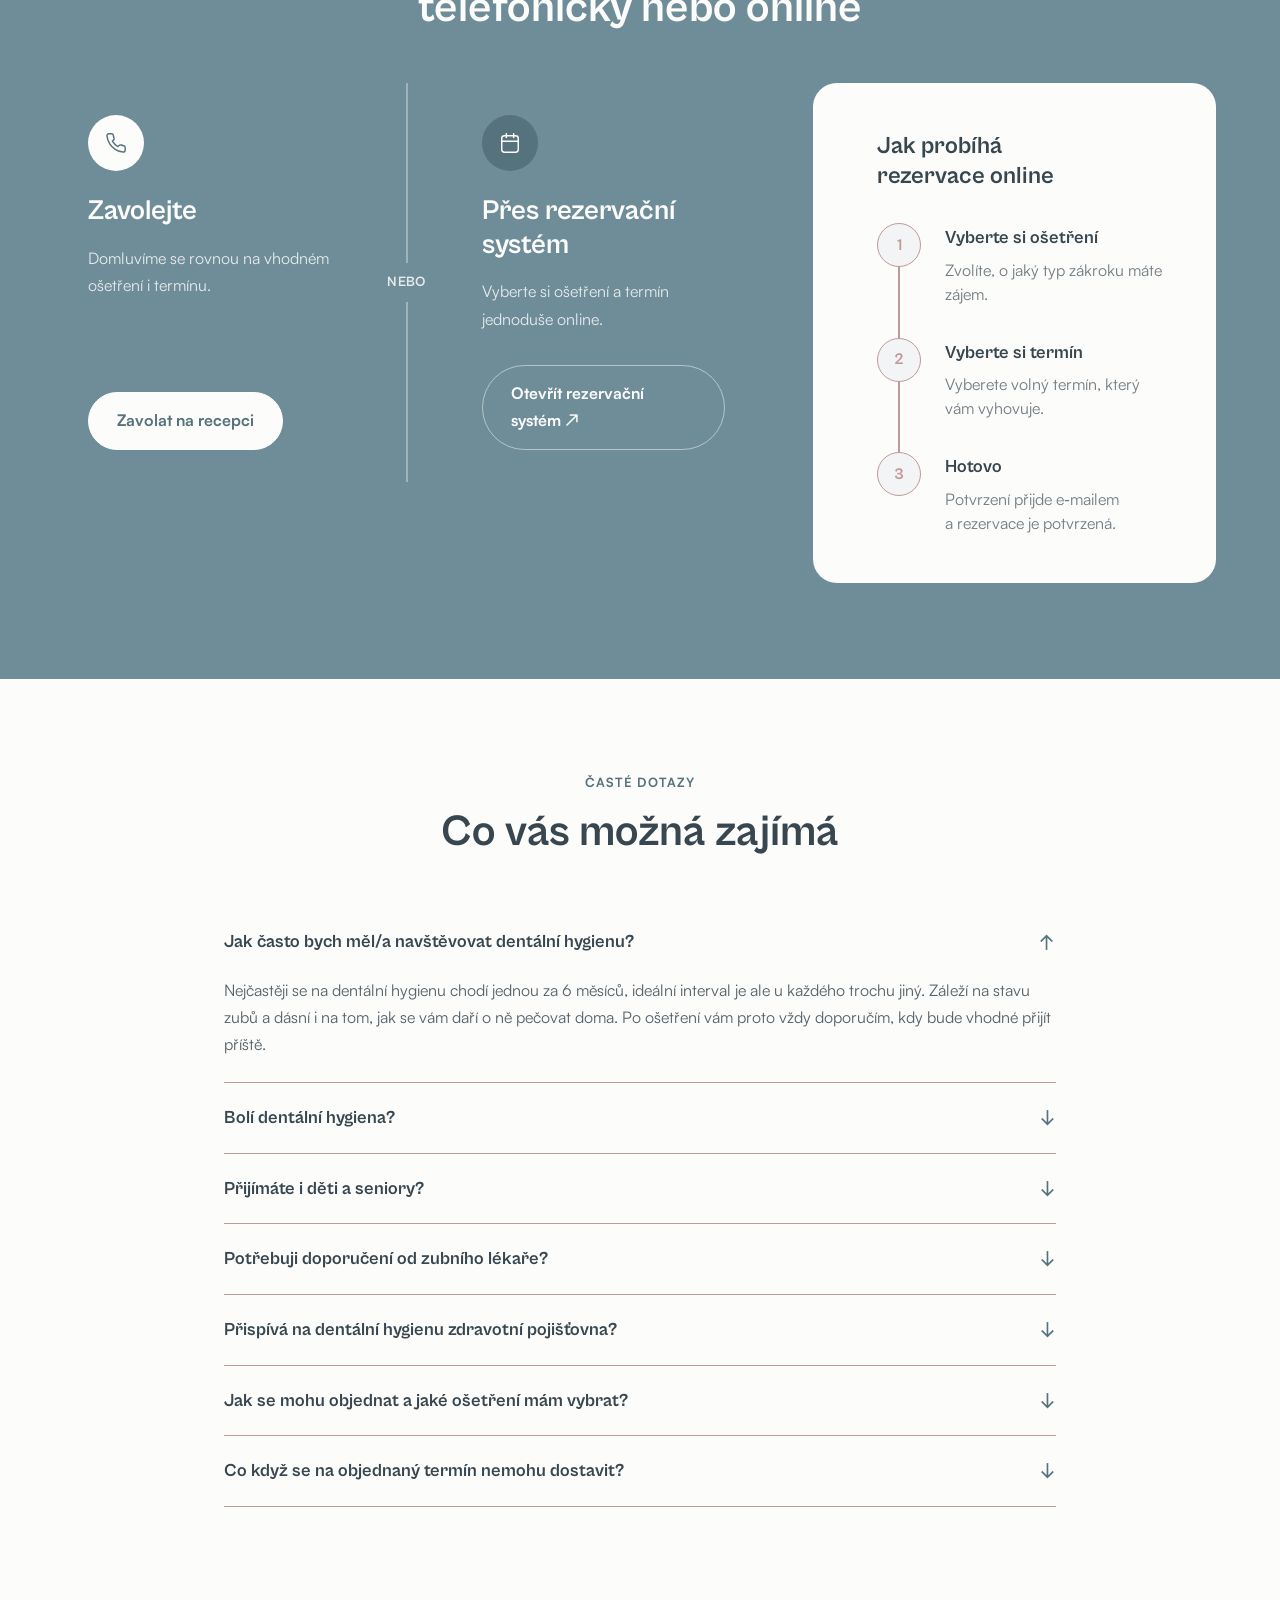
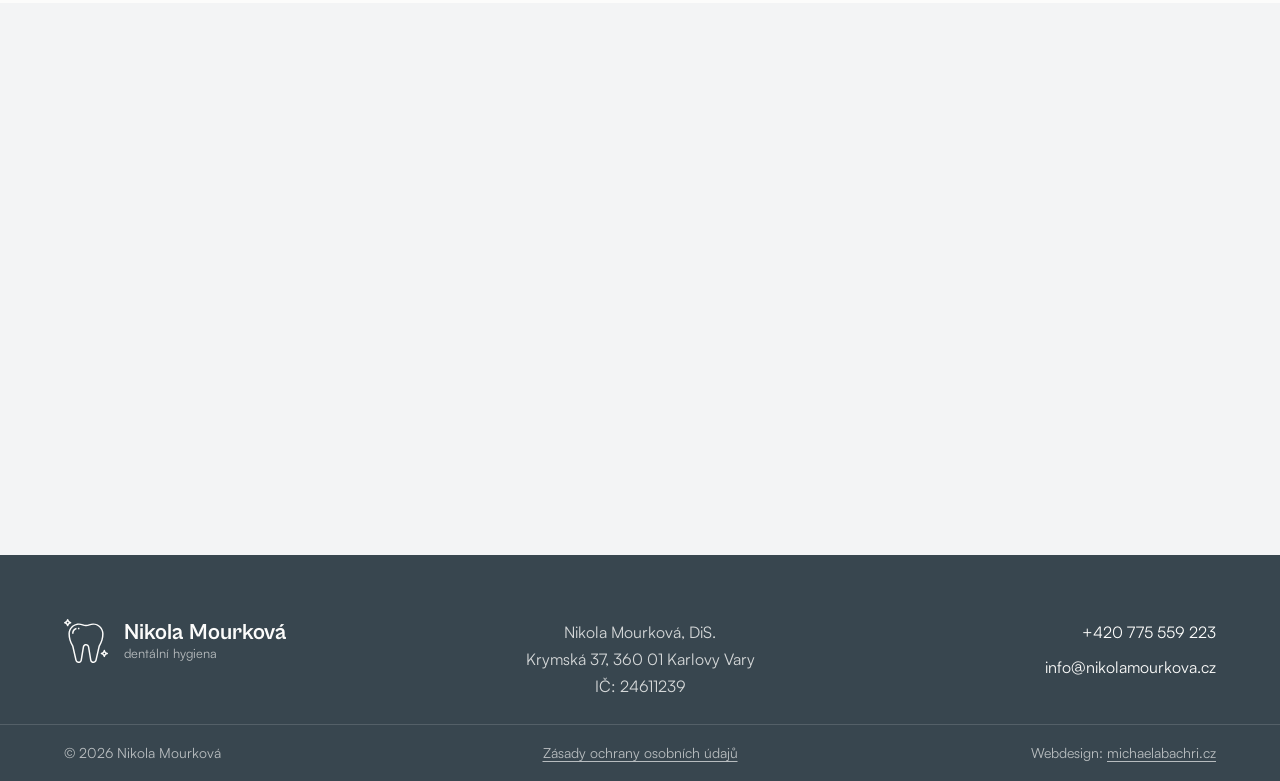
==== commit 78ac581c: "Verze_dovzari2" ====
--- a/index.html
+++ b/index.html
@@ -159,7 +159,7 @@
   <div class="infobar">
     <p>
       <svg width="24" height="24" viewBox="0 0 480.034 480.034" aria-hidden="true" fill="currentColor"><path d="M317.825,47.979c-15.474-0.001-30.786,3.142-45.008,9.24c-20.955,8.927-44.645,8.927-65.6,0c-57.968-24.853-125.107,1.992-149.96,59.96c-6.097,14.222-9.241,29.534-9.24,45.008c-0.016,47.113,13.225,93.28,38.208,133.224l2.288,3.672l34.544,152c4.543,20.018,24.454,32.563,44.472,28.02c14.726-3.342,25.966-15.26,28.44-30.156l24-143.952c1.857-11.077,12.342-18.55,23.419-16.693c8.555,1.435,15.259,8.138,16.693,16.693l24,143.944c3.378,20.252,22.533,33.931,42.785,30.554c14.883-2.482,26.789-13.713,30.135-28.426l34.536-152l2.288-3.672c24.975-39.941,38.21-86.102,38.192-133.208C432.021,99.116,380.895,47.984,317.825,47.979z M380.241,286.939l-3.008,4.8c-0.472,0.761-0.817,1.593-1.024,2.464l-34.824,153.296c-2.593,11.404-13.94,18.547-25.344,15.954c-8.38-1.905-14.777-8.686-16.192-17.162l-24-143.944c-3.304-19.789-22.025-33.154-41.815-29.849c-15.303,2.555-27.294,14.546-29.849,29.849l-24,143.952c-1.911,11.533-12.811,19.334-24.344,17.422c-8.49-1.407-15.283-7.813-17.184-16.206l-34.832-153.304c-0.207-0.871-0.552-1.703-1.024-2.464l-3.008-4.8c-23.391-37.408-35.788-80.641-35.776-124.76c0.062-54.209,43.991-98.138,98.2-98.2c13.302-0.014,26.466,2.686,38.688,7.936c24.985,10.66,53.239,10.66,78.224,0c49.855-21.362,107.588,1.735,128.95,51.59c5.237,12.221,7.937,25.378,7.938,38.674C416.027,206.304,403.63,249.533,380.241,286.939z"/><path d="M136.017,103.987l-1.6-7.84c-16,3.208-46.4,20.68-46.4,63.84h16c0-40.568,32.24-47.872,33.6-48.168L136.017,103.987z"/><rect x="152.017" y="95.987" width="16" height="16"/></svg>
-      15.–22.&nbsp;9. bude ordinace z&nbsp;důvodu dovolené uzavřena. Objednávat se můžete na&nbsp;recepci: <a href="tel:+420775559223">+420&nbsp;775&nbsp;559&nbsp;223</a>
+      <span class="infobar__text">15.–22.&nbsp;9. bude ordinace z&nbsp;důvodu dovolené uzavřena. Objednávat se můžete na&nbsp;recepci: <a href="tel:+420775559223">+420&nbsp;775&nbsp;559&nbsp;223</a></span>
       <svg width="24" height="24" viewBox="0 0 480.034 480.034" aria-hidden="true" fill="currentColor"><path d="M317.825,47.979c-15.474-0.001-30.786,3.142-45.008,9.24c-20.955,8.927-44.645,8.927-65.6,0c-57.968-24.853-125.107,1.992-149.96,59.96c-6.097,14.222-9.241,29.534-9.24,45.008c-0.016,47.113,13.225,93.28,38.208,133.224l2.288,3.672l34.544,152c4.543,20.018,24.454,32.563,44.472,28.02c14.726-3.342,25.966-15.26,28.44-30.156l24-143.952c1.857-11.077,12.342-18.55,23.419-16.693c8.555,1.435,15.259,8.138,16.693,16.693l24,143.944c3.378,20.252,22.533,33.931,42.785,30.554c14.883-2.482,26.789-13.713,30.135-28.426l34.536-152l2.288-3.672c24.975-39.941,38.21-86.102,38.192-133.208C432.021,99.116,380.895,47.984,317.825,47.979z M380.241,286.939l-3.008,4.8c-0.472,0.761-0.817,1.593-1.024,2.464l-34.824,153.296c-2.593,11.404-13.94,18.547-25.344,15.954c-8.38-1.905-14.777-8.686-16.192-17.162l-24-143.944c-3.304-19.789-22.025-33.154-41.815-29.849c-15.303,2.555-27.294,14.546-29.849,29.849l-24,143.952c-1.911,11.533-12.811,19.334-24.344,17.422c-8.49-1.407-15.283-7.813-17.184-16.206l-34.832-153.304c-0.207-0.871-0.552-1.703-1.024-2.464l-3.008-4.8c-23.391-37.408-35.788-80.641-35.776-124.76c0.062-54.209,43.991-98.138,98.2-98.2c13.302-0.014,26.466,2.686,38.688,7.936c24.985,10.66,53.239,10.66,78.224,0c49.855-21.362,107.588,1.735,128.95,51.59c5.237,12.221,7.937,25.378,7.938,38.674C416.027,206.304,403.63,249.533,380.241,286.939z"/><path d="M136.017,103.987l-1.6-7.84c-16,3.208-46.4,20.68-46.4,63.84h16c0-40.568,32.24-47.872,33.6-48.168L136.017,103.987z"/><rect x="152.017" y="95.987" width="16" height="16"/></svg>
     </p>
   </div>
--- a/css/style.css
+++ b/css/style.css
@@ -315,11 +315,25 @@
 .infobar.is-pinned p { font-size: var(--fs-base); }
 
 @media (max-width: 640px) {
-  .infobar { padding-inline: var(--sp-4); }
+  .infobar { padding-inline: var(--sp-2); }
   .infobar.is-pinned p { font-size: var(--fs-sm); }
+  .infobar p {
+    justify-content: flex-start;
+    flex-wrap: nowrap;
+    font-size: var(--fs-sm);
+  }
   .infobar p svg { flex-shrink: 0; }
   .infobar p svg:first-child { margin-inline-start: var(--sp-1); }
   .infobar p svg:last-child { margin-inline-end: var(--sp-1); }
+  .infobar__text {
+    flex: 1 1 auto;
+    min-width: 0;
+    overflow-x: auto;
+    white-space: nowrap;
+    -webkit-overflow-scrolling: touch;
+    scrollbar-width: none;
+  }
+  .infobar__text::-webkit-scrollbar { display: none; }
 }
 
 /* ==========================================================================
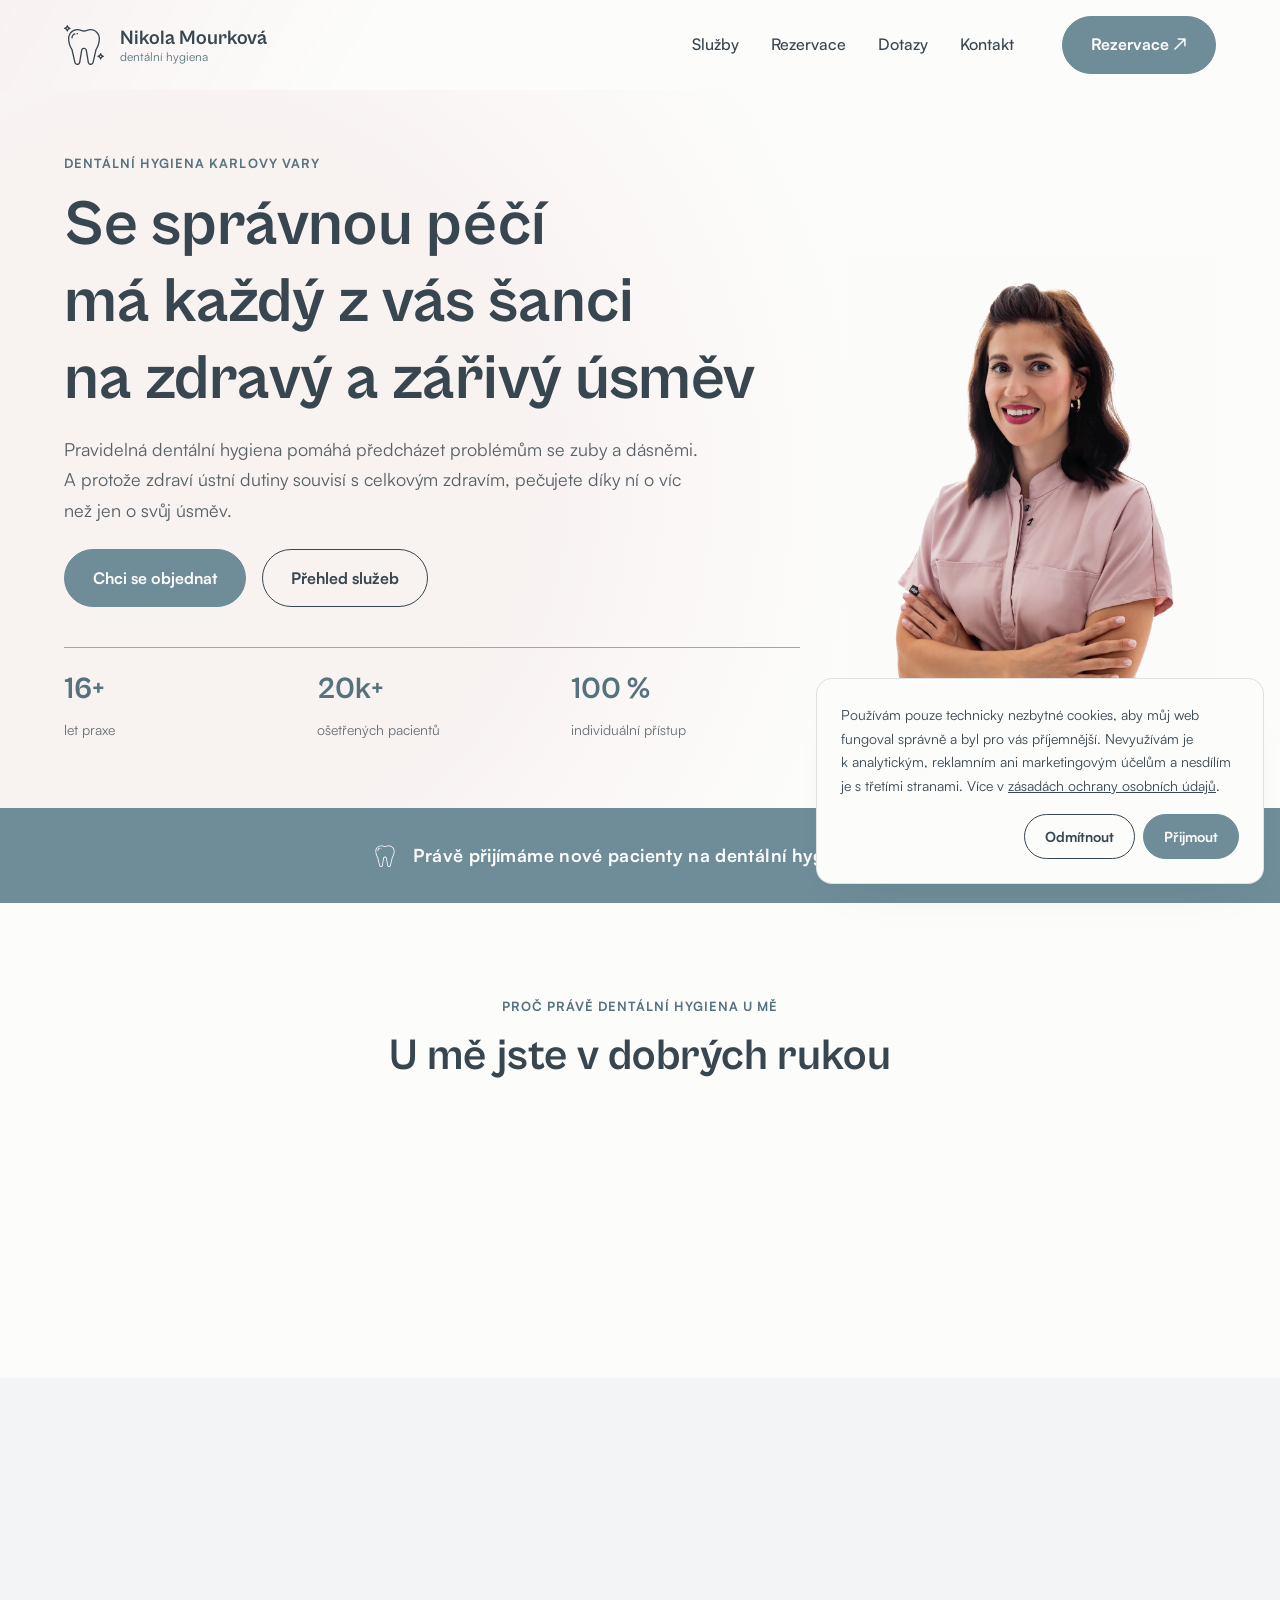
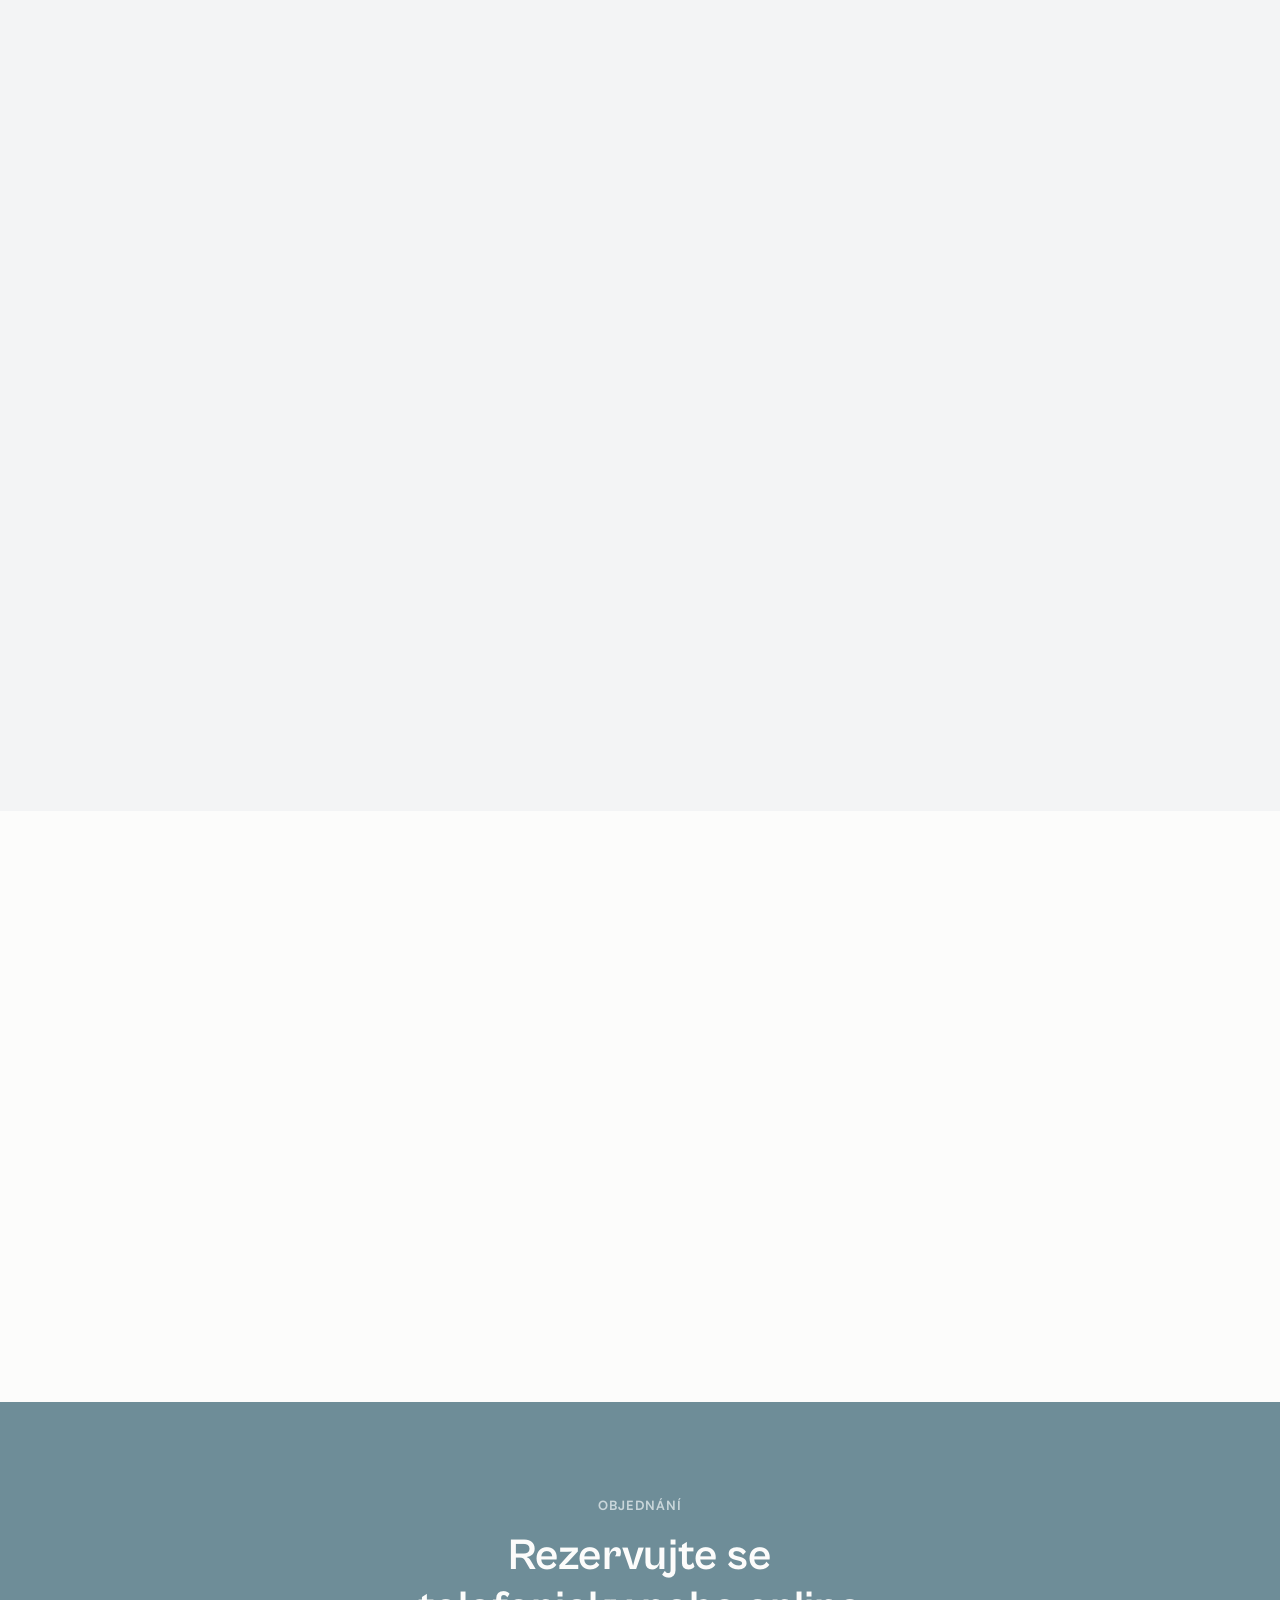
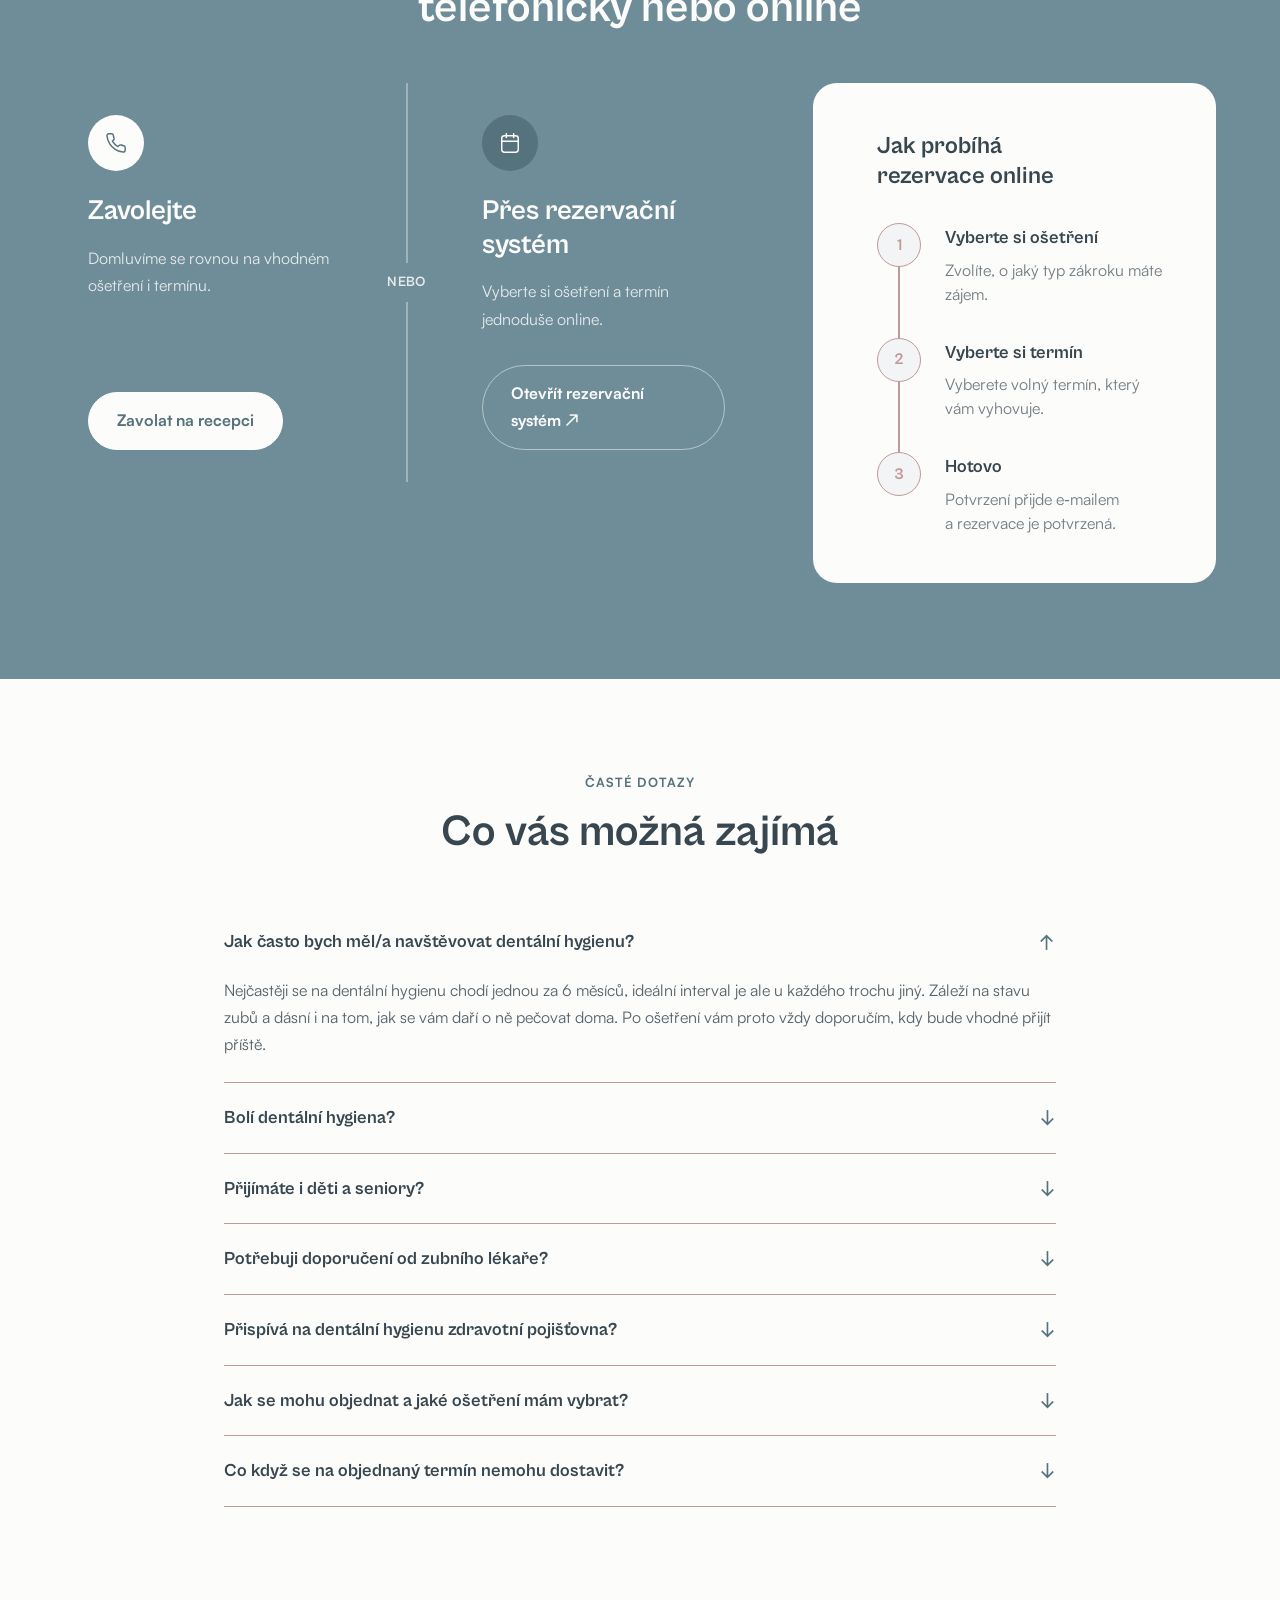
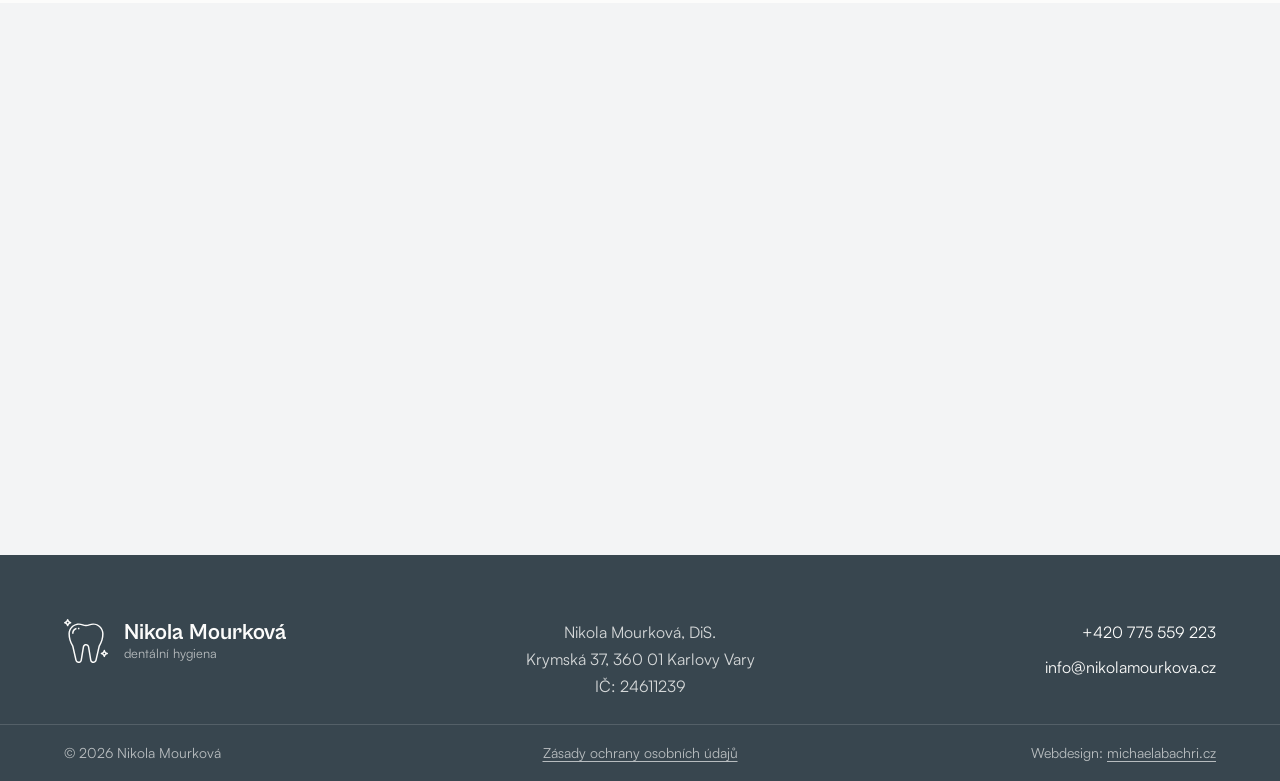
==== commit bcaf001c: "Verze_podov" ====
--- a/index.html
+++ b/index.html
@@ -159,7 +159,7 @@
   <div class="infobar">
     <p>
       <svg width="24" height="24" viewBox="0 0 480.034 480.034" aria-hidden="true" fill="currentColor"><path d="M317.825,47.979c-15.474-0.001-30.786,3.142-45.008,9.24c-20.955,8.927-44.645,8.927-65.6,0c-57.968-24.853-125.107,1.992-149.96,59.96c-6.097,14.222-9.241,29.534-9.24,45.008c-0.016,47.113,13.225,93.28,38.208,133.224l2.288,3.672l34.544,152c4.543,20.018,24.454,32.563,44.472,28.02c14.726-3.342,25.966-15.26,28.44-30.156l24-143.952c1.857-11.077,12.342-18.55,23.419-16.693c8.555,1.435,15.259,8.138,16.693,16.693l24,143.944c3.378,20.252,22.533,33.931,42.785,30.554c14.883-2.482,26.789-13.713,30.135-28.426l34.536-152l2.288-3.672c24.975-39.941,38.21-86.102,38.192-133.208C432.021,99.116,380.895,47.984,317.825,47.979z M380.241,286.939l-3.008,4.8c-0.472,0.761-0.817,1.593-1.024,2.464l-34.824,153.296c-2.593,11.404-13.94,18.547-25.344,15.954c-8.38-1.905-14.777-8.686-16.192-17.162l-24-143.944c-3.304-19.789-22.025-33.154-41.815-29.849c-15.303,2.555-27.294,14.546-29.849,29.849l-24,143.952c-1.911,11.533-12.811,19.334-24.344,17.422c-8.49-1.407-15.283-7.813-17.184-16.206l-34.832-153.304c-0.207-0.871-0.552-1.703-1.024-2.464l-3.008-4.8c-23.391-37.408-35.788-80.641-35.776-124.76c0.062-54.209,43.991-98.138,98.2-98.2c13.302-0.014,26.466,2.686,38.688,7.936c24.985,10.66,53.239,10.66,78.224,0c49.855-21.362,107.588,1.735,128.95,51.59c5.237,12.221,7.937,25.378,7.938,38.674C416.027,206.304,403.63,249.533,380.241,286.939z"/><path d="M136.017,103.987l-1.6-7.84c-16,3.208-46.4,20.68-46.4,63.84h16c0-40.568,32.24-47.872,33.6-48.168L136.017,103.987z"/><rect x="152.017" y="95.987" width="16" height="16"/></svg>
-      <span class="infobar__text">15.–22.&nbsp;9. bude ordinace z&nbsp;důvodu dovolené uzavřena. Objednávat se můžete na&nbsp;recepci: <a href="tel:+420775559223">+420&nbsp;775&nbsp;559&nbsp;223</a></span>
+      <span class="infobar__text">Právě přijímáme nové pacienty na dentální hygienu.</span>
       <svg width="24" height="24" viewBox="0 0 480.034 480.034" aria-hidden="true" fill="currentColor"><path d="M317.825,47.979c-15.474-0.001-30.786,3.142-45.008,9.24c-20.955,8.927-44.645,8.927-65.6,0c-57.968-24.853-125.107,1.992-149.96,59.96c-6.097,14.222-9.241,29.534-9.24,45.008c-0.016,47.113,13.225,93.28,38.208,133.224l2.288,3.672l34.544,152c4.543,20.018,24.454,32.563,44.472,28.02c14.726-3.342,25.966-15.26,28.44-30.156l24-143.952c1.857-11.077,12.342-18.55,23.419-16.693c8.555,1.435,15.259,8.138,16.693,16.693l24,143.944c3.378,20.252,22.533,33.931,42.785,30.554c14.883-2.482,26.789-13.713,30.135-28.426l34.536-152l2.288-3.672c24.975-39.941,38.21-86.102,38.192-133.208C432.021,99.116,380.895,47.984,317.825,47.979z M380.241,286.939l-3.008,4.8c-0.472,0.761-0.817,1.593-1.024,2.464l-34.824,153.296c-2.593,11.404-13.94,18.547-25.344,15.954c-8.38-1.905-14.777-8.686-16.192-17.162l-24-143.944c-3.304-19.789-22.025-33.154-41.815-29.849c-15.303,2.555-27.294,14.546-29.849,29.849l-24,143.952c-1.911,11.533-12.811,19.334-24.344,17.422c-8.49-1.407-15.283-7.813-17.184-16.206l-34.832-153.304c-0.207-0.871-0.552-1.703-1.024-2.464l-3.008-4.8c-23.391-37.408-35.788-80.641-35.776-124.76c0.062-54.209,43.991-98.138,98.2-98.2c13.302-0.014,26.466,2.686,38.688,7.936c24.985,10.66,53.239,10.66,78.224,0c49.855-21.362,107.588,1.735,128.95,51.59c5.237,12.221,7.937,25.378,7.938,38.674C416.027,206.304,403.63,249.533,380.241,286.939z"/><path d="M136.017,103.987l-1.6-7.84c-16,3.208-46.4,20.68-46.4,63.84h16c0-40.568,32.24-47.872,33.6-48.168L136.017,103.987z"/><rect x="152.017" y="95.987" width="16" height="16"/></svg>
     </p>
   </div>
--- a/css/style.css
+++ b/css/style.css
@@ -303,6 +303,8 @@
   letter-spacing: 0.02em;
   transition: font-size var(--transition);
 }
+.infobar p svg { flex-shrink: 0; }
+.infobar__text { flex: 0 1 auto; min-width: 0; }
 
 /* jakmile lišta při scrollu dojede pod menu, přilepí se tam */
 .infobar {
@@ -317,23 +319,9 @@
 @media (max-width: 640px) {
   .infobar { padding-inline: var(--sp-2); }
   .infobar.is-pinned p { font-size: var(--fs-sm); }
-  .infobar p {
-    justify-content: flex-start;
-    flex-wrap: nowrap;
-    font-size: var(--fs-sm);
-  }
-  .infobar p svg { flex-shrink: 0; }
+  .infobar p { font-size: var(--fs-sm); }
   .infobar p svg:first-child { margin-inline-start: var(--sp-1); }
   .infobar p svg:last-child { margin-inline-end: var(--sp-1); }
-  .infobar__text {
-    flex: 1 1 auto;
-    min-width: 0;
-    overflow-x: auto;
-    white-space: nowrap;
-    -webkit-overflow-scrolling: touch;
-    scrollbar-width: none;
-  }
-  .infobar__text::-webkit-scrollbar { display: none; }
 }
 
 /* ==========================================================================
@@ -682,7 +670,7 @@
   box-shadow: var(--shadow-soft);
   padding: var(--sp-3);
   display: flex; flex-direction: column; gap: var(--sp-2);
-  width: min(22rem, calc(100vw - var(--sp-2) * 2));
+  width: min(28rem, calc(100vw - var(--sp-2) * 2));
 }
 .cookie-bar[hidden] { display: none; }
 .cookie-bar p { font-size: var(--fs-sm); margin: 0; }
